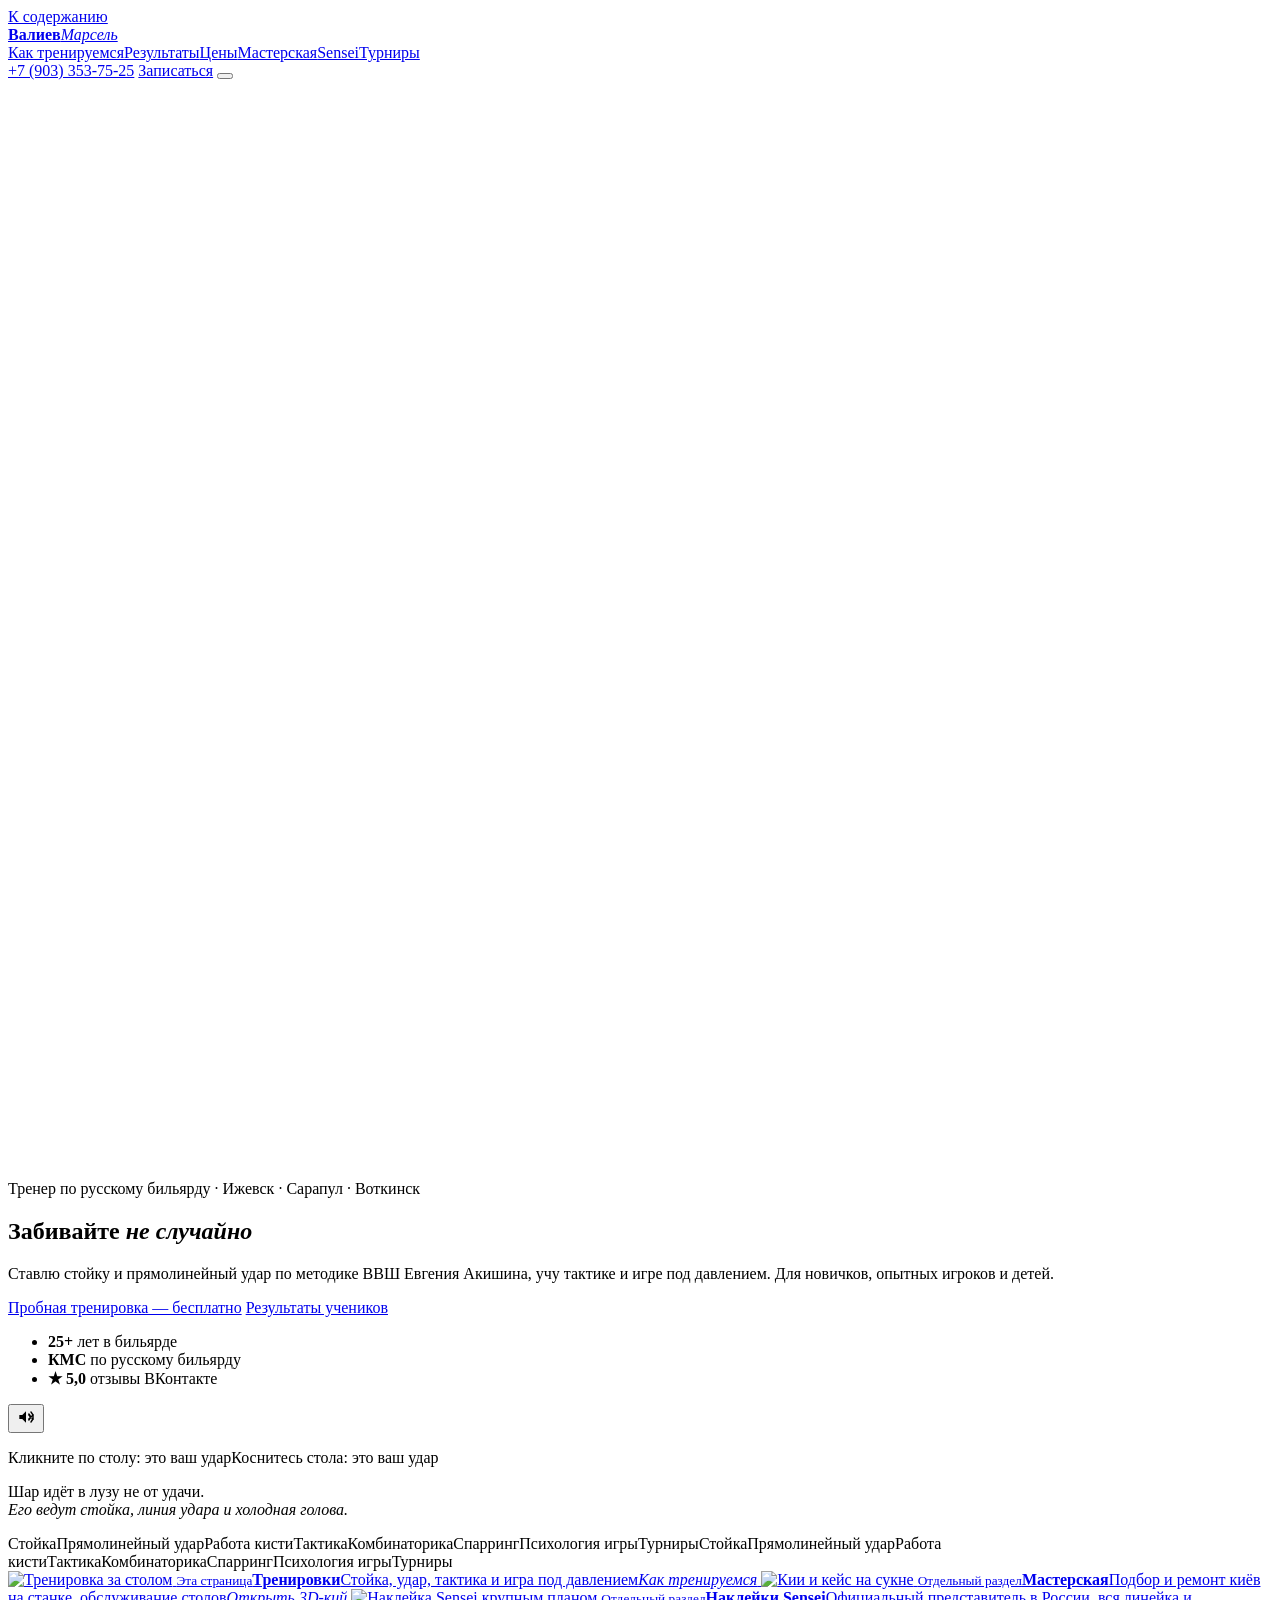
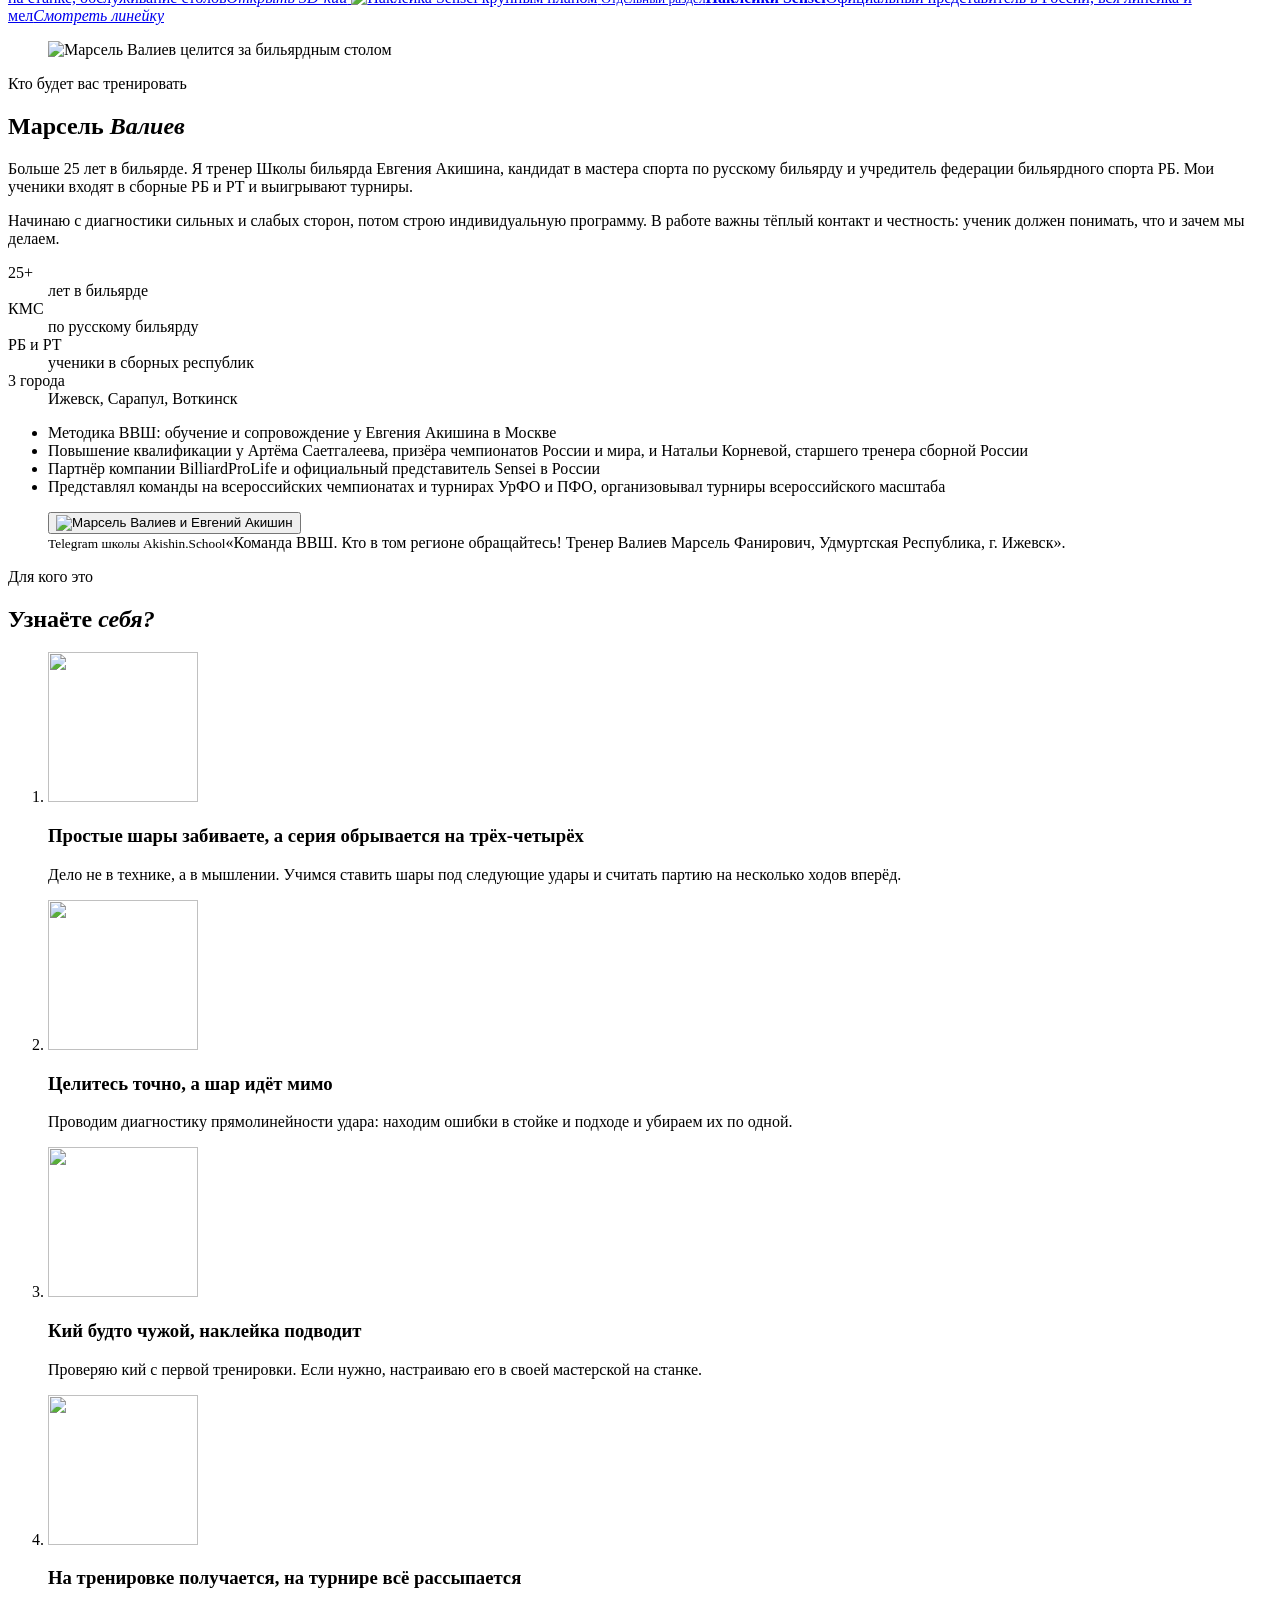
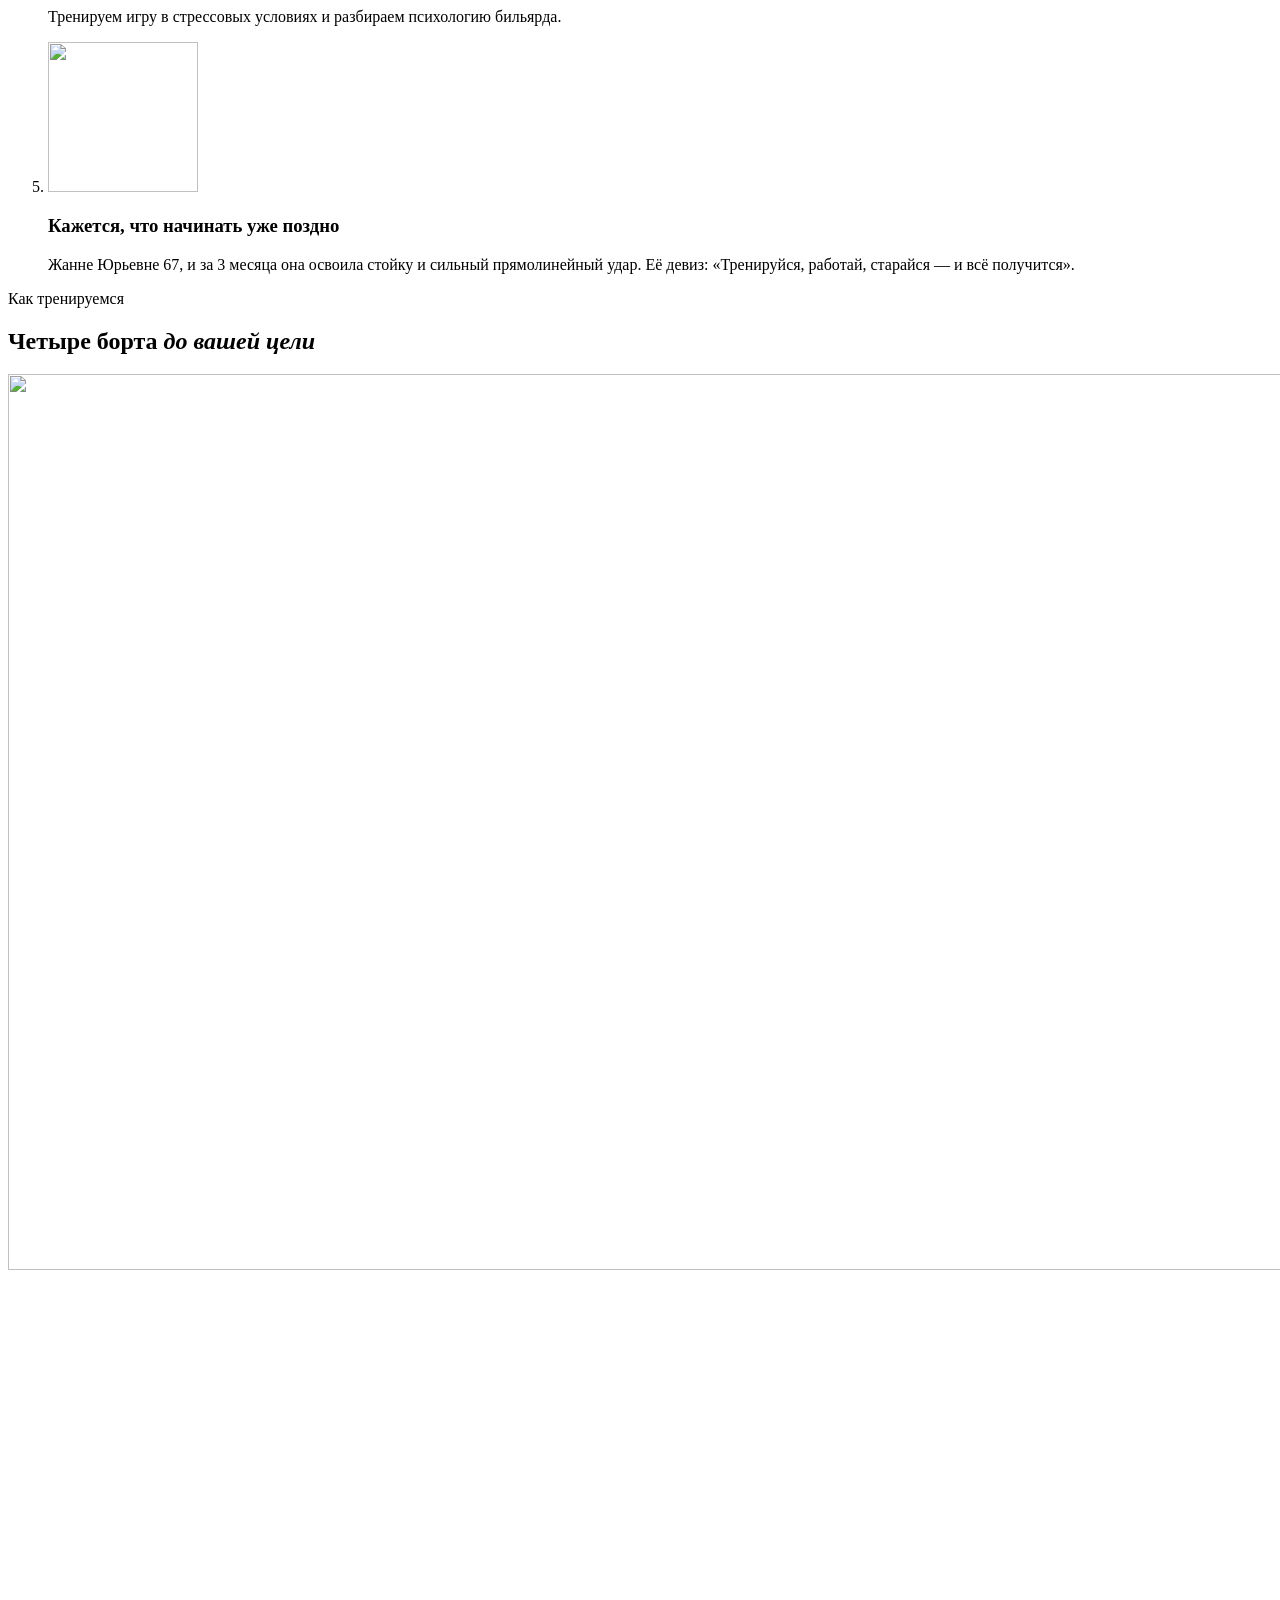
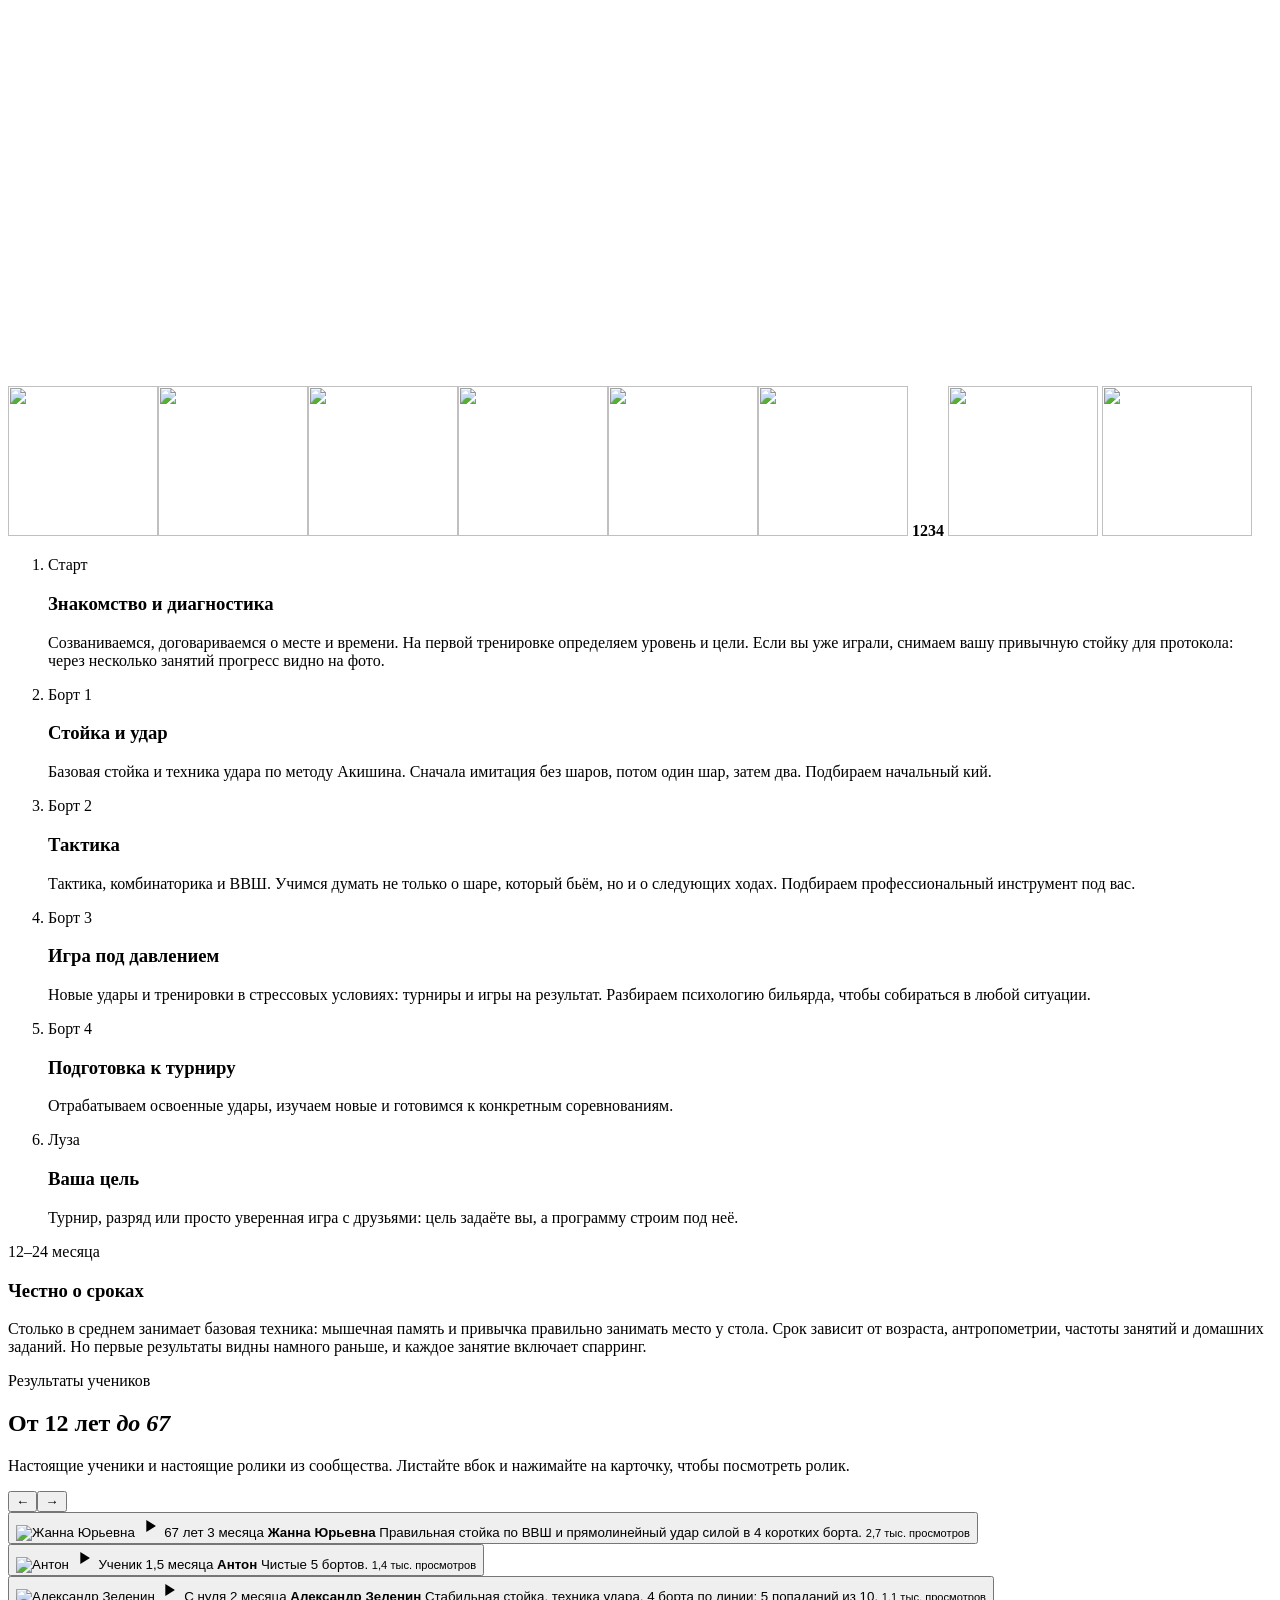
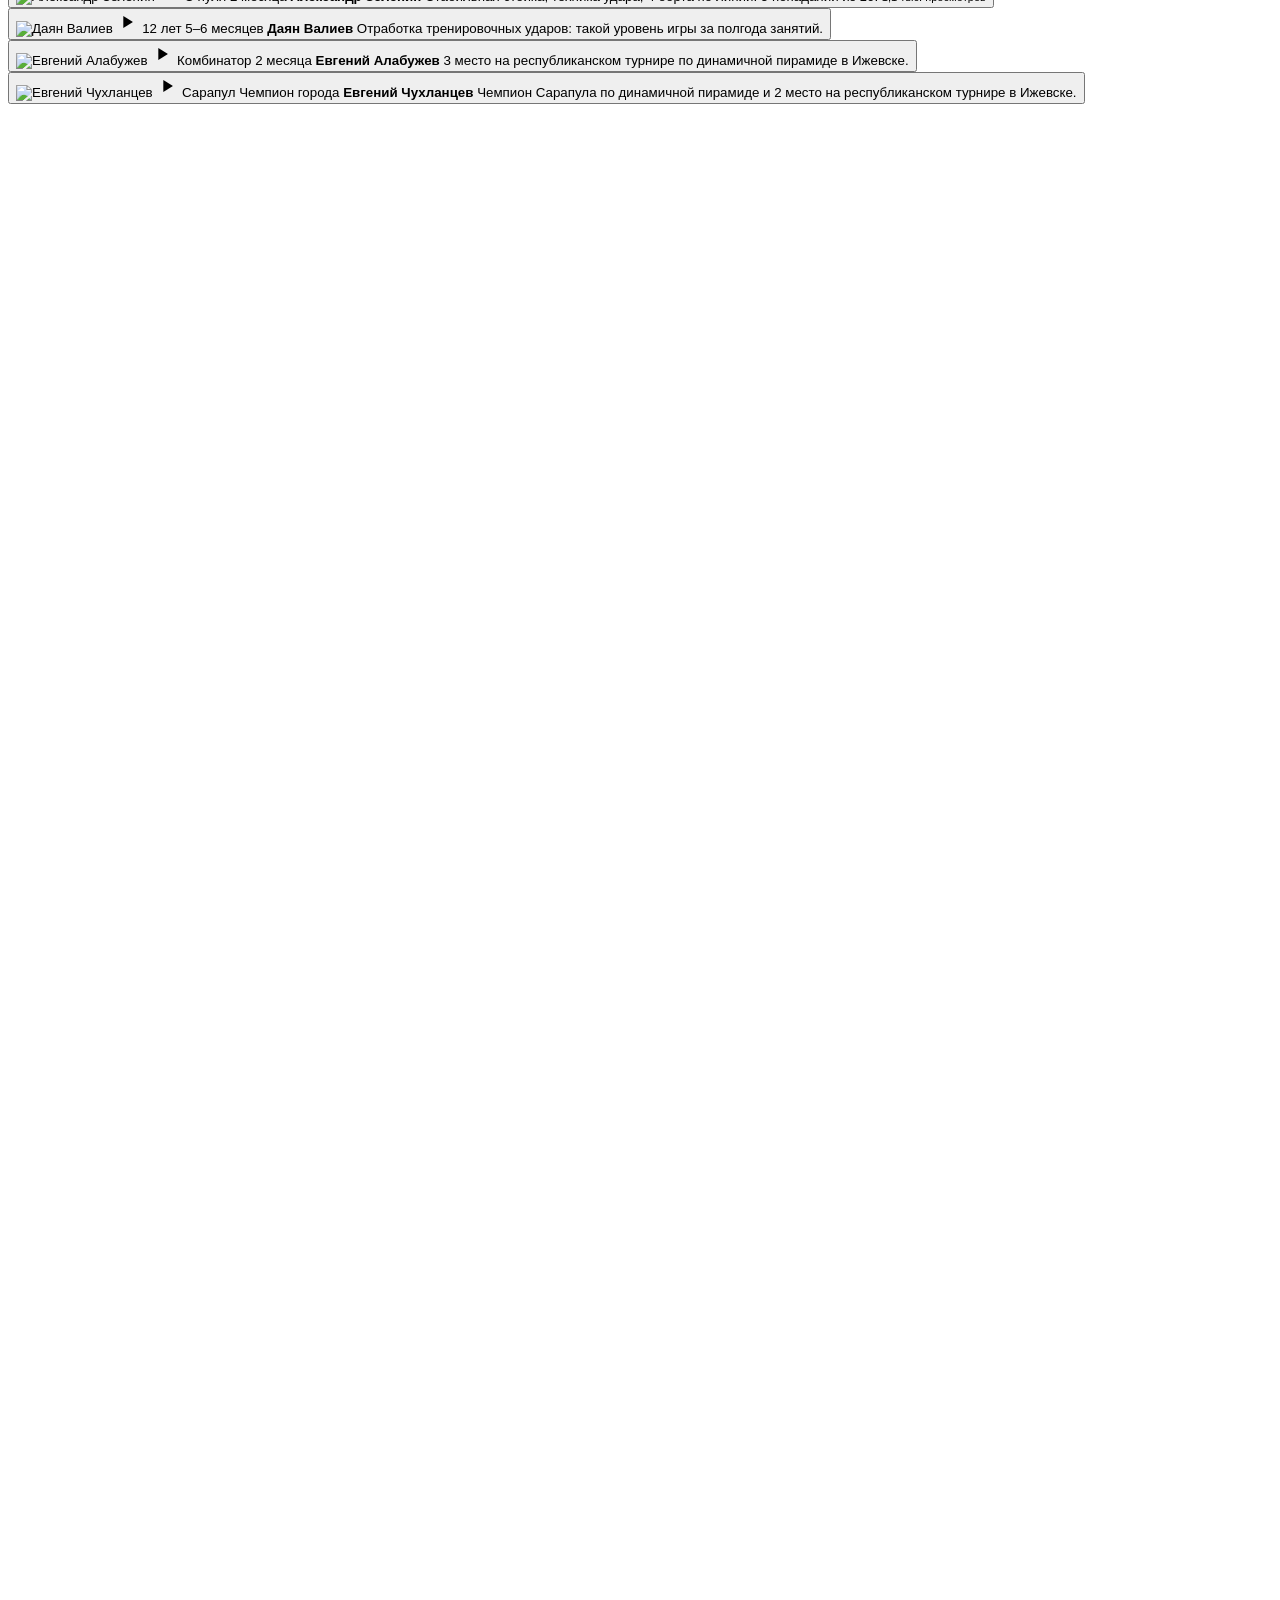
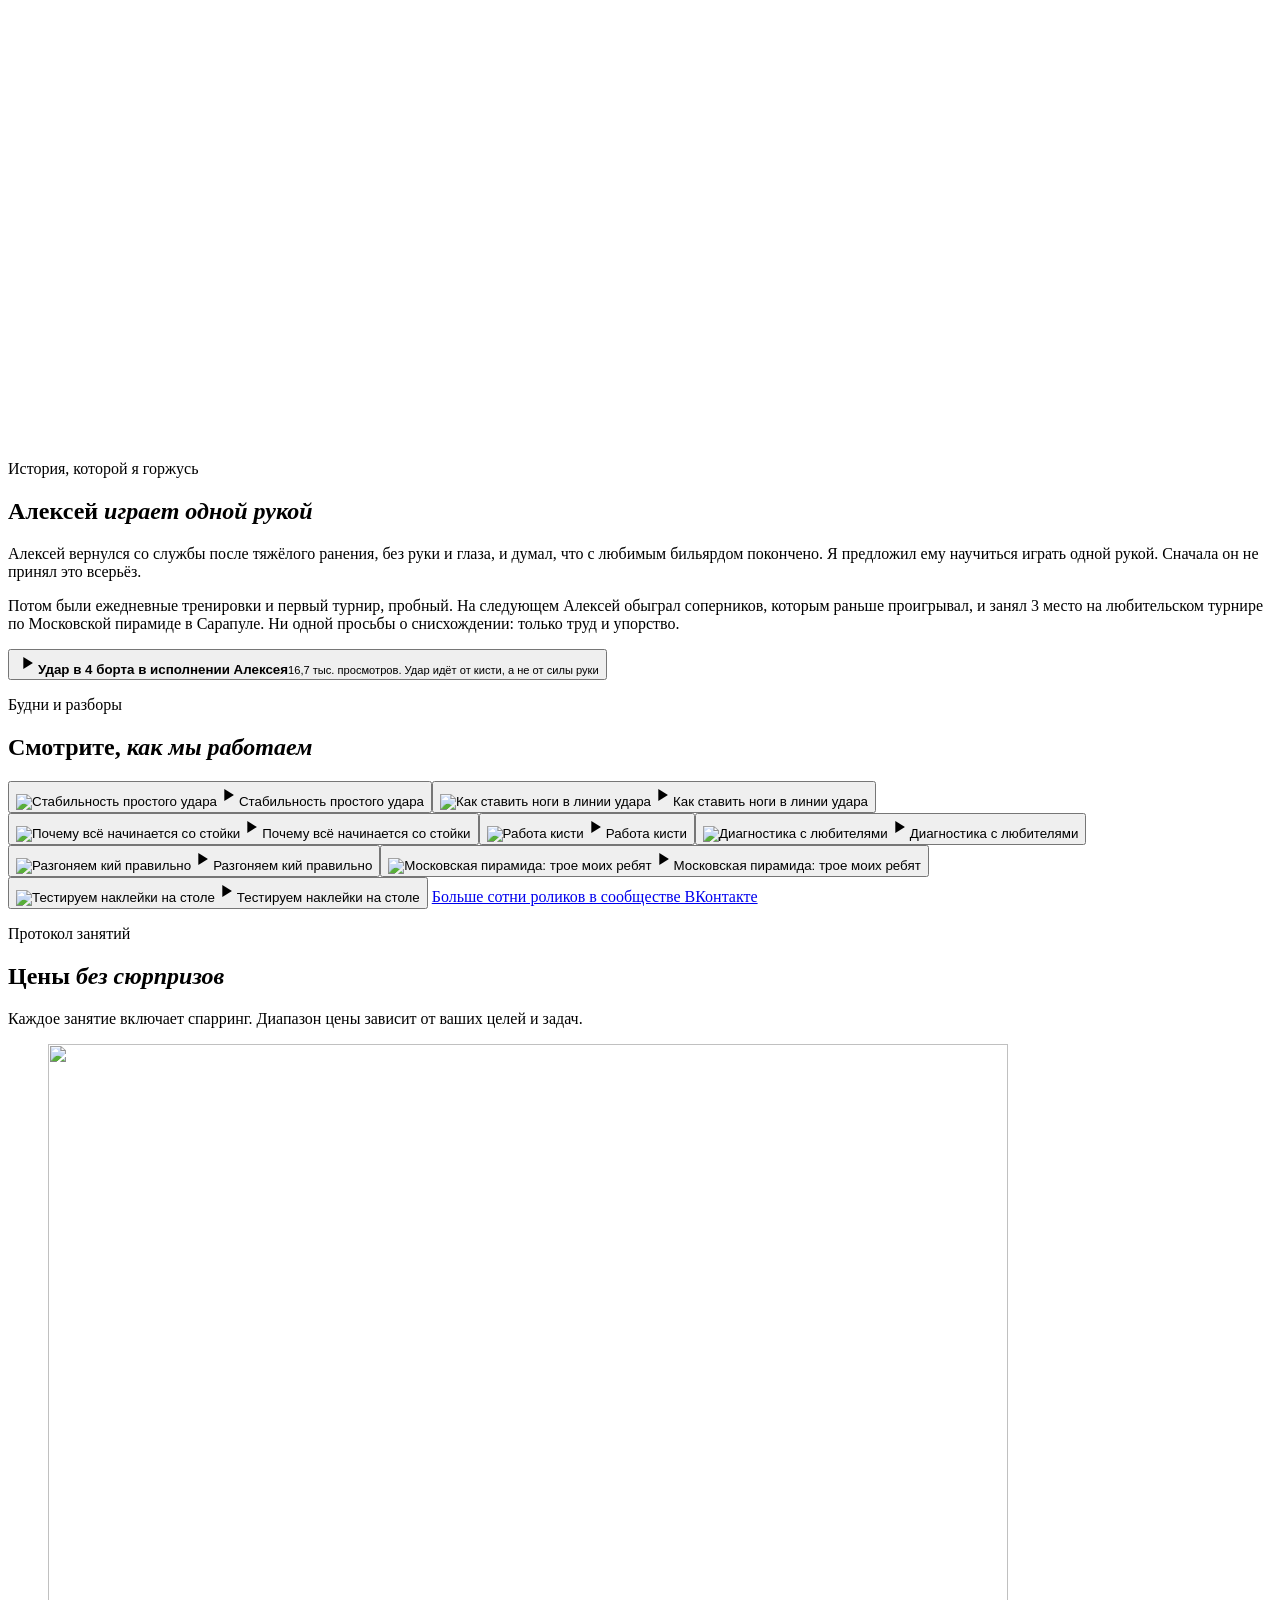
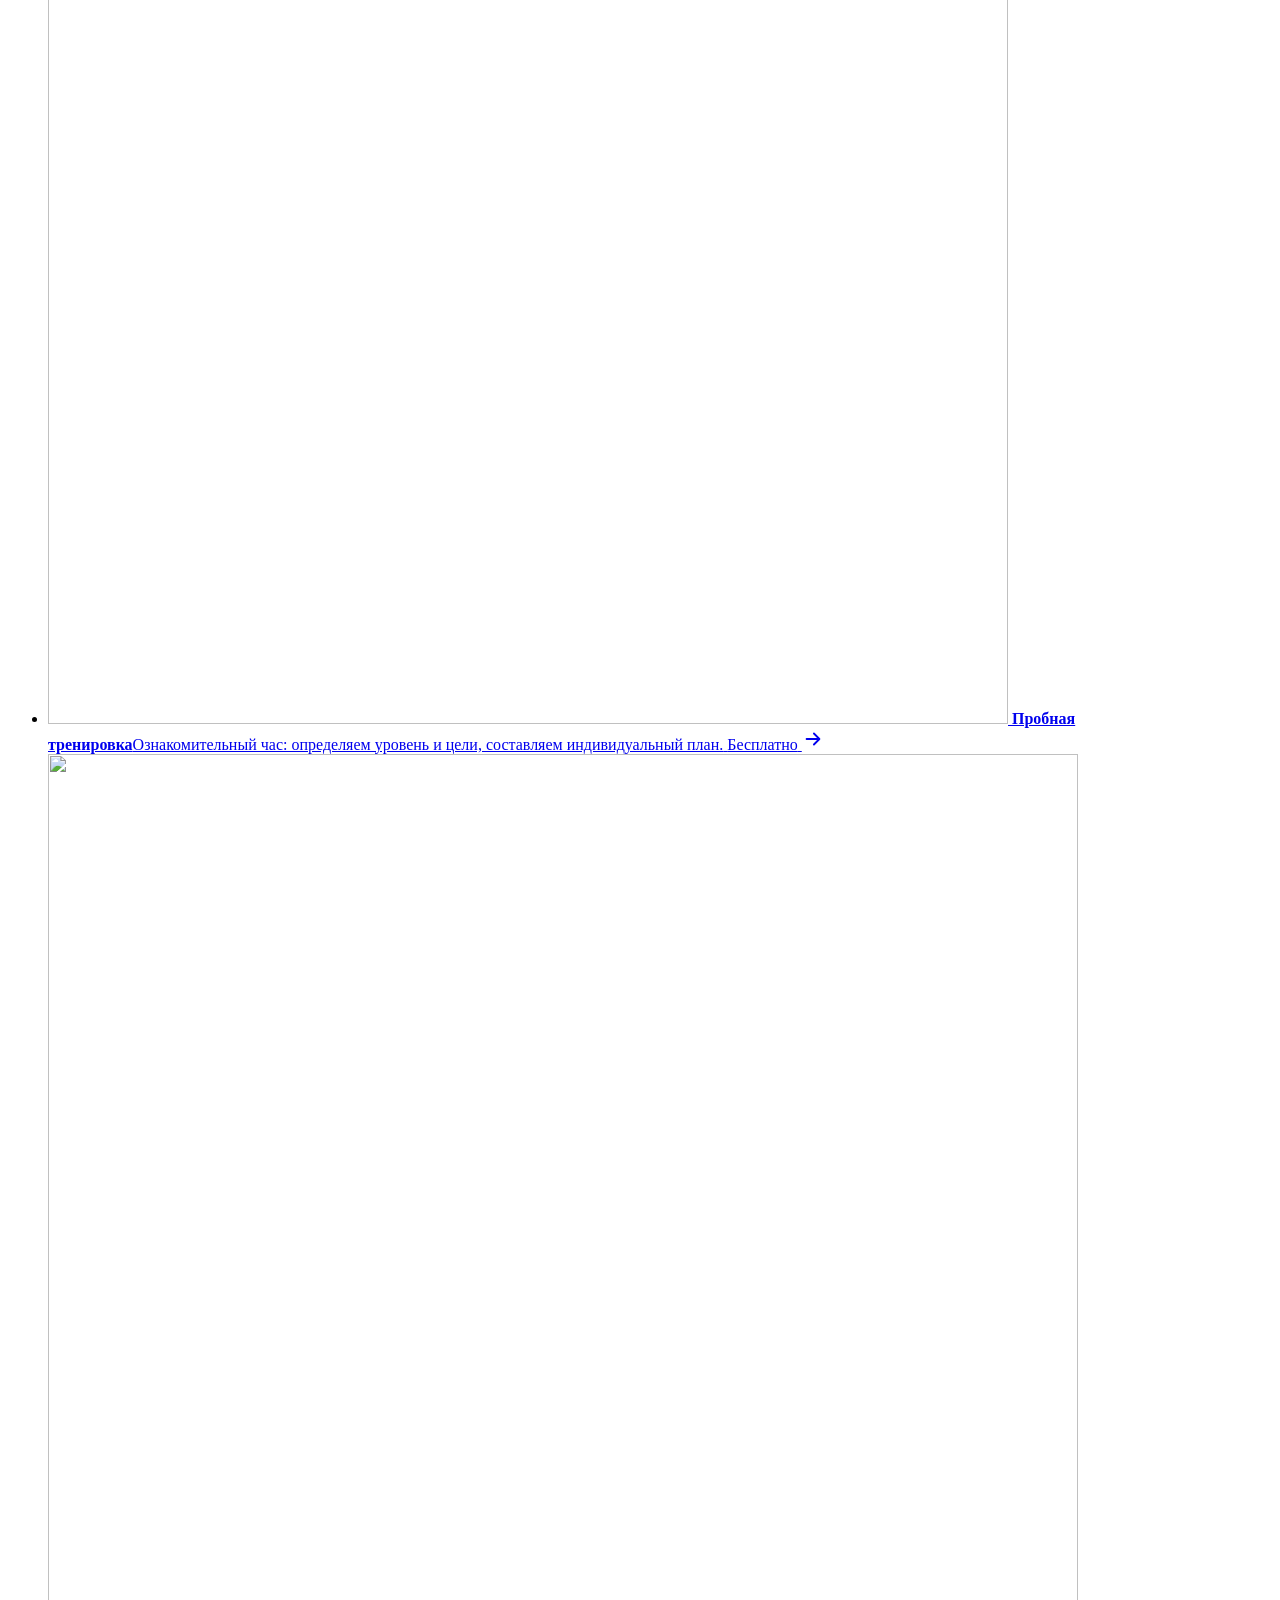
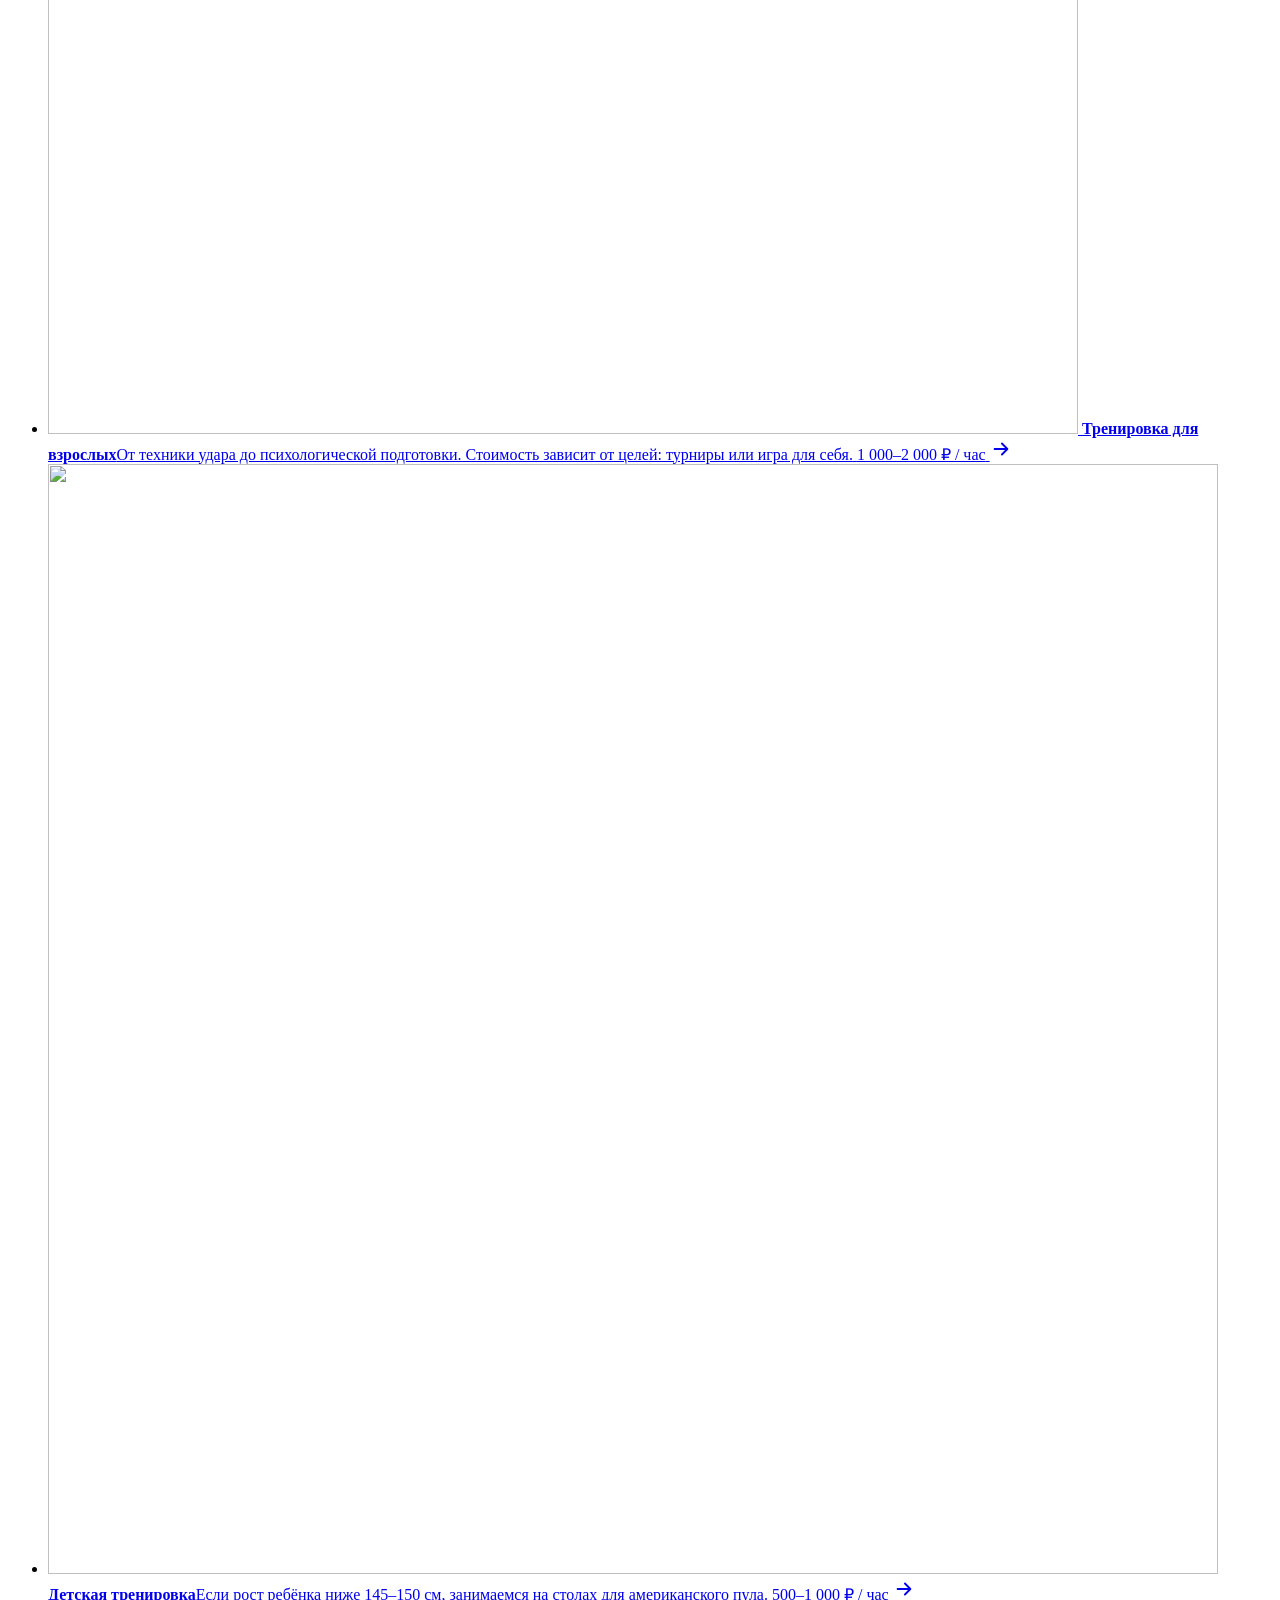
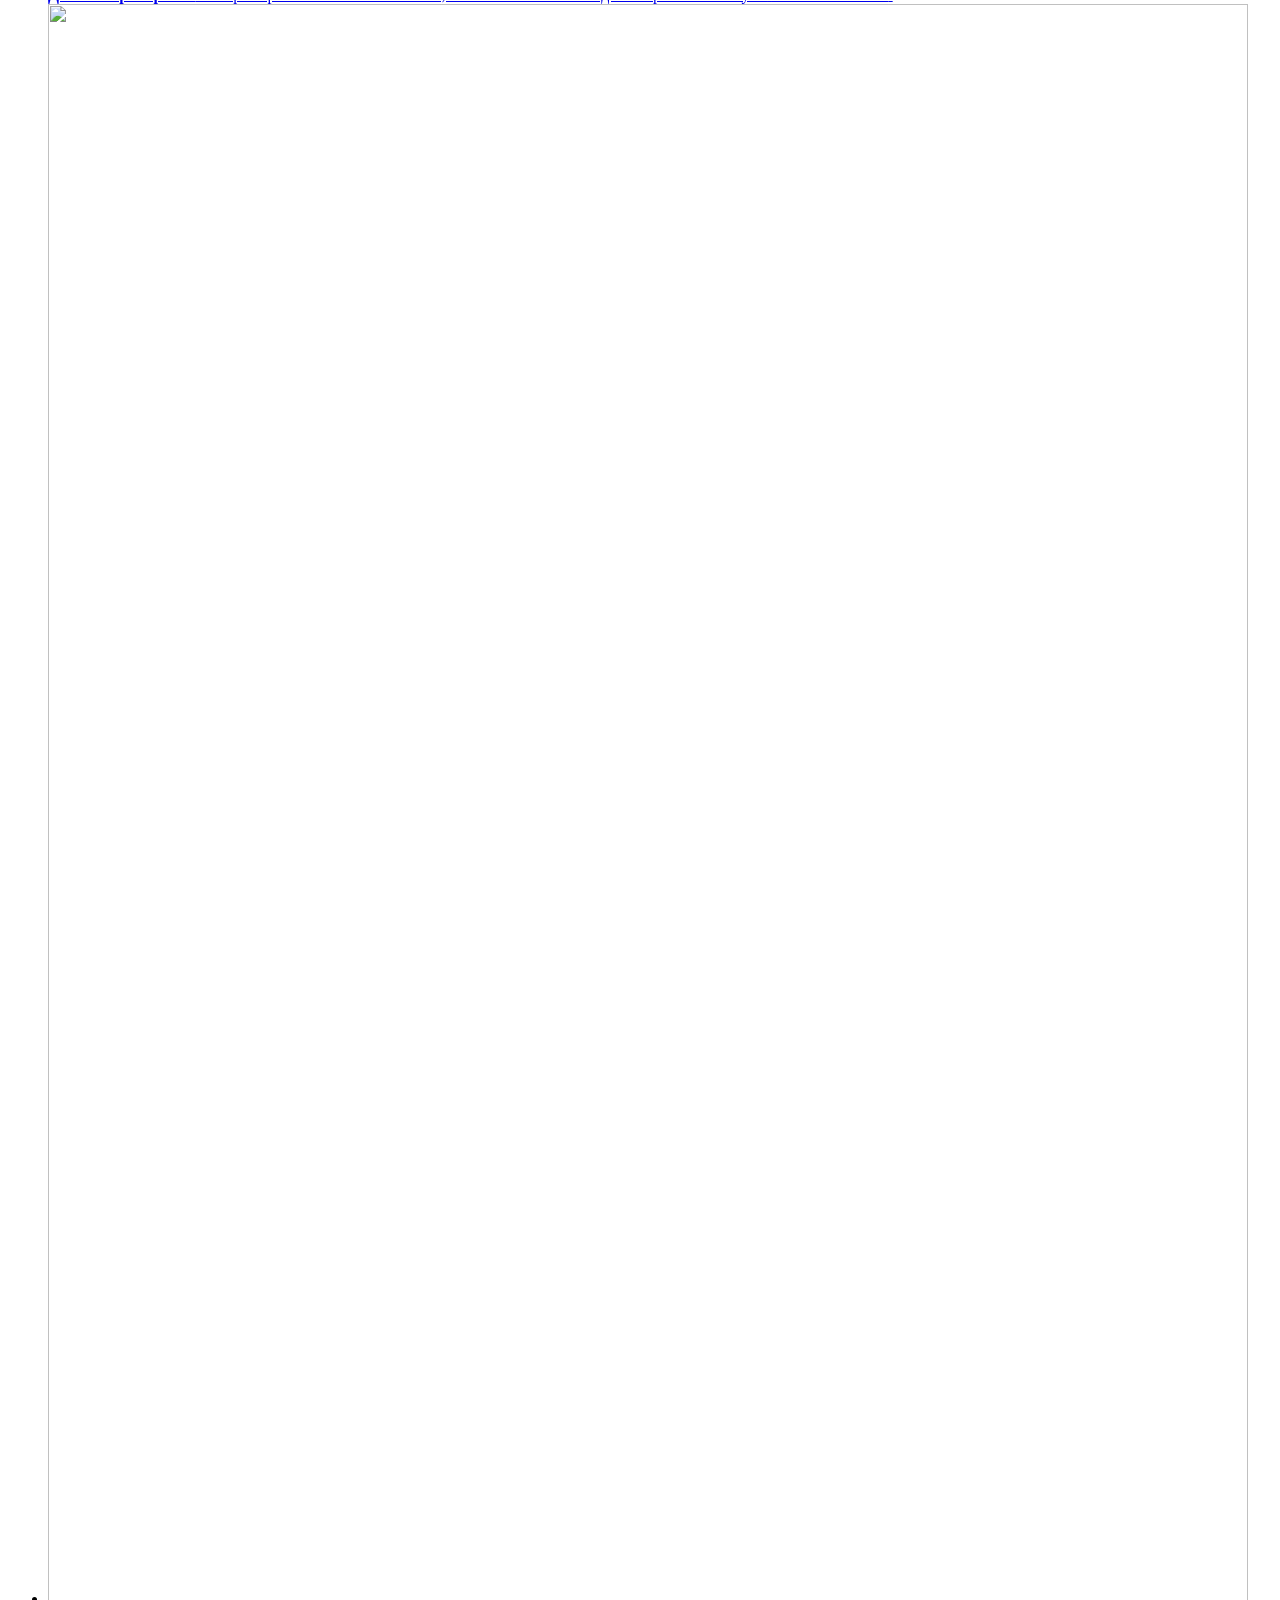
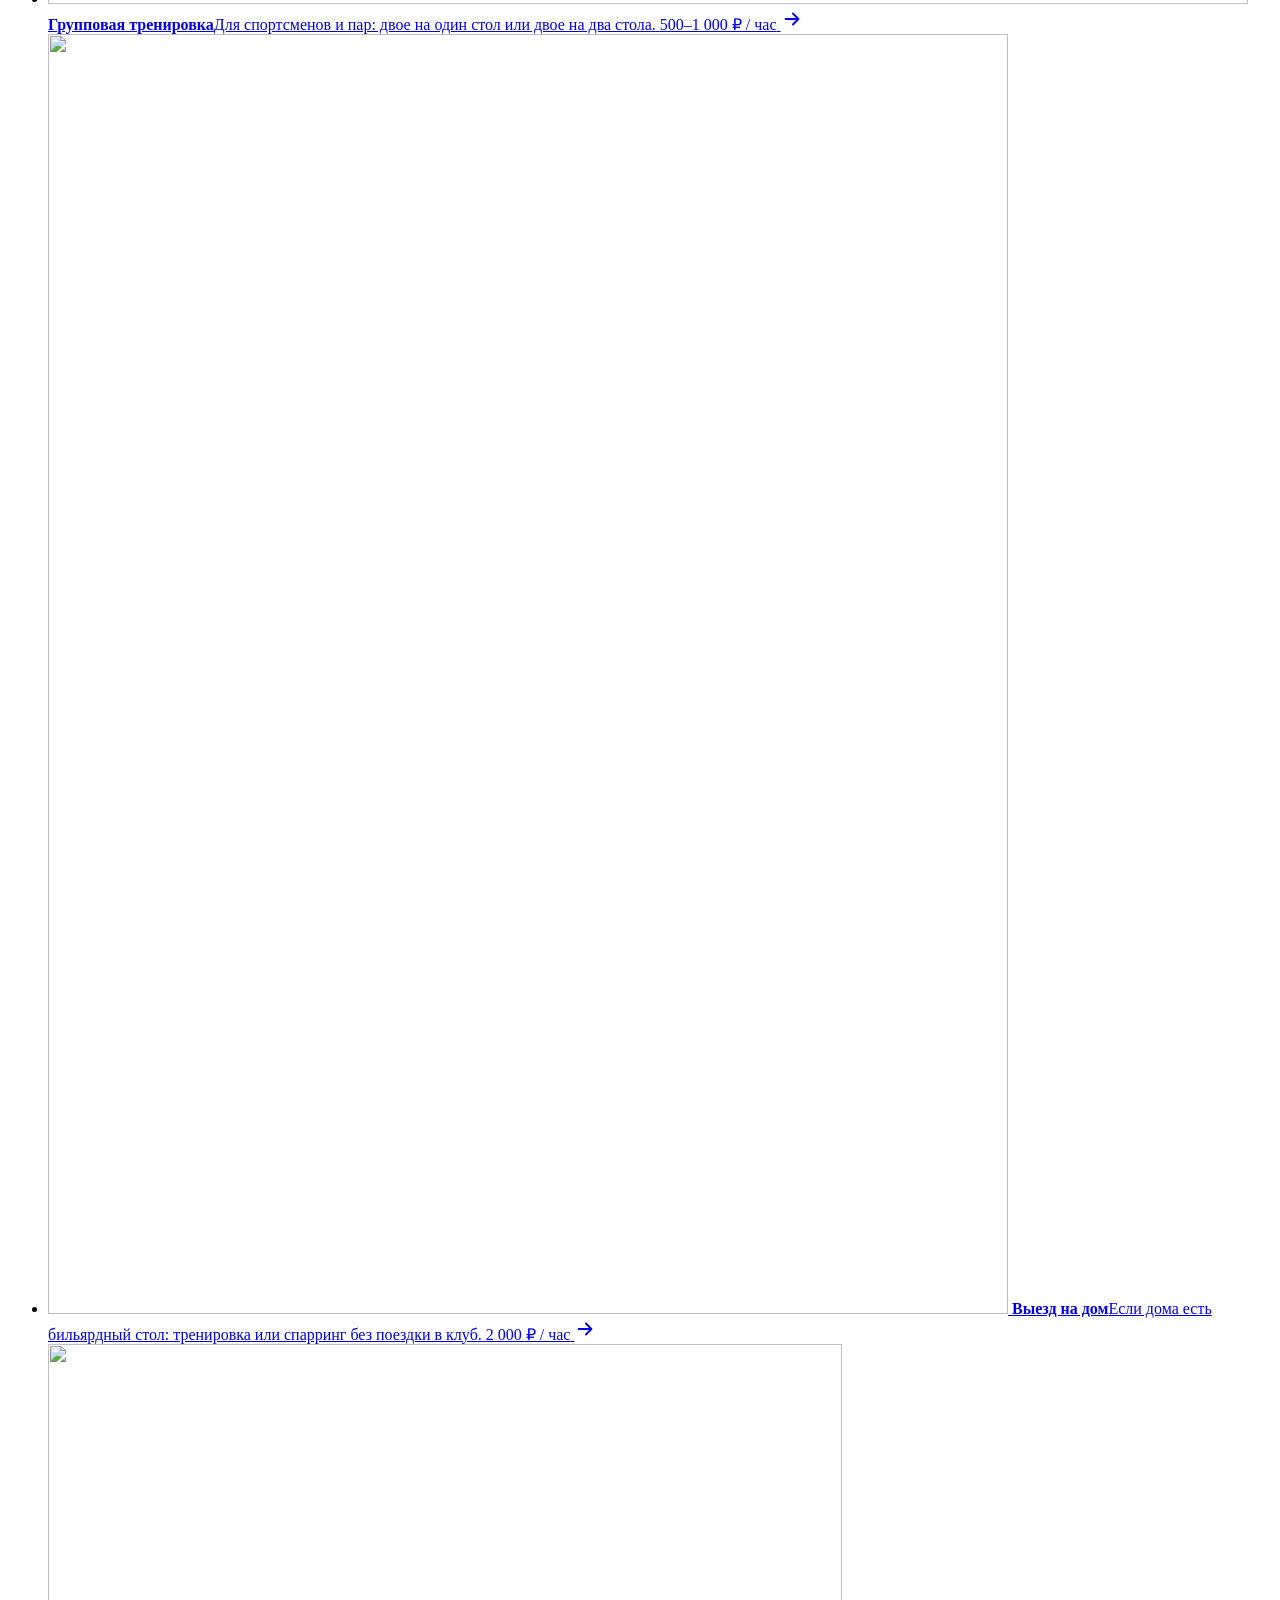
==== index.html @ 4bb41b0b "Add website pages and icons" ====
<!doctype html>
<html lang="ru">
<head>
<meta charset="utf-8">
<meta name="viewport" content="width=device-width, initial-scale=1, viewport-fit=cover">
<title>Марсель Валиев — тренер по русскому бильярду. Ижевск, Сарапул, Воткинск</title>
<meta name="description" content="Тренировки по русскому бильярду для новичков, опытных игроков и детей. Стойка и удар по методике ВВШ Евгения Акишина. КМС, 25+ лет в бильярде. Пробная тренировка бесплатно.">
<meta name="theme-color" content="#0a0f0e">
<meta property="og:type" content="website">
<meta property="og:locale" content="ru_RU">
<meta property="og:title" content="Марсель Валиев — тренер по русскому бильярду. Ижевск, Сарапул, Воткинск">
<meta property="og:description" content="Тренировки по русскому бильярду для новичков, опытных игроков и детей. Стойка и удар по методике ВВШ Евгения Акишина. КМС, 25+ лет в бильярде. Пробная тренировка бесплатно.">


<link rel="icon" type="image/png" href="favicon.png">
<link rel="apple-touch-icon" href="apple-touch-icon.png">
<link rel="preload" href="assets/fonts/sofia-sans-extra-condensed-cyrillic-wght-normal-DJFDWBKN.woff2" as="font" type="font/woff2" crossorigin>
<link rel="preload" href="assets/fonts/onest-cyrillic-wght-normal-EAKRIKNS.woff2" as="font" type="font/woff2" crossorigin>
<link rel="preload" as="image" href="img/hero-poster-960.webp" imagesrcset="img/hero-poster-960.webp 960w, img/hero-poster-1920.webp 1920w" imagesizes="100vw" fetchpriority="high">
<link rel="stylesheet" href="assets/css/site.css">
<script>document.documentElement.className='js'</script>

<script type="application/ld+json">{"@context":"https://schema.org","@type":"SportsActivityLocation","name":"Марсель Валиев — тренер по русскому бильярду","telephone":"+79033537525","areaServed":["Ижевск","Сарапул","Воткинск"],"address":{"@type":"PostalAddress","addressLocality":"Ижевск","addressRegion":"Удмуртская Республика","addressCountry":"RU"},"sameAs":["https://vk.ru/valiev_school_18","https://vk.ru/valiev_school","https://t.me/valiev_school"],"makesOffer":[{"@type":"Offer","name":"Тренировка для взрослых","description":"1 000–2 000 ₽ / час"},{"@type":"Offer","name":"Детская тренировка","description":"500–1 000 ₽ / час"},{"@type":"Offer","name":"Групповая тренировка","description":"500–1 000 ₽ / час"},{"@type":"Offer","name":"Выезд на дом","description":"2 000 ₽ / час"}]}</script><script type="application/ld+json">{"@context":"https://schema.org","@type":"FAQPage","mainEntity":[{"@type":"Question","name":"Я никогда не играл. Это не слишком рано для тренера?","acceptedAnswer":{"@type":"Answer","text":"Наоборот: стойку проще поставить сразу, чем переучивать. Занятия подходят и начинающим, и опытным спортсменам. На первой тренировке определяем уровень и цели, а дальше идём по блокам."}},{"@type":"Question","name":"Нужен ли свой кий?","acceptedAnswer":{"@type":"Answer","text":"Если кий есть, приносите: проверю его с первой тренировки. Если нет, начальный кий подбираем в первом блоке, а профессиональный — во втором."}},{"@type":"Question","name":"Через сколько будет результат?","acceptedAnswer":{"@type":"Answer","text":"Первые сдвиги ученики видят за месяцы: Антону на чистые 5 бортов понадобилось 1,5 месяца, Александру на 4 борта по линии — 2 месяца. Базовая техника и мышечная память формируются в среднем за 12–24 месяца. Срок зависит от возраста, антропометрии, частоты занятий и домашних заданий."}},{"@type":"Question","name":"С детьми занимаетесь?","acceptedAnswer":{"@type":"Answer","text":"Да. Изучаем базовые удары, моделируем игровые ситуации и воспитываем дисциплину и спортивное поведение. Если рост ребёнка ниже 145–150 см, тренируемся на столах для американского пула."}},{"@type":"Question","name":"Где проходят тренировки?","acceptedAnswer":{"@type":"Answer","text":"В Ижевске, Сарапуле и Воткинске. Место, дату и время согласуем при записи. Если дома есть бильярдный стол, возможен выезд."}},{"@type":"Question","name":"Что входит в занятие?","acceptedAnswer":{"@type":"Answer","text":"Каждое занятие включает спарринг, чтобы сразу применять навыки в игре. Основа — правильная стойка по методике ВВШ Евгения Акишина и постановка удара, дальше подключаем тактику."}},{"@type":"Question","name":"Как записаться?","acceptedAnswer":{"@type":"Answer","text":"Напишите или позвоните удобным способом: телефон, Telegram или ВКонтакте. Договоримся о месте, дате и времени первой тренировки."}}]}</script>
<script defer src="assets/js/main.js"></script>
</head>
<body data-hero3d-page>
<a class="skip" href="#content">К содержанию</a>
<header class="nav" data-nav>
  <a class="nav__logo" href="index.html" aria-label="Марсель Валиев, на главную">
    <span class="logo-mark" aria-hidden="true"></span>
    <span class="nav__name"><b>Валиев</b><i>Марсель</i></span>
  </a>
  <nav class="nav__links" aria-label="Разделы сайта"><a href="index.html#put">Как тренируемся</a><a href="index.html#rezultaty">Результаты</a><a href="index.html#ceny">Цены</a><a href="masterskaya.html" class="nav__door"><i></i>Мастерская</a><a href="sensei.html" class="nav__door"><i></i>Sensei</a><a href="index.html#turniry">Турниры</a></nav>
  <div class="nav__right">
    <a class="nav__phone" href="tel:+79033537525" data-goal="tel">+7 (903) 353-75-25</a>
    <a class="btn btn--small" href="#zapis" data-scroll><span class="btn__ball"></span>Записаться</a>
    <button class="nav__burger" type="button" aria-label="Открыть меню" aria-expanded="false" data-burger><span></span><span></span></button>
  </div>
</header>
<div class="menu" data-menu hidden>
  <nav aria-label="Меню"><a href="index.html#put">Как тренируемся</a><a href="index.html#rezultaty">Результаты</a><a href="index.html#ceny">Цены</a><a href="masterskaya.html" class="menu__door">Мастерская</a><a href="sensei.html" class="menu__door">Sensei</a><a href="index.html#turniry">Турниры</a></nav>
  <div class="menu__contacts">
    <a href="tel:+79033537525" data-goal="tel">+7 (903) 353-75-25</a>
    <a href="https://t.me/valiev_school" target="_blank" rel="noopener" data-goal="tg">Telegram</a>
    <a href="https://vk.ru/valiev_school_18" target="_blank" rel="noopener">ВКонтакте</a>
  </div>
</div>
<aside class="rail" data-rail-nav aria-hidden="true"><div class="rail__track" data-rail-track><span class="rail__ball" data-rail-ball></span></div></aside>
<main id="content">

<section class="hero" id="start" data-rail="Старт" data-hero>
  <div class="hero__sticky" data-hero-stage>
    <img src="img/hero-poster-960.webp" srcset="img/hero-poster-960.webp 960w, img/hero-poster-1920.webp 1920w" sizes="100vw" width="1920" height="1080" alt="" class="hero__poster" fetchpriority="high" decoding="async">
    <div class="hero__canvas" data-hero3d aria-hidden="true"></div>
    <div class="hero__scrim" aria-hidden="true"></div>
    <div class="container hero__content" data-hero-first>
      <p class="eyebrow">Тренер по русскому бильярду · Ижевск · Сарапул · Воткинск</p>
      <h1 class="hero__title"><span>Забивайте</span> <em>не случайно</em></h1>
      <p class="hero__sub">Ставлю стойку и прямолинейный удар по методике ВВШ Евгения Акишина, учу тактике и игре под давлением. Для новичков, опытных игроков и детей.</p>
      <div class="hero__cta">
        <a class="btn btn--large" href="#zapis" data-scroll data-goal-pick="Научиться с нуля"><span class="btn__ball"></span>Пробная тренировка — бесплатно</a>
        <a class="btn btn--ghost btn--large" href="#rezultaty" data-scroll>Результаты учеников</a>
      </div>
      <ul class="hero__trust">
        <li><b>25+</b> лет в бильярде</li>
        <li><b>КМС</b> по русскому бильярду</li>
        <li><b>★ 5,0</b> отзывы ВКонтакте</li>
      </ul>
    </div>
    <div class="hero__score" data-hero-score hidden><img src="img/ball-plain.webp" alt="" width="28" height="28"><span>Забито: <b data-hero-count>0</b></span></div>
    <div class="pocketpop" data-pocketpop role="status" hidden><b data-pocket-title></b><span data-pocket-text></span><a href="#zapis" data-scroll data-goal-pick="Научиться с нуля">Научиться так же →</a></div>
    <button class="hero__sound" type="button" data-hero-sound aria-label="Выключить звук" aria-pressed="true"><svg viewBox="0 0 24 24" width="20" height="20" aria-hidden="true"><path d="M4 9.5v5h3.5L12 19V5L7.5 9.5H4z" fill="currentColor"/><path class="snd-on" d="M15.5 8.5a5 5 0 010 7M18 6a8.5 8.5 0 010 12" fill="none" stroke="currentColor" stroke-width="1.8" stroke-linecap="round"/><path class="snd-off" d="M15.5 9.5l5 5m0-5l-5 5" fill="none" stroke="currentColor" stroke-width="1.8" stroke-linecap="round"/></svg></button>
    <p class="hero__hint" data-hero-hint><span class="hint-desk">Кликните по столу: это ваш удар</span><span class="hint-touch">Коснитесь стола: это ваш удар</span></p>
    <div class="container hero__second" data-hero-second aria-hidden="true">
      <p>Шар идёт в лузу не от удачи.<br><em>Его ведут стойка, линия удара и холодная голова.</em></p>
    </div>
  </div>
</section>

<div class="ticker" aria-hidden="true"><div class="ticker__row"><span>Стойка</span><i></i><span>Прямолинейный удар</span><i></i><span>Работа кисти</span><i></i><span>Тактика</span><i></i><span>Комбинаторика</span><i></i><span>Спарринг</span><i></i><span>Психология игры</span><i></i><span>Турниры</span><i></i><span>Стойка</span><i></i><span>Прямолинейный удар</span><i></i><span>Работа кисти</span><i></i><span>Тактика</span><i></i><span>Комбинаторика</span><i></i><span>Спарринг</span><i></i><span>Психология игры</span><i></i><span>Турниры</span><i></i></div></div>

<section class="trio" aria-label="Что здесь есть">
  <div class="container trio__grid">
    <a class="door-card" href="#put" data-tilt>
      <img src="img/sv-adult-960.webp" srcset="img/sv-adult-480.webp 480w, img/sv-adult-960.webp 960w, img/sv-adult-1030.webp 1030w" sizes="(min-width: 960px) 32vw, 92vw" width="1030" height="1280" alt="Тренировка за столом" loading="lazy" decoding="async">
      <span class="door-card__body"><small>Эта страница</small><b>Тренировки</b><span>Стойка, удар, тактика и игра под давлением</span><i>Как тренируемся</i></span>
    </a>
    <a class="door-card door-card--hot" href="masterskaya.html" data-tilt>
      <img src="img/sv-cue-960.webp" srcset="img/sv-cue-480.webp 480w, img/sv-cue-960.webp 960w, img/sv-cue-1024.webp 1024w" sizes="(min-width: 960px) 32vw, 92vw" width="1024" height="652" alt="Кии и кейс на сукне" loading="lazy" decoding="async">
      <span class="door-card__body"><small>Отдельный раздел</small><b>Мастерская</b><span>Подбор и ремонт киёв на станке, обслуживание столов</span><i>Открыть 3D-кий</i></span>
    </a>
    <a class="door-card door-card--hot" href="sensei.html" data-tilt>
      <img src="img/tip-sup4-960.webp" srcset="img/tip-sup4-480.webp 480w, img/tip-sup4-960.webp 960w, img/tip-sup4-1440.webp 1440w" sizes="(min-width: 960px) 32vw, 92vw" width="1440" height="1399" alt="Наклейка Sensei крупным планом" loading="lazy" decoding="async">
      <span class="door-card__body"><small>Отдельный раздел</small><b>Наклейки Sensei</b><span>Официальный представитель в России, вся линейка и мел</span><i>Смотреть линейку</i></span>
    </a>
  </div>
</section>

<section class="about" id="trener" data-rail="Тренер">
  <div class="container about__grid">
    <figure class="about__photo" data-clip data-zoomable>
      <img src="img/coach-wide-924.webp" srcset="img/coach-wide-640.webp 640w, img/coach-wide-924.webp 924w" sizes="(min-width: 1000px) 46vw, 100vw" width="924" height="1227" alt="Марсель Валиев целится за бильярдным столом" loading="lazy" decoding="async">
    </figure>
    <div class="about__text">
      <p class="eyebrow">Кто будет вас тренировать</p>
      <h2 class="h2" data-words>Марсель <em>Валиев</em></h2>
      <p class="lede" data-reveal>Больше 25 лет в бильярде. Я тренер Школы бильярда Евгения Акишина, кандидат в мастера спорта по русскому бильярду и учредитель федерации бильярдного спорта РБ. Мои ученики входят в сборные РБ и РТ и выигрывают турниры.</p>
      <p data-reveal>Начинаю с диагностики сильных и слабых сторон, потом строю индивидуальную программу. В работе важны тёплый контакт и честность: ученик должен понимать, что и зачем мы делаем.</p>
      <dl class="facts" data-reveal>
        <div><dt data-count="25">25+</dt><dd>лет в бильярде</dd></div><div><dt>КМС</dt><dd>по русскому бильярду</dd></div><div><dt>РБ и РТ</dt><dd>ученики в сборных республик</dd></div><div><dt>3 города</dt><dd>Ижевск, Сарапул, Воткинск</dd></div>
      </dl>
      <ul class="creds" data-reveal>
        <li>Методика ВВШ: обучение и сопровождение у Евгения Акишина в Москве</li>
        <li>Повышение квалификации у Артёма Саетгалеева, призёра чемпионатов России и мира, и Натальи Корневой, старшего тренера сборной России</li>
        <li>Партнёр компании BilliardProLife и официальный представитель Sensei в России</li>
        <li>Представлял команды на всероссийских чемпионатах и турнирах УрФО и ПФО, организовывал турниры всероссийского масштаба</li>
      </ul>
      <figure class="proofcard" data-reveal>
        <button type="button" class="proofcard__pic" data-zoom-src="img/ph-team-887.webp" data-zoom-cap="Пост школы Евгения Акишина в Telegram" aria-label="Увеличить пост школы"><img src="img/ph-p41-960.webp" srcset="img/ph-p41-480.webp 480w, img/ph-p41-960.webp 960w" sizes="160px" width="960" height="1280" alt="Марсель Валиев и Евгений Акишин" loading="lazy" decoding="async"><span class="zoom-ico" aria-hidden="true"></span></button>
        <figcaption><small>Telegram школы Akishin.School</small>«Команда ВВШ. Кто в том регионе обращайтесь! Тренер Валиев Марсель Фанирович, Удмуртская Республика, г. Ижевск».</figcaption>
      </figure>
    </div>
  </div>
</section>

<section class="pains" id="dlya-kogo">
  <div class="container">
    <p class="eyebrow">Для кого это</p>
    <h2 class="h2" data-words>Узнаёте <em>себя?</em></h2>
    <ol class="pains__list">
      <li class="pain" data-reveal><span class="pain__ball" aria-hidden="true"><img class="ball-img" src="img/ball-1.webp" width="150" height="150" alt="" loading="lazy" decoding="async"></span><h3>Простые шары забиваете, а серия обрывается на трёх-четырёх</h3><p>Дело не в технике, а в мышлении. Учимся ставить шары под следующие удары и считать партию на несколько ходов вперёд.</p></li><li class="pain" data-reveal><span class="pain__ball" aria-hidden="true"><img class="ball-img" src="img/ball-2.webp" width="150" height="150" alt="" loading="lazy" decoding="async"></span><h3>Целитесь точно, а шар идёт мимо</h3><p>Проводим диагностику прямолинейности удара: находим ошибки в стойке и подходе и убираем их по одной.</p></li><li class="pain" data-reveal><span class="pain__ball" aria-hidden="true"><img class="ball-img" src="img/ball-3.webp" width="150" height="150" alt="" loading="lazy" decoding="async"></span><h3>Кий будто чужой, наклейка подводит</h3><p>Проверяю кий с первой тренировки. Если нужно, настраиваю его в своей мастерской на станке.</p></li><li class="pain" data-reveal><span class="pain__ball" aria-hidden="true"><img class="ball-img" src="img/ball-4.webp" width="150" height="150" alt="" loading="lazy" decoding="async"></span><h3>На тренировке получается, на турнире всё рассыпается</h3><p>Тренируем игру в стрессовых условиях и разбираем психологию бильярда.</p></li><li class="pain" data-reveal><span class="pain__ball" aria-hidden="true"><img class="ball-img" src="img/ball-5.webp" width="150" height="150" alt="" loading="lazy" decoding="async"></span><h3>Кажется, что начинать уже поздно</h3><p>Жанне Юрьевне 67, и за 3 месяца она освоила стойку и сильный прямолинейный удар. Её девиз: «Тренируйся, работай, старайся — и всё получится».</p></li>
    </ol>
  </div>
</section>

<section class="rails" id="put" data-rail="Путь" data-rails>
  <div class="rails__sticky">
    <div class="container rails__head">
      <p class="eyebrow">Как тренируемся</p>
      <h2 class="h2" data-words>Четыре борта <em>до вашей цели</em></h2>
    </div>
    <div class="container rails__body">
      <div class="rails__table"><div class="rt" data-rt role="img" aria-label="Кий бьёт по красному шару, он проходит четыре борта, выбивает белый шар, и тот падает в лузу">
  <img class="rt__table" src="img/table-top.webp" width="1600" height="896" alt="" decoding="async">
  <span class="rt__vignette"></span>
  <svg class="rt__ghost" viewBox="0 0 1000 560" aria-hidden="true"><path d="M170 340 L379 72 L703.6 488 L928 200.4 L827.8 72 L572 399.6" fill="none" stroke="#fff" stroke-opacity=".14" stroke-width="1.6" stroke-dasharray="3 9"/></svg>
  <span class="rt__sb" style="left:23.5%;top:75%"><img src="img/ball-plain.webp" alt="" width="150" height="150" loading="lazy"></span><span class="rt__sb" style="left:25.9%;top:72.5%"><img src="img/ball-plain.webp" alt="" width="150" height="150" loading="lazy"></span><span class="rt__sb" style="left:25.9%;top:77.5%"><img src="img/ball-plain.webp" alt="" width="150" height="150" loading="lazy"></span><span class="rt__sb" style="left:28.3%;top:70%"><img src="img/ball-plain.webp" alt="" width="150" height="150" loading="lazy"></span><span class="rt__sb" style="left:28.3%;top:75%"><img src="img/ball-plain.webp" alt="" width="150" height="150" loading="lazy"></span><span class="rt__sb" style="left:28.3%;top:80%"><img src="img/ball-plain.webp" alt="" width="150" height="150" loading="lazy"></span>
  <i class="rt__seg" data-seg="0"></i><i class="rt__seg" data-seg="1"></i><i class="rt__seg" data-seg="2"></i><i class="rt__seg" data-seg="3"></i><i class="rt__seg" data-seg="4"></i>
  <span class="rt__hit" data-hit style="left:37.9%;top:11.785714285714286%"><u></u><b>1</b></span><span class="rt__hit" data-hit style="left:70.36%;top:88.21428571428572%"><u></u><b>2</b></span><span class="rt__hit" data-hit style="left:93.4%;top:35.78571428571429%"><u></u><b>3</b></span><span class="rt__hit" data-hit style="left:82.78%;top:11.785714285714286%"><u></u><b>4</b></span>
  <span class="rt__ball" data-rt-target><img src="img/ball-7.webp" alt="" width="150" height="150"></span>
  <span class="rt__ball" data-rt-ball><img src="img/ball-red.webp" alt="" width="150" height="150"></span>
  <span class="rt__cue" data-rt-cue></span>
</div></div>
      <ol class="rails__stages">
        <li class="stage is-active" data-stage><span class="stage__k">Старт</span><h3>Знакомство и диагностика</h3><p>Созваниваемся, договариваемся о месте и времени. На первой тренировке определяем уровень и цели. Если вы уже играли, снимаем вашу привычную стойку для протокола: через несколько занятий прогресс видно на фото.</p></li><li class="stage" data-stage><span class="stage__k">Борт 1</span><h3>Стойка и удар</h3><p>Базовая стойка и техника удара по методу Акишина. Сначала имитация без шаров, потом один шар, затем два. Подбираем начальный кий.</p></li><li class="stage" data-stage><span class="stage__k">Борт 2</span><h3>Тактика</h3><p>Тактика, комбинаторика и ВВШ. Учимся думать не только о шаре, который бьём, но и о следующих ходах. Подбираем профессиональный инструмент под вас.</p></li><li class="stage" data-stage><span class="stage__k">Борт 3</span><h3>Игра под давлением</h3><p>Новые удары и тренировки в стрессовых условиях: турниры и игры на результат. Разбираем психологию бильярда, чтобы собираться в любой ситуации.</p></li><li class="stage" data-stage><span class="stage__k">Борт 4</span><h3>Подготовка к турниру</h3><p>Отрабатываем освоенные удары, изучаем новые и готовимся к конкретным соревнованиям.</p></li><li class="stage" data-stage><span class="stage__k">Луза</span><h3>Ваша цель</h3><p>Турнир, разряд или просто уверенная игра с друзьями: цель задаёте вы, а программу строим под неё.</p></li>
      </ol>
    </div>
    <div class="rails__progress" aria-hidden="true"><span data-rails-bar></span></div>
  </div>
</section>

<section class="honest">
  <div class="container honest__grid" data-reveal>
    <p class="honest__big">12–24 <span>месяца</span></p>
    <div>
      <h3>Честно о сроках</h3>
      <p>Столько в среднем занимает базовая техника: мышечная память и привычка правильно занимать место у стола. Срок зависит от возраста, антропометрии, частоты занятий и домашних заданий. Но первые результаты видны намного раньше, и каждое занятие включает спарринг.</p>
    </div>
  </div>
</section>

<section class="reel" id="rezultaty" data-rail="Результаты" data-reel>
  <div class="reel__sticky">
    <div class="container reel__head">
      <p class="eyebrow">Результаты учеников</p>
      <h2 class="h2" data-words>От 12 лет <em>до 67</em></h2>
      <p class="reel__lead">Настоящие ученики и настоящие ролики из сообщества. Листайте вбок и нажимайте на карточку, чтобы посмотреть ролик.</p>
    </div>
    <div class="reel__nav"><button type="button" data-reel-prev aria-label="Назад">←</button><button type="button" data-reel-next aria-label="Вперёд">→</button></div>
    <div class="reel__track" data-reel-track data-drag tabindex="0" aria-label="Карточки учеников, листайте вбок">
      <button class="rcard" type="button" data-video="456239088" data-owner="-233784814" data-ratio="9/16" data-link="https://vk.ru/clip-233784814_456239088" aria-label="Смотреть ролик: Жанна Юрьевна">
        <img src="img/v-64-720.webp" srcset="img/v-64-420.webp 420w, img/v-64-720.webp 720w" sizes="(min-width: 1000px) 340px, 78vw" width="720" height="1280" alt="Жанна Юрьевна" loading="lazy" decoding="async">
        <span class="play" aria-hidden="true"><svg viewBox="0 0 24 24" width="22" height="22"><path d="M8 5.5v13l10.5-6.5z" fill="currentColor"/></svg></span>
        <span class="rcard__body">
          <span class="rcard__tag">67 лет</span>
          <span class="rcard__time">3 месяца</span>
          <b>Жанна Юрьевна</b>
          <span class="rcard__text">Правильная стойка по ВВШ и прямолинейный удар силой в 4 коротких борта.</span>
          <small>2,7 тыс. просмотров</small>
        </span>
      </button><button class="rcard" type="button" data-video="456239306" data-owner="-233784814" data-ratio="9/16" data-link="https://vk.ru/clip-233784814_456239306" aria-label="Смотреть ролик: Антон">
        <img src="img/v-113-720.webp" srcset="img/v-113-420.webp 420w, img/v-113-720.webp 720w" sizes="(min-width: 1000px) 340px, 78vw" width="720" height="1280" alt="Антон" loading="lazy" decoding="async">
        <span class="play" aria-hidden="true"><svg viewBox="0 0 24 24" width="22" height="22"><path d="M8 5.5v13l10.5-6.5z" fill="currentColor"/></svg></span>
        <span class="rcard__body">
          <span class="rcard__tag">Ученик</span>
          <span class="rcard__time">1,5 месяца</span>
          <b>Антон</b>
          <span class="rcard__text">Чистые 5 бортов.</span>
          <small>1,4 тыс. просмотров</small>
        </span>
      </button><button class="rcard" type="button" data-video="456239083" data-owner="-233784814" data-ratio="9/16" data-link="https://vk.ru/clip-233784814_456239083" aria-label="Смотреть ролик: Александр Зеленин">
        <img src="img/v-61-720.webp" srcset="img/v-61-420.webp 420w, img/v-61-720.webp 720w" sizes="(min-width: 1000px) 340px, 78vw" width="720" height="1280" alt="Александр Зеленин" loading="lazy" decoding="async">
        <span class="play" aria-hidden="true"><svg viewBox="0 0 24 24" width="22" height="22"><path d="M8 5.5v13l10.5-6.5z" fill="currentColor"/></svg></span>
        <span class="rcard__body">
          <span class="rcard__tag">С нуля</span>
          <span class="rcard__time">2 месяца</span>
          <b>Александр Зеленин</b>
          <span class="rcard__text">Стабильная стойка, техника удара, 4 борта по линии: 5 попаданий из 10.</span>
          <small>1,1 тыс. просмотров</small>
        </span>
      </button><button class="rcard" type="button" data-video="456239019" data-owner="-233784814" data-ratio="16/9" data-link="https://vk.ru/video-233784814_456239019" aria-label="Смотреть ролик: Даян Валиев">
        <img src="img/v-4-720.webp" srcset="img/v-4-420.webp 420w, img/v-4-720.webp 720w" sizes="(min-width: 1000px) 340px, 78vw" width="1280" height="700" alt="Даян Валиев" loading="lazy" decoding="async">
        <span class="play" aria-hidden="true"><svg viewBox="0 0 24 24" width="22" height="22"><path d="M8 5.5v13l10.5-6.5z" fill="currentColor"/></svg></span>
        <span class="rcard__body">
          <span class="rcard__tag">12 лет</span>
          <span class="rcard__time">5–6 месяцев</span>
          <b>Даян Валиев</b>
          <span class="rcard__text">Отработка тренировочных ударов: такой уровень игры за полгода занятий.</span>
          
        </span>
      </button><button class="rcard" type="button" data-video="456239069" data-owner="-233784814" data-ratio="3/4" data-link="https://vk.ru/video-233784814_456239069" aria-label="Смотреть ролик: Евгений Алабужев">
        <img src="img/ph-alabuzhev-960.webp" srcset="img/ph-alabuzhev-480.webp 480w, img/ph-alabuzhev-960.webp 960w, img/ph-alabuzhev-1440.webp 1440w" sizes="(min-width: 1000px) 340px, 78vw" width="1440" height="1920" alt="Евгений Алабужев" loading="lazy" decoding="async">
        <span class="play" aria-hidden="true"><svg viewBox="0 0 24 24" width="22" height="22"><path d="M8 5.5v13l10.5-6.5z" fill="currentColor"/></svg></span>
        <span class="rcard__body">
          <span class="rcard__tag">Комбинатор</span>
          <span class="rcard__time">2 месяца</span>
          <b>Евгений Алабужев</b>
          <span class="rcard__text">3 место на республиканском турнире по динамичной пирамиде в Ижевске.</span>
          
        </span>
      </button><button class="rcard" type="button" data-video="456239071" data-owner="-233784814" data-ratio="3/4" data-link="https://vk.ru/video-233784814_456239071" aria-label="Смотреть ролик: Евгений Чухланцев">
        <img src="img/ph-chukh2-960.webp" srcset="img/ph-chukh2-480.webp 480w, img/ph-chukh2-960.webp 960w, img/ph-chukh2-1440.webp 1440w" sizes="(min-width: 1000px) 340px, 78vw" width="1440" height="1920" alt="Евгений Чухланцев" loading="lazy" decoding="async">
        <span class="play" aria-hidden="true"><svg viewBox="0 0 24 24" width="22" height="22"><path d="M8 5.5v13l10.5-6.5z" fill="currentColor"/></svg></span>
        <span class="rcard__body">
          <span class="rcard__tag">Сарапул</span>
          <span class="rcard__time">Чемпион города</span>
          <b>Евгений Чухланцев</b>
          <span class="rcard__text">Чемпион Сарапула по динамичной пирамиде и 2 место на республиканском турнире в Ижевске.</span>
          
        </span>
      </button>
    </div>
  </div>
</section>

<section class="story" id="alexey">
  <div class="container story__grid">
    <figure class="story__photo" data-clip data-zoomable><img src="img/ph-alexey-960.webp" srcset="img/ph-alexey-480.webp 480w, img/ph-alexey-960.webp 960w, img/ph-alexey-1440.webp 1440w" sizes="(min-width: 1000px) 40vw, 100vw" width="1440" height="1920" alt="Алексей Балашков с наградой" loading="lazy" decoding="async"></figure>
    <div class="story__text">
      <p class="eyebrow">История, которой я горжусь</p>
      <h2 class="h2" data-words>Алексей <em>играет одной рукой</em></h2>
      <p class="lede" data-reveal>Алексей вернулся со службы после тяжёлого ранения, без руки и глаза, и думал, что с любимым бильярдом покончено. Я предложил ему научиться играть одной рукой. Сначала он не принял это всерьёз.</p>
      <p data-reveal>Потом были ежедневные тренировки и первый турнир, пробный. На следующем Алексей обыграл соперников, которым раньше проигрывал, и занял 3 место на любительском турнире по Московской пирамиде в Сарапуле. Ни одной просьбы о снисхождении: только труд и упорство.</p>
      <button class="vlink" type="button" data-video="456239078" data-owner="-233784814" data-ratio="9/16" data-link="https://vk.ru/clip-233784814_456239078" data-reveal><span class="play" aria-hidden="true"><svg viewBox="0 0 24 24" width="22" height="22"><path d="M8 5.5v13l10.5-6.5z" fill="currentColor"/></svg></span><span><b>Удар в 4 борта в исполнении Алексея</b><small>16,7 тыс. просмотров. Удар идёт от кисти, а не от силы руки</small></span></button>
    </div>
  </div>
</section>

<section class="daily">
  <div class="container"><p class="eyebrow">Будни и разборы</p><h2 class="h2" data-words>Смотрите, <em>как мы работаем</em></h2></div>
  <div class="daily__row" data-drag tabindex="0" aria-label="Ролики с тренировок">
    <button class="dcard" type="button" data-video="456239048" data-owner="-233784814" data-ratio="9/16" data-link="https://vk.ru/clip-233784814_456239048" aria-label="Смотреть ролик: Стабильность простого удара"><img src="img/v-13-720.webp" srcset="img/v-13-420.webp 420w, img/v-13-720.webp 720w" sizes="260px" width="1080" height="1920" alt="Стабильность простого удара" loading="lazy" decoding="async"><span class="play" aria-hidden="true"><svg viewBox="0 0 24 24" width="22" height="22"><path d="M8 5.5v13l10.5-6.5z" fill="currentColor"/></svg></span><span>Стабильность простого удара</span></button><button class="dcard" type="button" data-video="456239358" data-owner="-233784814" data-ratio="9/16" data-link="https://vk.ru/clip-233784814_456239358" aria-label="Смотреть ролик: Как ставить ноги в линии удара"><img src="img/v-134-720.webp" srcset="img/v-134-420.webp 420w, img/v-134-720.webp 720w" sizes="260px" width="1440" height="2560" alt="Как ставить ноги в линии удара" loading="lazy" decoding="async"><span class="play" aria-hidden="true"><svg viewBox="0 0 24 24" width="22" height="22"><path d="M8 5.5v13l10.5-6.5z" fill="currentColor"/></svg></span><span>Как ставить ноги в линии удара</span></button><button class="dcard" type="button" data-video="456239028" data-owner="-233784814" data-ratio="9/16" data-link="https://vk.ru/clip-233784814_456239028" aria-label="Смотреть ролик: Почему всё начинается со стойки"><img src="img/v-7-720.webp" srcset="img/v-7-420.webp 420w, img/v-7-720.webp 720w" sizes="260px" width="1080" height="1920" alt="Почему всё начинается со стойки" loading="lazy" decoding="async"><span class="play" aria-hidden="true"><svg viewBox="0 0 24 24" width="22" height="22"><path d="M8 5.5v13l10.5-6.5z" fill="currentColor"/></svg></span><span>Почему всё начинается со стойки</span></button><button class="dcard" type="button" data-video="456239373" data-owner="-233784814" data-ratio="9/16" data-link="https://vk.ru/clip-233784814_456239373" aria-label="Смотреть ролик: Работа кисти"><img src="img/v-139-720.webp" srcset="img/v-139-420.webp 420w, img/v-139-720.webp 720w" sizes="260px" width="1440" height="2560" alt="Работа кисти" loading="lazy" decoding="async"><span class="play" aria-hidden="true"><svg viewBox="0 0 24 24" width="22" height="22"><path d="M8 5.5v13l10.5-6.5z" fill="currentColor"/></svg></span><span>Работа кисти</span></button><button class="dcard" type="button" data-video="456239031" data-owner="-233784814" data-ratio="9/16" data-link="https://vk.ru/clip-233784814_456239031" aria-label="Смотреть ролик: Диагностика с любителями"><img src="img/v-8-720.webp" srcset="img/v-8-420.webp 420w, img/v-8-720.webp 720w" sizes="260px" width="1080" height="1920" alt="Диагностика с любителями" loading="lazy" decoding="async"><span class="play" aria-hidden="true"><svg viewBox="0 0 24 24" width="22" height="22"><path d="M8 5.5v13l10.5-6.5z" fill="currentColor"/></svg></span><span>Диагностика с любителями</span></button><button class="dcard" type="button" data-video="456239382" data-owner="-233784814" data-ratio="9/16" data-link="https://vk.ru/clip-233784814_456239382" aria-label="Смотреть ролик: Разгоняем кий правильно"><img src="img/v-141-720.webp" srcset="img/v-141-420.webp 420w, img/v-141-720.webp 720w" sizes="260px" width="1440" height="2560" alt="Разгоняем кий правильно" loading="lazy" decoding="async"><span class="play" aria-hidden="true"><svg viewBox="0 0 24 24" width="22" height="22"><path d="M8 5.5v13l10.5-6.5z" fill="currentColor"/></svg></span><span>Разгоняем кий правильно</span></button><button class="dcard" type="button" data-video="456239170" data-owner="-233784814" data-ratio="9/16" data-link="https://vk.ru/clip-233784814_456239170" aria-label="Смотреть ролик: Московская пирамида: трое моих ребят"><img src="img/v-71-720.webp" srcset="img/v-71-420.webp 420w, img/v-71-720.webp 720w" sizes="260px" width="1440" height="2560" alt="Московская пирамида: трое моих ребят" loading="lazy" decoding="async"><span class="play" aria-hidden="true"><svg viewBox="0 0 24 24" width="22" height="22"><path d="M8 5.5v13l10.5-6.5z" fill="currentColor"/></svg></span><span>Московская пирамида: трое моих ребят</span></button><button class="dcard" type="button" data-video="456239085" data-owner="-233784814" data-ratio="9/16" data-link="https://vk.ru/clip-233784814_456239085" aria-label="Смотреть ролик: Тестируем наклейки на столе"><img src="img/v-62-720.webp" srcset="img/v-62-420.webp 420w, img/v-62-720.webp 720w" sizes="260px" width="1080" height="1920" alt="Тестируем наклейки на столе" loading="lazy" decoding="async"><span class="play" aria-hidden="true"><svg viewBox="0 0 24 24" width="22" height="22"><path d="M8 5.5v13l10.5-6.5z" fill="currentColor"/></svg></span><span>Тестируем наклейки на столе</span></button>
    <a class="dcard dcard--more" href="https://vk.ru/valiev_school_18" target="_blank" rel="noopener"><span>Больше сотни роликов в сообществе ВКонтакте</span></a>
  </div>
</section>

<section class="sheet" id="ceny" data-rail="Цены">
  <div class="container">
    <div class="sheet__head">
      <div>
        <p class="eyebrow eyebrow--ink">Протокол занятий</p>
        <h2 class="h2" data-words>Цены <em>без сюрпризов</em></h2>
      </div>
      <p class="sheet__lead">Каждое занятие включает спарринг. Диапазон цены зависит от ваших целей и задач.</p>
    </div>
    <ul class="prices" data-prices>
      <li class="price" data-price-pic="sv-trial">
        <a href="#zapis" data-scroll data-goal-pick="Научиться с нуля">
          <span class="price__pic"><img src="img/sv-trial-960.webp" srcset="img/sv-trial-480.webp 480w, img/sv-trial-960.webp 960w" sizes="(min-width: 1000px) 320px, 40vw" width="960" height="1280" alt="" loading="lazy" decoding="async"></span>
          <span class="price__main"><b>Пробная тренировка</b><span>Ознакомительный час: определяем уровень и цели, составляем индивидуальный план.</span></span>
          <span class="price__val">Бесплатно</span>
          <span class="price__go" aria-hidden="true"><svg viewBox="0 0 24 24" width="22" height="22"><path d="M5 12h13M13 6l6 6-6 6" fill="none" stroke="currentColor" stroke-width="2" stroke-linecap="round" stroke-linejoin="round"/></svg></span>
        </a>
      </li><li class="price" data-price-pic="sv-adult">
        <a href="#zapis" data-scroll data-goal-pick="Поднять уровень игры">
          <span class="price__pic"><img src="img/sv-adult-960.webp" srcset="img/sv-adult-480.webp 480w, img/sv-adult-960.webp 960w, img/sv-adult-1030.webp 1030w" sizes="(min-width: 1000px) 320px, 40vw" width="1030" height="1280" alt="" loading="lazy" decoding="async"></span>
          <span class="price__main"><b>Тренировка для взрослых</b><span>От техники удара до психологической подготовки. Стоимость зависит от целей: турниры или игра для себя.</span></span>
          <span class="price__val">1 000–2 000 ₽ / час</span>
          <span class="price__go" aria-hidden="true"><svg viewBox="0 0 24 24" width="22" height="22"><path d="M5 12h13M13 6l6 6-6 6" fill="none" stroke="currentColor" stroke-width="2" stroke-linecap="round" stroke-linejoin="round"/></svg></span>
        </a>
      </li><li class="price" data-price-pic="sv-kids">
        <a href="#zapis" data-scroll data-goal-pick="Тренировка для ребёнка">
          <span class="price__pic"><img src="img/sv-kids-960.webp" srcset="img/sv-kids-480.webp 480w, img/sv-kids-960.webp 960w, img/sv-kids-1170.webp 1170w" sizes="(min-width: 1000px) 320px, 40vw" width="1170" height="1110" alt="" loading="lazy" decoding="async"></span>
          <span class="price__main"><b>Детская тренировка</b><span>Если рост ребёнка ниже 145–150 см, занимаемся на столах для американского пула.</span></span>
          <span class="price__val">500–1 000 ₽ / час</span>
          <span class="price__go" aria-hidden="true"><svg viewBox="0 0 24 24" width="22" height="22"><path d="M5 12h13M13 6l6 6-6 6" fill="none" stroke="currentColor" stroke-width="2" stroke-linecap="round" stroke-linejoin="round"/></svg></span>
        </a>
      </li><li class="price" data-price-pic="sv-group">
        <a href="#zapis" data-scroll data-goal-pick="Поднять уровень игры">
          <span class="price__pic"><img src="img/sv-group-960.webp" srcset="img/sv-group-480.webp 480w, img/sv-group-960.webp 960w, img/sv-group-1200.webp 1200w" sizes="(min-width: 1000px) 320px, 40vw" width="1200" height="1600" alt="" loading="lazy" decoding="async"></span>
          <span class="price__main"><b>Групповая тренировка</b><span>Для спортсменов и пар: двое на один стол или двое на два стола.</span></span>
          <span class="price__val">500–1 000 ₽ / час</span>
          <span class="price__go" aria-hidden="true"><svg viewBox="0 0 24 24" width="22" height="22"><path d="M5 12h13M13 6l6 6-6 6" fill="none" stroke="currentColor" stroke-width="2" stroke-linecap="round" stroke-linejoin="round"/></svg></span>
        </a>
      </li><li class="price" data-price-pic="sv-home">
        <a href="#zapis" data-scroll data-goal-pick="Поднять уровень игры">
          <span class="price__pic"><img src="img/sv-home-960.webp" srcset="img/sv-home-480.webp 480w, img/sv-home-960.webp 960w" sizes="(min-width: 1000px) 320px, 40vw" width="960" height="1280" alt="" loading="lazy" decoding="async"></span>
          <span class="price__main"><b>Выезд на дом</b><span>Если дома есть бильярдный стол: тренировка или спарринг без поездки в клуб.</span></span>
          <span class="price__val">2 000 ₽ / час</span>
          <span class="price__go" aria-hidden="true"><svg viewBox="0 0 24 24" width="22" height="22"><path d="M5 12h13M13 6l6 6-6 6" fill="none" stroke="currentColor" stroke-width="2" stroke-linecap="round" stroke-linejoin="round"/></svg></span>
        </a>
      </li><li class="price" data-price-pic="sv-master">
        <a href="#zapis" data-scroll data-goal-pick="Турнир или мастер-класс">
          <span class="price__pic"><img src="img/sv-master-794.webp" srcset="img/sv-master-480.webp 480w, img/sv-master-794.webp 794w" sizes="(min-width: 1000px) 320px, 40vw" width="794" height="1280" alt="" loading="lazy" decoding="async"></span>
          <span class="price__main"><b>Мастер-класс с известными спортсменами</b><span>Коронные удары и советы от спортсменов и тренеров России и Беларуси.</span></span>
          <span class="price__val">по договорённости</span>
          <span class="price__go" aria-hidden="true"><svg viewBox="0 0 24 24" width="22" height="22"><path d="M5 12h13M13 6l6 6-6 6" fill="none" stroke="currentColor" stroke-width="2" stroke-linecap="round" stroke-linejoin="round"/></svg></span>
        </a>
      </li>
    </ul>
  </div>
</section>

<section class="reviews" id="otzyvy" data-rail="Отзывы">
  <div class="container">
    <div class="reviews__head">
      <div><p class="eyebrow">Что говорят ученики</p><h2 class="h2" data-words>★ 5,0 <em>по отзывам ВК</em></h2></div>
      <a class="tlink" href="https://vk.ru/valiev_school_18" target="_blank" rel="noopener">Все отзывы в сообществе</a>
    </div>
    <div class="reviews__grid">
      <blockquote class="review" data-reveal><span class="review__tag">Тренировки</span><p>Уже спустя 2 месяца тренировок моя игра вышла на новый уровень, появилась замечательная прямолинейность удара. С первой тренировки проверил мой кий, рассказал все нюансы и сразу же забрал его на корректировку. Кий мне пришёл как новый.</p><footer>Иван Сухих</footer></blockquote><blockquote class="review" data-reveal><span class="review__tag">Кий</span><p>Протестировал, выявил недочёты, заменил наклейку. Появилась стабильность. Если кто ещё ставит эксперименты с наклейкой, мелом или обслуживанием кия, смело отдавайте его Марселю: он проведёт качественную диагностику, подскажет слабые места и поможет их исправить.</p><footer>Евгений Чухланцев</footer></blockquote><blockquote class="review" data-reveal><span class="review__tag">Кий</span><p>Выслушал все мои хотелки и довёл кий до оптимальных игровых качеств. Кий реально заиграл новыми красками, стал плотнее. Марсель — мастер своего дела.</p><footer>Марат Нагимов</footer></blockquote><blockquote class="review" data-reveal><span class="review__tag">Sensei</span><p>Всё прошло хорошо, быстрые ответы и, самое главное, всё оригинальное. В сумме взял 21 наклейку и 1 мел на пробу.</p><footer>Артём Истомин</footer></blockquote>
    </div>
  </div>
</section>

<section class="door door--workshop" id="masterskaya" data-rail="Мастерская">
  <div class="door__media" data-parallax><img src="img/sv-cue-960.webp" srcset="img/sv-cue-480.webp 480w, img/sv-cue-960.webp 960w, img/sv-cue-1024.webp 1024w" sizes="100vw" width="1024" height="652" alt="Кии и кейс на бильярдном сукне" loading="lazy" decoding="async"></div>
  <div class="container door__inner">
    <p class="eyebrow">Мастерская</p>
    <h2 class="h2" data-words>Кий, который <em>слушается</em></h2>
    <p class="lede" data-reveal>Подбираем, настраиваем и ремонтируем кии на станке, обслуживаем столы. Один из клиентов пришёл с балансом 42, а ушёл с 44,5 и турняком легче на 30 граммов.</p>
    <a class="btn btn--large btn--door btn--door-cue" href="masterskaya.html" data-magnet><span class="door-fx" aria-hidden="true"></span><span class="btn__ball"></span>В мастерскую<span class="btn__arrow" aria-hidden="true">→</span></a>
  </div>
</section>

<section class="door door--sensei" id="sensei" data-rail="Sensei">
  <div class="door__tip" data-reveal><img src="img/tip-sup1-960.webp" srcset="img/tip-sup1-480.webp 480w, img/tip-sup1-960.webp 960w, img/tip-sup1-1440.webp 1440w" sizes="(min-width: 1000px) 40vw, 90vw" width="1440" height="2560" alt="Наклейка Sensei Super под лучом света" loading="lazy" decoding="async"></div>
  <div class="container door__inner">
    <p class="eyebrow">Официальный представитель в России</p>
    <h2 class="h2" data-words>Наклейки <em>Sensei</em></h2>
    <p class="lede" data-reveal>Вся линейка наклеек и мел Super Diamond. Не превращаются в гармошку, не скалываются и стабильно держат сферу. На этих наклейках играют чемпион мира Эмиль Мударисов и призёр чемпионата мира Азиз Мадаминов.</p>
    <a class="btn btn--large btn--door btn--door-tip" href="sensei.html" data-magnet><span class="door-fx" aria-hidden="true"></span><span class="btn__ball"></span>Смотреть линейку<span class="btn__arrow" aria-hidden="true">→</span></a>
  </div>
</section>

<section class="events" id="turniry" data-rail="Турниры">
  <div class="container">
    <p class="eyebrow">Турниры и мастер-классы</p>
    <h2 class="h2" data-words>Золотая лига, <em>Ижевск 2026</em></h2>
    <div class="events__grid">
      <div class="events__text">
        <p class="lede" data-reveal>В октябре 2026 года в Ижевске прошли финалы Золотой лиги. Я был среди организаторов, судьёй и комментатором, а вместе с компанией Sensei подарил призёрам наклейки.</p>
        <dl class="events__stats" data-reveal>
          <div><dt data-count="105">105</dt><dd>участников</dd></div>
          <div><dt>2</dt><dd>бильярдных клуба</dd></div>
          <div><dt>1945</dt><dd>год рождения старшего участника</dd></div>
          <div><dt>4</dt><dd>дамы в сетке</dd></div>
        </dl>
        <p data-reveal>Организуем турниры любого масштаба для города, клуба или компании, в том числе как необычный корпоратив. Приглашаем известных спортсменов и профессиональных судей, проводим мастер-классы со спортсменами и тренерами России и Беларуси.</p>
        <a class="btn" href="#zapis" data-scroll data-goal-pick="Турнир или мастер-класс" data-reveal><span class="btn__ball"></span>Обсудить турнир</a>
      </div>
      <div class="events__media">
        <button class="ecard ecard--a" type="button" data-video="456239594" data-owner="-233784814" data-ratio="9/16" data-link="https://vk.ru/clip-233784814_456239594" aria-label="Смотреть ролик о финалах Золотой лиги" data-clip><img src="img/v-199-720.webp" srcset="img/v-199-420.webp 420w, img/v-199-720.webp 720w" sizes="(min-width: 1000px) 24vw, 46vw" width="1440" height="2560" alt="Финалы Золотой лиги в Ижевске" loading="lazy" decoding="async"><span class="play" aria-hidden="true"><svg viewBox="0 0 24 24" width="22" height="22"><path d="M8 5.5v13l10.5-6.5z" fill="currentColor"/></svg></span></button>
        <button class="ecard ecard--b" type="button" data-video="456239558" data-owner="-233784814" data-ratio="9/16" data-link="https://vk.ru/clip-233784814_456239558" aria-label="Смотреть ролик: 105 участников" data-clip><img src="img/v-185-720.webp" srcset="img/v-185-420.webp 420w, img/v-185-720.webp 720w" sizes="(min-width: 1000px) 24vw, 46vw" width="1440" height="2560" alt="Марсель Валиев на турнире Золотой лиги" loading="lazy" decoding="async"><span class="play" aria-hidden="true"><svg viewBox="0 0 24 24" width="22" height="22"><path d="M8 5.5v13l10.5-6.5z" fill="currentColor"/></svg></span></button>
        <figure class="ecard ecard--c" data-clip data-zoomable><img src="img/sv-master-794.webp" srcset="img/sv-master-480.webp 480w, img/sv-master-794.webp 794w" sizes="(min-width: 1000px) 24vw, 60vw" width="794" height="1280" alt="Мастер-класс с известными спортсменами" loading="lazy" decoding="async"><figcaption>Мастер-класс с известными спортсменами</figcaption></figure>
      </div>
    </div>
  </div>
</section>

<section class="geo" id="gde" data-rail="Где">
  <div class="container">
    <p class="eyebrow">Где тренируемся</p>
    <h2 class="h2" data-words>Три города, <em>один стол</em></h2>
    <ul class="geo__list">
      <li data-reveal><img class="geo__ball" src="img/ball-plain.webp" width="150" height="150" alt="" loading="lazy" decoding="async"><h3>Ижевск</h3><p>Основной город тренировок. Новый клуб «3412»: современные столы, новые шары и большая парковка.</p></li>
      <li data-reveal><img class="geo__ball" src="img/ball-red.webp" width="150" height="150" alt="" loading="lazy" decoding="async"><h3>Сарапул</h3><p>Клуб «Бон Суаре»: уютная атмосфера и ухоженные столы. Для клуба подбирали спортивные шары.</p></li>
      <li data-reveal><img class="geo__ball" src="img/ball-plain.webp" width="150" height="150" alt="" loading="lazy" decoding="async"><h3>Воткинск</h3><p>Проводим тренировки и здесь: клуб и время согласуем при записи.</p></li>
      <li data-reveal><img class="geo__ball" src="img/ball-7.webp" width="150" height="150" alt="" loading="lazy" decoding="async"><h3>У вас дома</h3><p>Если есть свой бильярдный стол, приеду на тренировку или спарринг.</p></li>
    </ul>
    <p class="geo__note" data-reveal>Точное место, дату и время согласуем при записи.</p>
  </div>
</section>

<section class="faq" id="faq">
  <div class="container faq__grid">
    <div><p class="eyebrow">Частые вопросы</p><h2 class="h2" data-words>Коротко <em>о главном</em></h2></div>
    <div class="faq__list">
      <details class="qa"><summary>Я никогда не играл. Это не слишком рано для тренера?<span aria-hidden="true"></span></summary><p>Наоборот: стойку проще поставить сразу, чем переучивать. Занятия подходят и начинающим, и опытным спортсменам. На первой тренировке определяем уровень и цели, а дальше идём по блокам.</p></details><details class="qa"><summary>Нужен ли свой кий?<span aria-hidden="true"></span></summary><p>Если кий есть, приносите: проверю его с первой тренировки. Если нет, начальный кий подбираем в первом блоке, а профессиональный — во втором.</p></details><details class="qa"><summary>Через сколько будет результат?<span aria-hidden="true"></span></summary><p>Первые сдвиги ученики видят за месяцы: Антону на чистые 5 бортов понадобилось 1,5 месяца, Александру на 4 борта по линии — 2 месяца. Базовая техника и мышечная память формируются в среднем за 12–24 месяца. Срок зависит от возраста, антропометрии, частоты занятий и домашних заданий.</p></details><details class="qa"><summary>С детьми занимаетесь?<span aria-hidden="true"></span></summary><p>Да. Изучаем базовые удары, моделируем игровые ситуации и воспитываем дисциплину и спортивное поведение. Если рост ребёнка ниже 145–150 см, тренируемся на столах для американского пула.</p></details><details class="qa"><summary>Где проходят тренировки?<span aria-hidden="true"></span></summary><p>В Ижевске, Сарапуле и Воткинске. Место, дату и время согласуем при записи. Если дома есть бильярдный стол, возможен выезд.</p></details><details class="qa"><summary>Что входит в занятие?<span aria-hidden="true"></span></summary><p>Каждое занятие включает спарринг, чтобы сразу применять навыки в игре. Основа — правильная стойка по методике ВВШ Евгения Акишина и постановка удара, дальше подключаем тактику.</p></details><details class="qa"><summary>Как записаться?<span aria-hidden="true"></span></summary><p>Напишите или позвоните удобным способом: телефон, Telegram или ВКонтакте. Договоримся о месте, дате и времени первой тренировки.</p></details>
    </div>
  </div>
</section>

<section class="lead" id="zapis" data-rail="Запись">
  <div class="container lead__grid">
    <div class="lead__intro" data-reveal>
      <p class="eyebrow">Запись</p>
      <h2 class="h2" data-words>Первый удар <em>за вами</em></h2>
      <p class="lead__sub">Выберите, что вас интересует, и текст заявки соберётся сам. Останется отправить его удобным способом.</p>
      <ul class="lead__contacts">
        <li><a href="tel:+79033537525" data-goal="tel"><small>Телефон</small>+7 (903) 353-75-25</a></li>
        <li><a href="https://t.me/valiev_school" target="_blank" rel="noopener" data-goal="tg"><small>Telegram</small>@valiev_school</a></li>
        <li><a href="https://vk.ru/valiev_school_18" target="_blank" rel="noopener"><small>Сообщество ВК</small>valiev_school_18</a></li>
        <li><a href="https://vk.ru/valiev_school" target="_blank" rel="noopener"><small>Личная страница ВК</small>valiev_school</a></li>
      </ul>
      <div class="lead__mark" aria-hidden="true"></div>
    </div>
    <form class="leadform" data-lead data-reveal onsubmit="return false" aria-label="Заявка">
      <fieldset><legend>С чем обращаетесь</legend><div class="chips"><label class="chip"><input type="radio" name="goal" value="Научиться с нуля" checked><span>Научиться с нуля</span></label><label class="chip"><input type="radio" name="goal" value="Поднять уровень игры"><span>Поднять уровень игры</span></label><label class="chip"><input type="radio" name="goal" value="Тренировка для ребёнка"><span>Тренировка для ребёнка</span></label><label class="chip"><input type="radio" name="goal" value="Кий или наклейка"><span>Кий или наклейка</span></label><label class="chip"><input type="radio" name="goal" value="Стол или оборудование"><span>Стол или оборудование</span></label><label class="chip"><input type="radio" name="goal" value="Турнир или мастер-класс"><span>Турнир или мастер-класс</span></label><label class="chip"><input type="radio" name="goal" value="Свой вариант"><span>Свой вариант</span></label></div><label class="field leadform__custom" data-lead-custom hidden><span>Опишите свою задачу</span><input type="text" name="custom" placeholder="Что вас интересует"></label></fieldset>
      <fieldset><legend>Город</legend><div class="chips"><label class="chip"><input type="radio" name="city" value="Ижевск" checked><span>Ижевск</span></label><label class="chip"><input type="radio" name="city" value="Сарапул"><span>Сарапул</span></label><label class="chip"><input type="radio" name="city" value="Воткинск"><span>Воткинск</span></label><label class="chip"><input type="radio" name="city" value="Другой"><span>Другой</span></label></div></fieldset>
      <label class="field"><span>Как к вам обращаться</span><input type="text" name="name" autocomplete="given-name" placeholder="Имя"></label>
      <label class="field"><span>Что важно уточнить <i>(необязательно)</i></span><textarea name="note" rows="2" placeholder="Например: есть свой кий, удобно по вечерам"></textarea></label>
      <div class="leadform__preview" aria-live="polite"><small>Текст заявки</small><p data-lead-preview></p></div>
      <div class="leadform__actions">
        <a class="btn" data-lead-tg href="https://t.me/valiev_school" target="_blank" rel="noopener"><span class="btn__ball"></span>Открыть в Telegram</a>
        <a class="btn btn--ghost" data-lead-vk href="https://vk.me/valiev_school_18" target="_blank" rel="noopener">Скопировать и открыть ВК</a>
      </div>
      <p class="leadform__note">Откроется чат с Марселем: в Telegram текст уже подставлен, останется нажать «Отправить». ВКонтакте подставлять текст не умеет: он скопируется сам, останется вставить его в диалог и отправить. Сайт ничего не сохраняет.</p>
    </form>
  </div>
</section>

</main>
<footer class="footer">
  <div class="container footer__grid">
    <div>
      <div class="footer__logo"><span class="logo-mark" aria-hidden="true"></span><span><b>Марсель Валиев</b><br>тренер по русскому бильярду</span></div>
      <p class="footer__note">Ижевск, Сарапул, Воткинск.<br>Цены указаны ориентировочно, точную стоимость подтверждает тренер. Сайт не хранит ваши данные: заявка отправляется из вашего мессенджера.</p>
    </div>
    <nav class="footer__col" aria-label="Страницы">
      <b>Разделы</b>
      <a href="index.html">Тренировки</a>
      <a href="masterskaya.html">Мастерская кия и столов</a>
      <a href="sensei.html">Наклейки и мел Sensei</a>
      <a href="index.html#turniry">Турниры и мастер-классы</a>
    </nav>
    <div class="footer__col">
      <b>Связаться</b>
      <a href="tel:+79033537525" data-goal="tel">+7 (903) 353-75-25</a>
      <a href="https://t.me/valiev_school" target="_blank" rel="noopener" data-goal="tg">Telegram: @valiev_school</a>
      <a href="https://vk.ru/valiev_school_18" target="_blank" rel="noopener">Сообщество ВКонтакте</a>
      <a href="https://vk.ru/valiev_school" target="_blank" rel="noopener">Личная страница ВКонтакте</a>
    </div>
  </div>
  <div class="container footer__bottom"><span>© 2026 Марсель Валиев</span><span>Всем бильярда.</span></div>
</footer>
<div class="stickybar" data-stickybar>
  <a href="tel:+79033537525" data-goal="tel">Позвонить</a>
  <a class="stickybar__main" href="#zapis" data-scroll>Записаться</a>
</div>
<dialog class="vmodal" data-vmodal aria-label="Видео">
  <button class="vmodal__close" type="button" data-vclose aria-label="Закрыть видео">
    <svg viewBox="0 0 24 24" width="22" height="22" aria-hidden="true"><path d="M5 5l14 14M19 5L5 19" stroke="currentColor" stroke-width="2" stroke-linecap="round"/></svg>
  </button>
  <div class="vmodal__frame" data-vframe></div>
  <a class="vmodal__link" data-vlink href="#" target="_blank" rel="noopener">Открыть во ВКонтакте</a>
</dialog>
<dialog class="zoom" data-zoom-dialog aria-label="Фото крупно"><button class="vmodal__close" type="button" data-zoom-close aria-label="Закрыть фото"><svg viewBox="0 0 24 24" width="22" height="22" aria-hidden="true"><path d="M5 5l14 14M19 5L5 19" stroke="currentColor" stroke-width="2" stroke-linecap="round"/></svg></button><img data-zoom-img alt=""><p data-zoom-cap></p></dialog>
<div class="pagefade" data-pagefade aria-hidden="true"></div>
<div class="lampglow" data-lampglow aria-hidden="true"></div>
<div class="toast" data-toast role="status" aria-live="polite"></div>
</body>
</html>
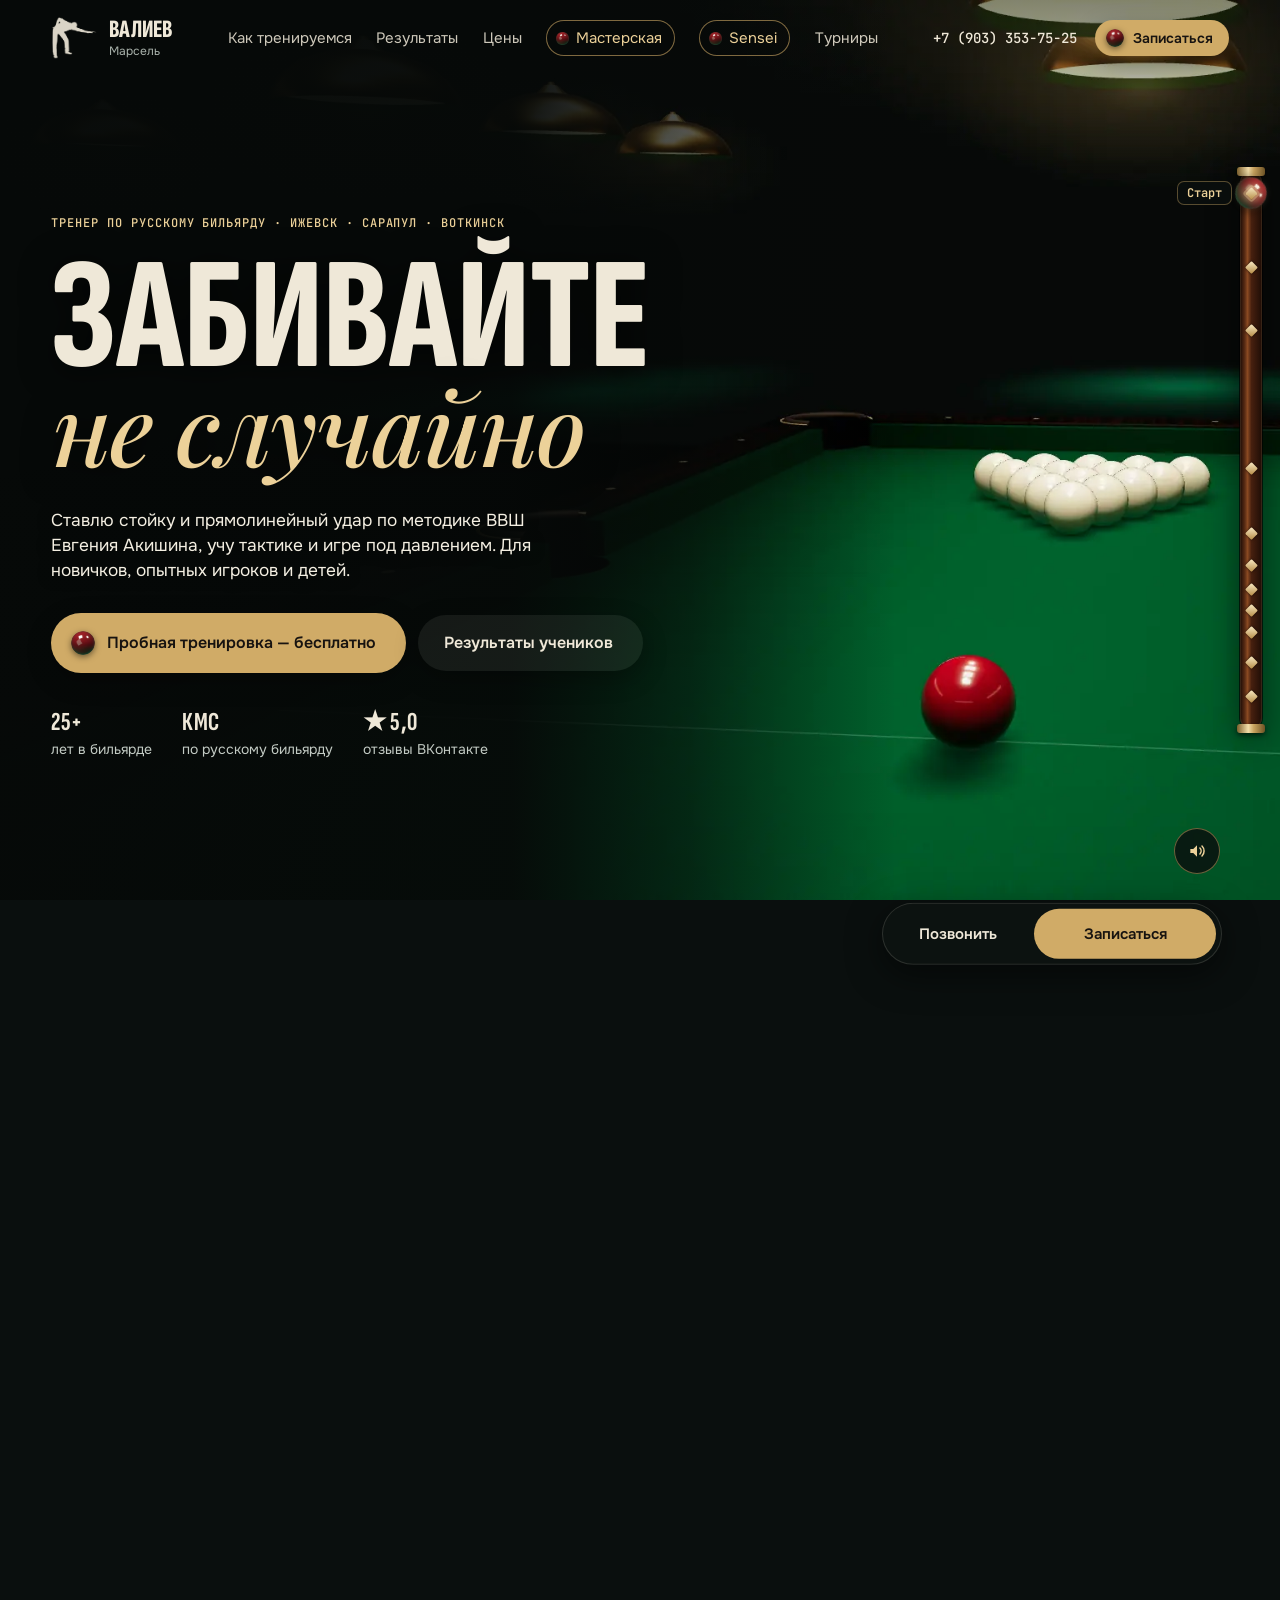
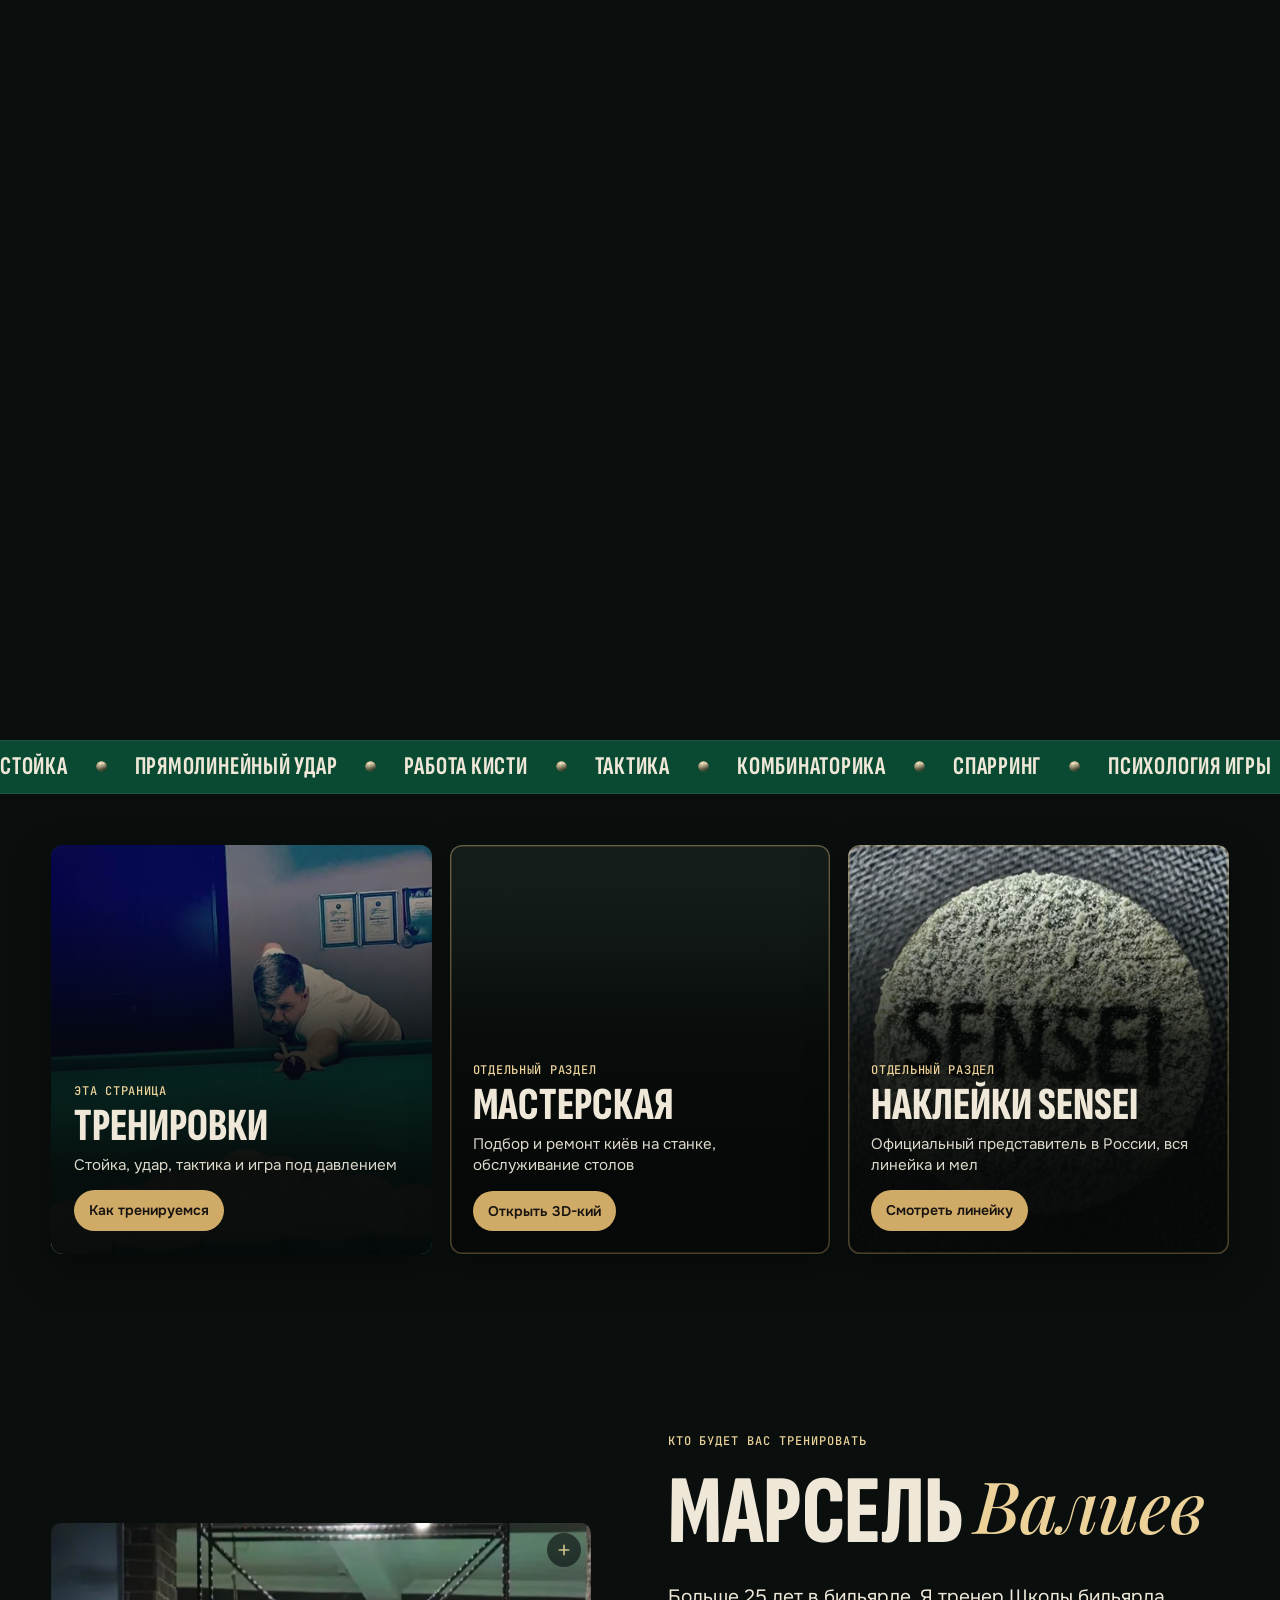
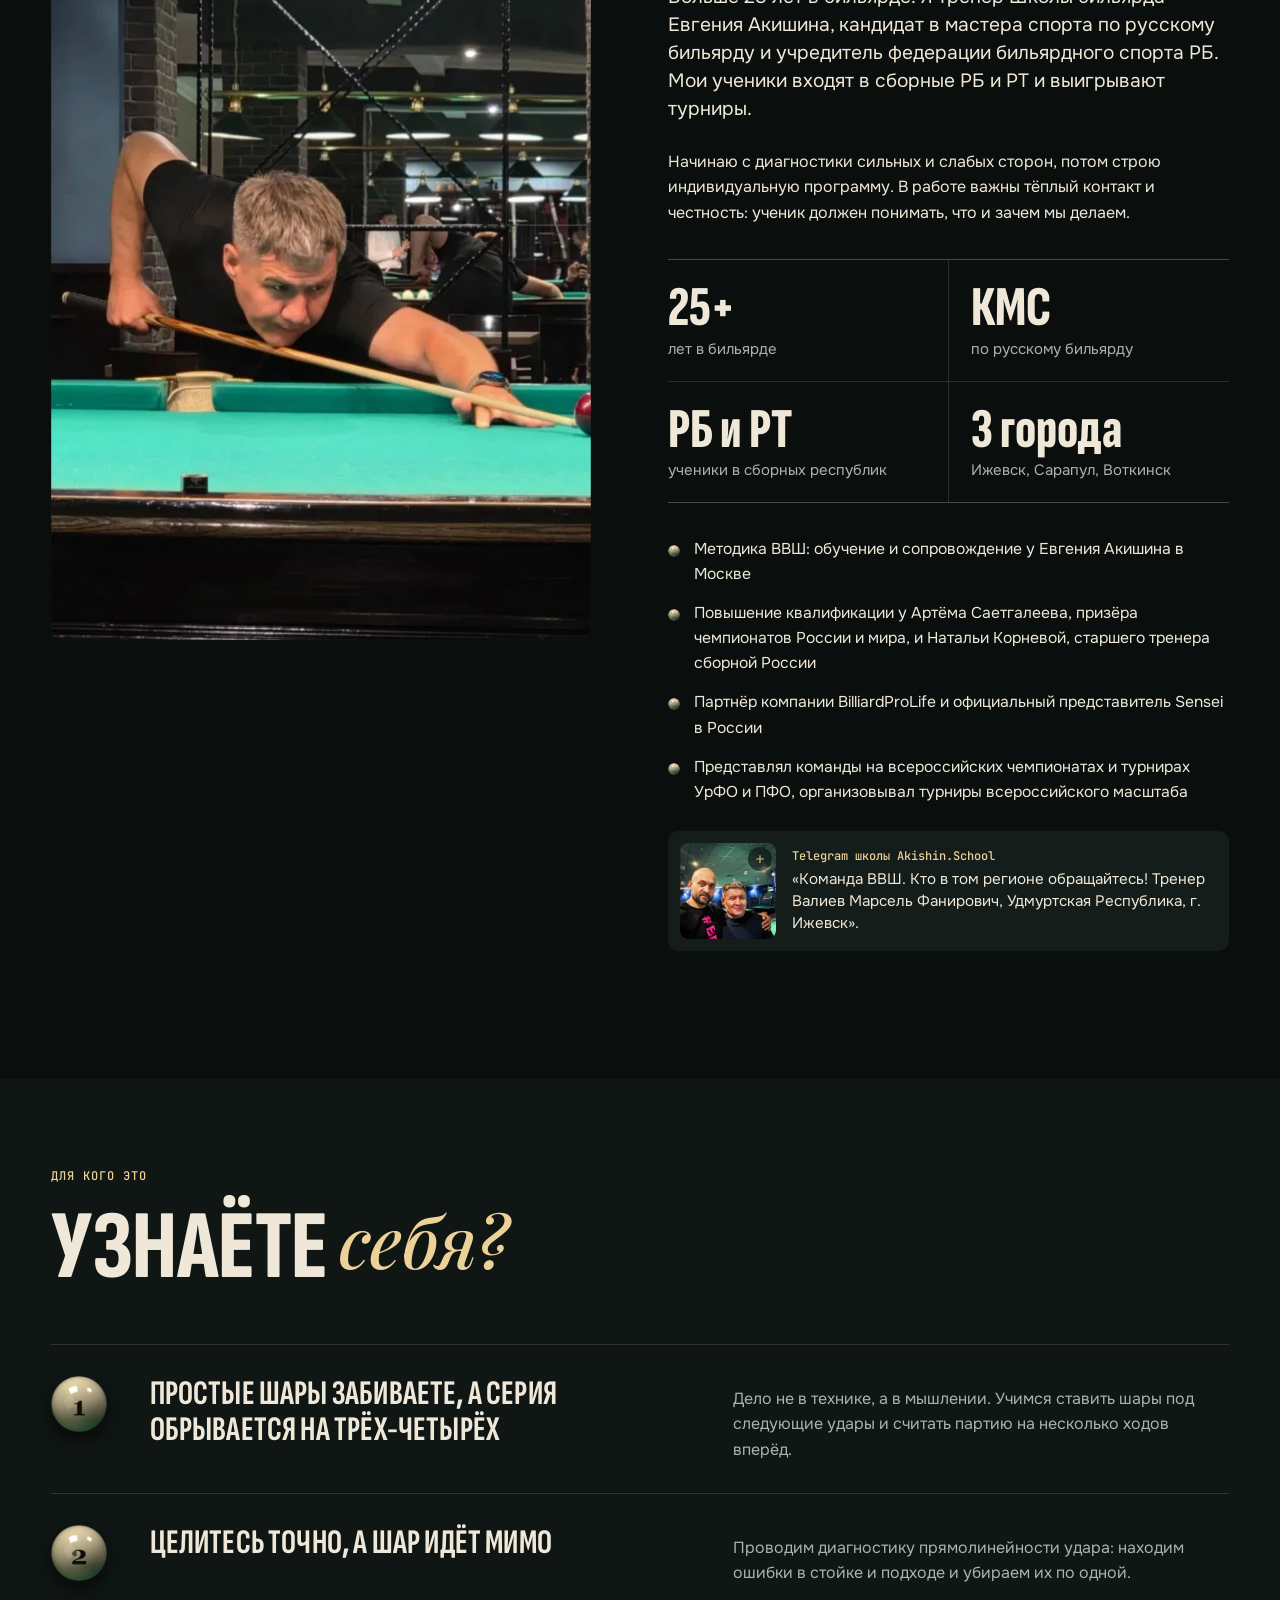
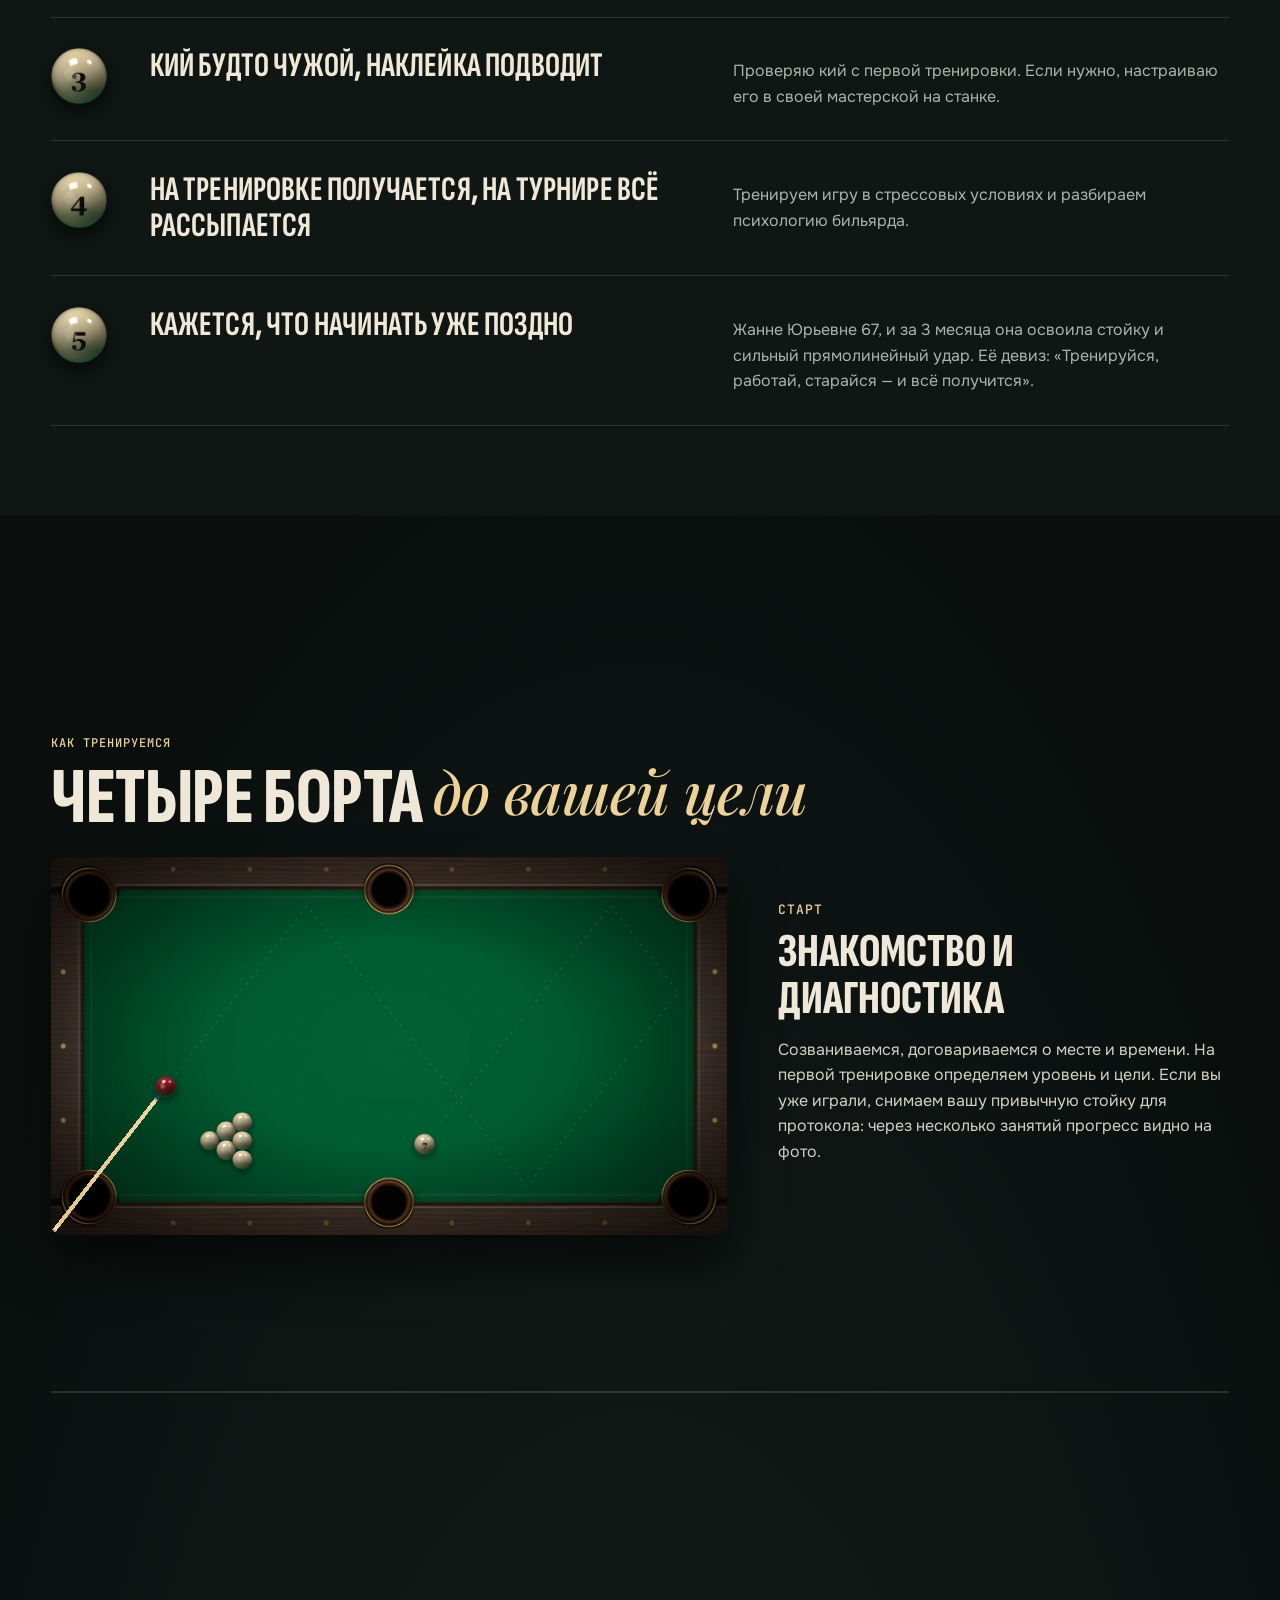
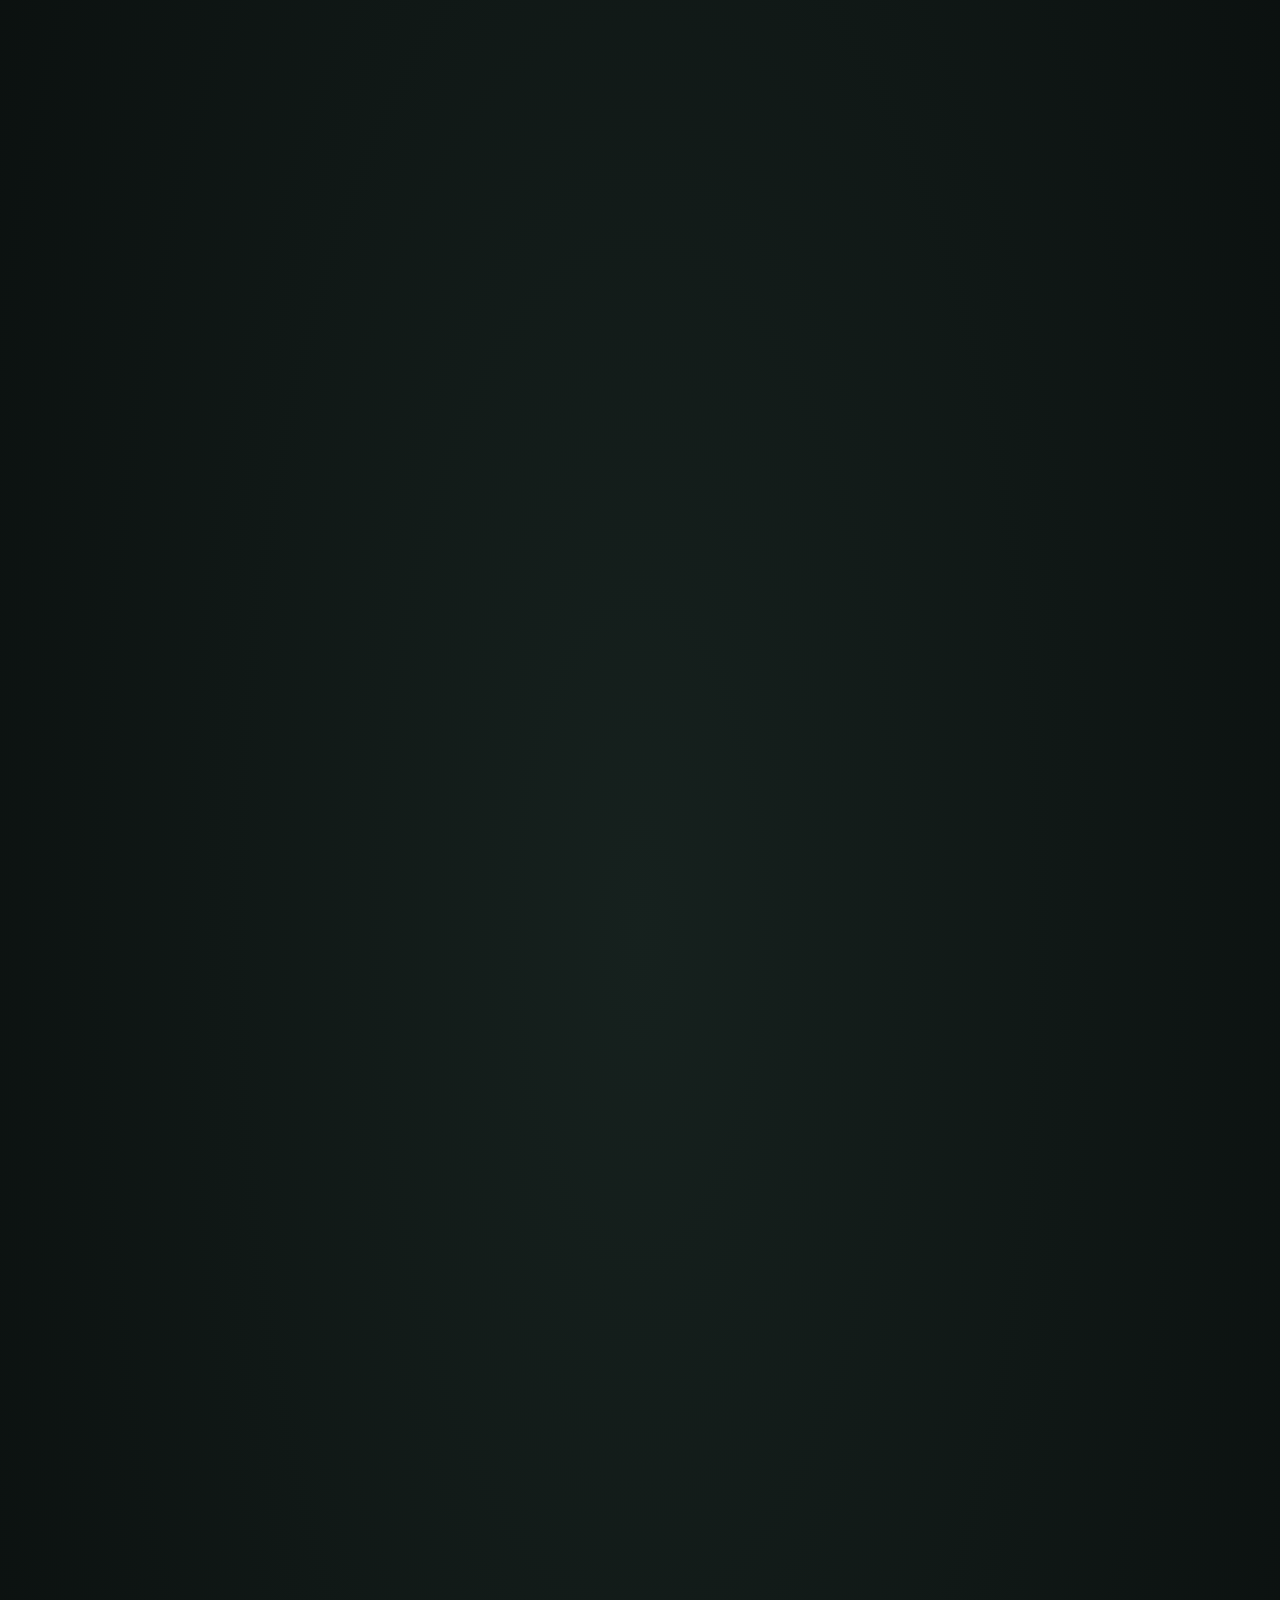
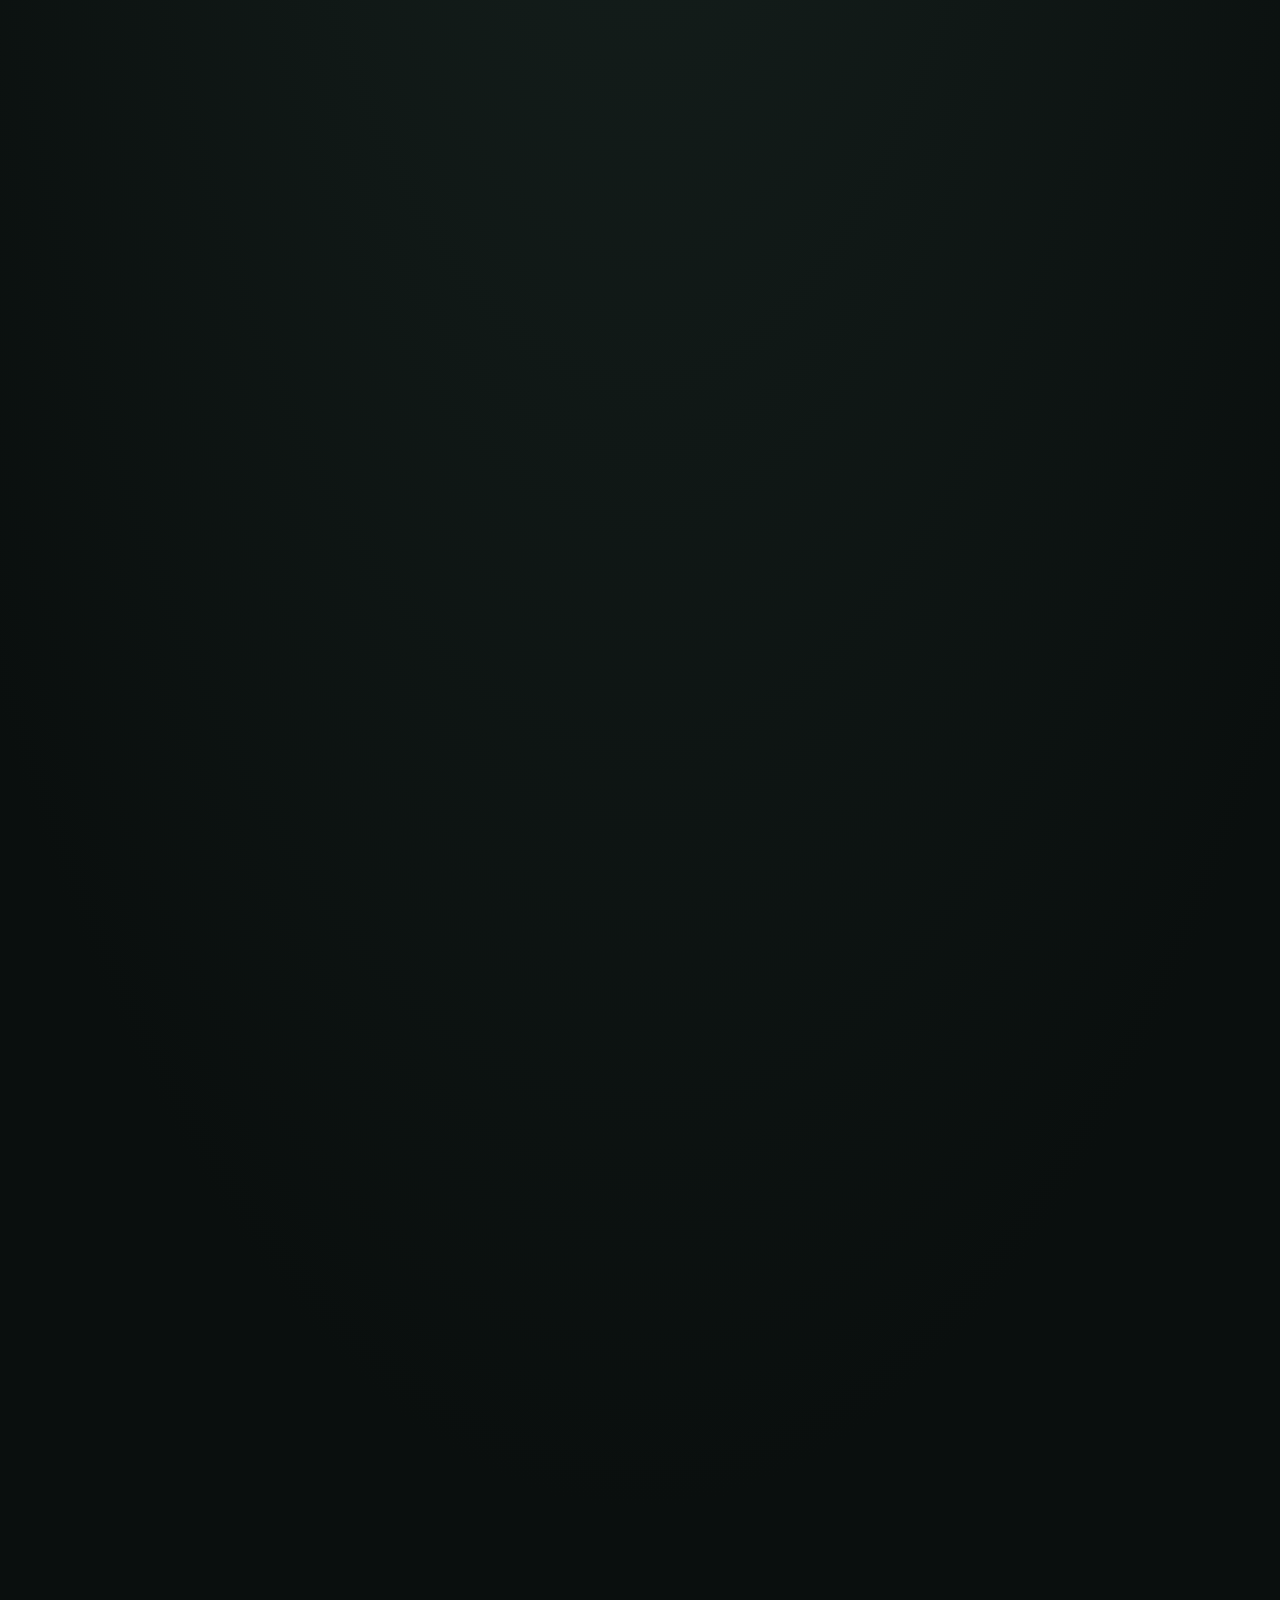
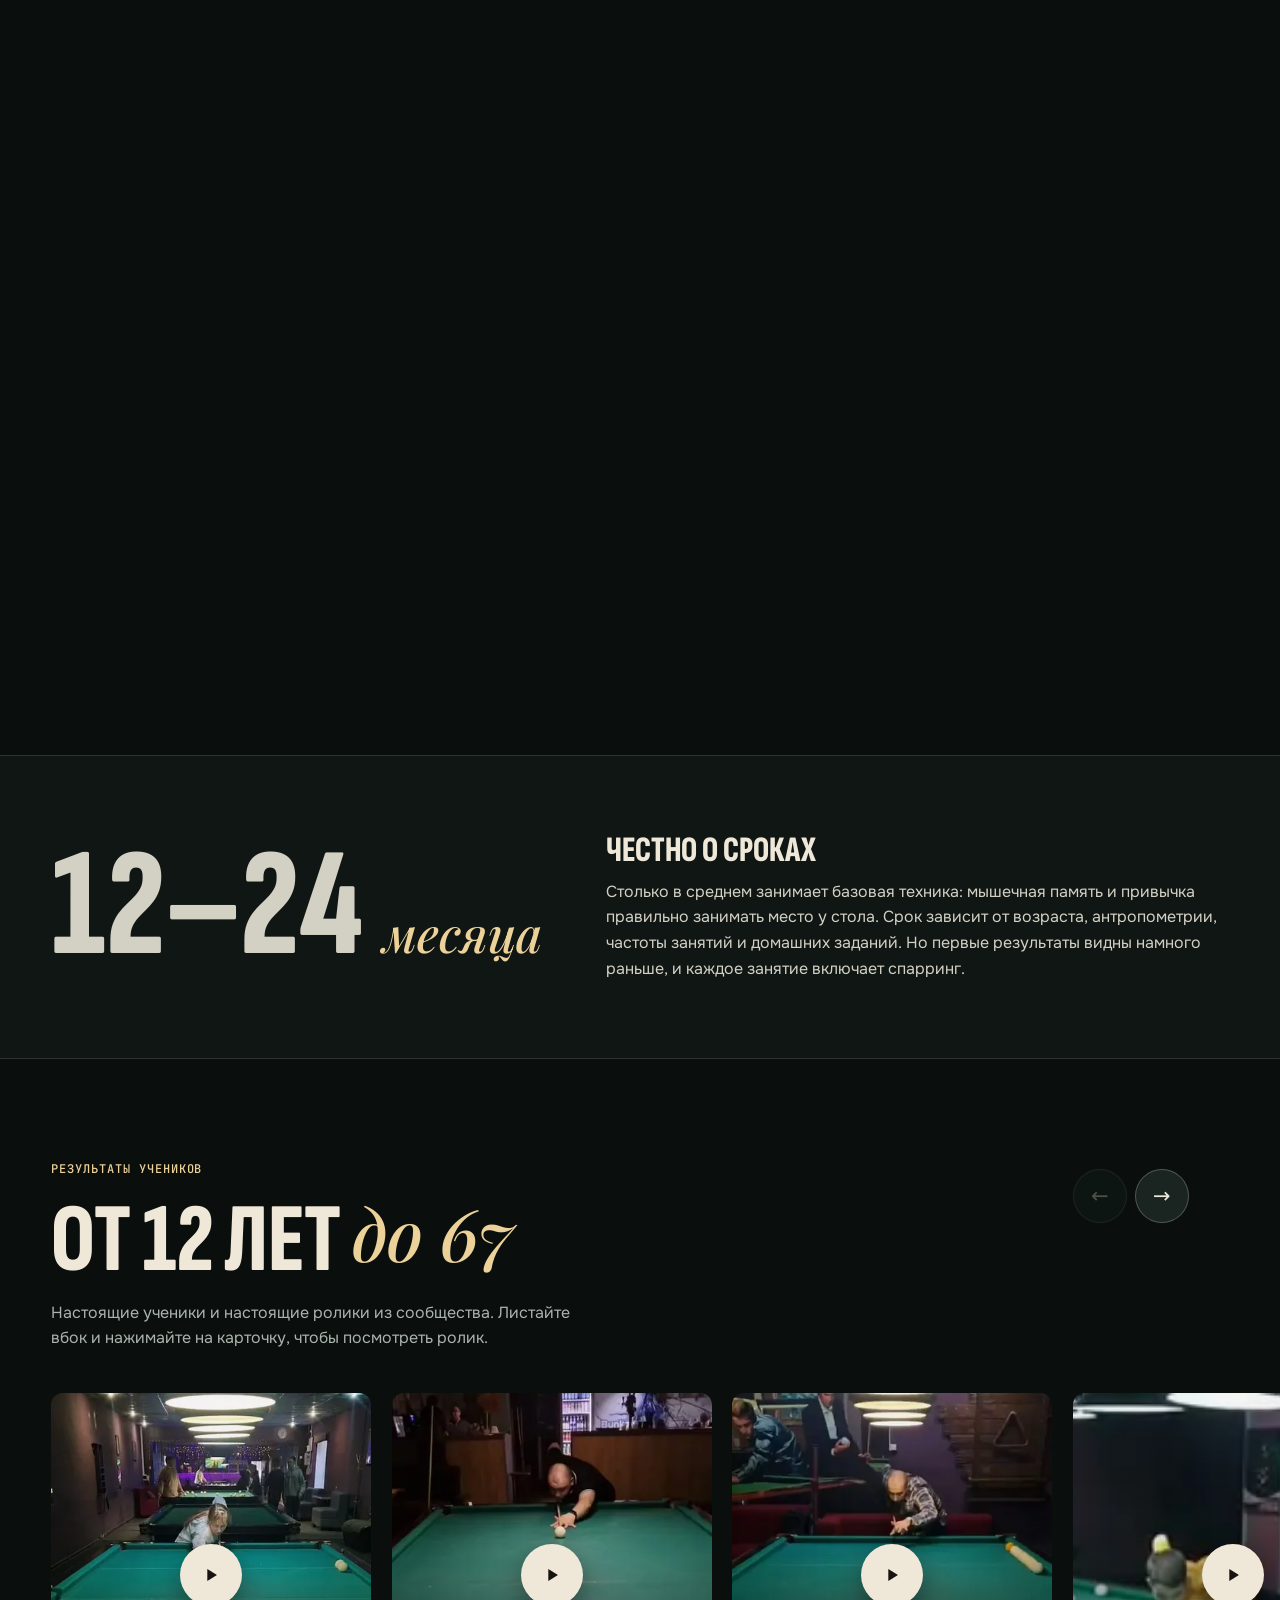
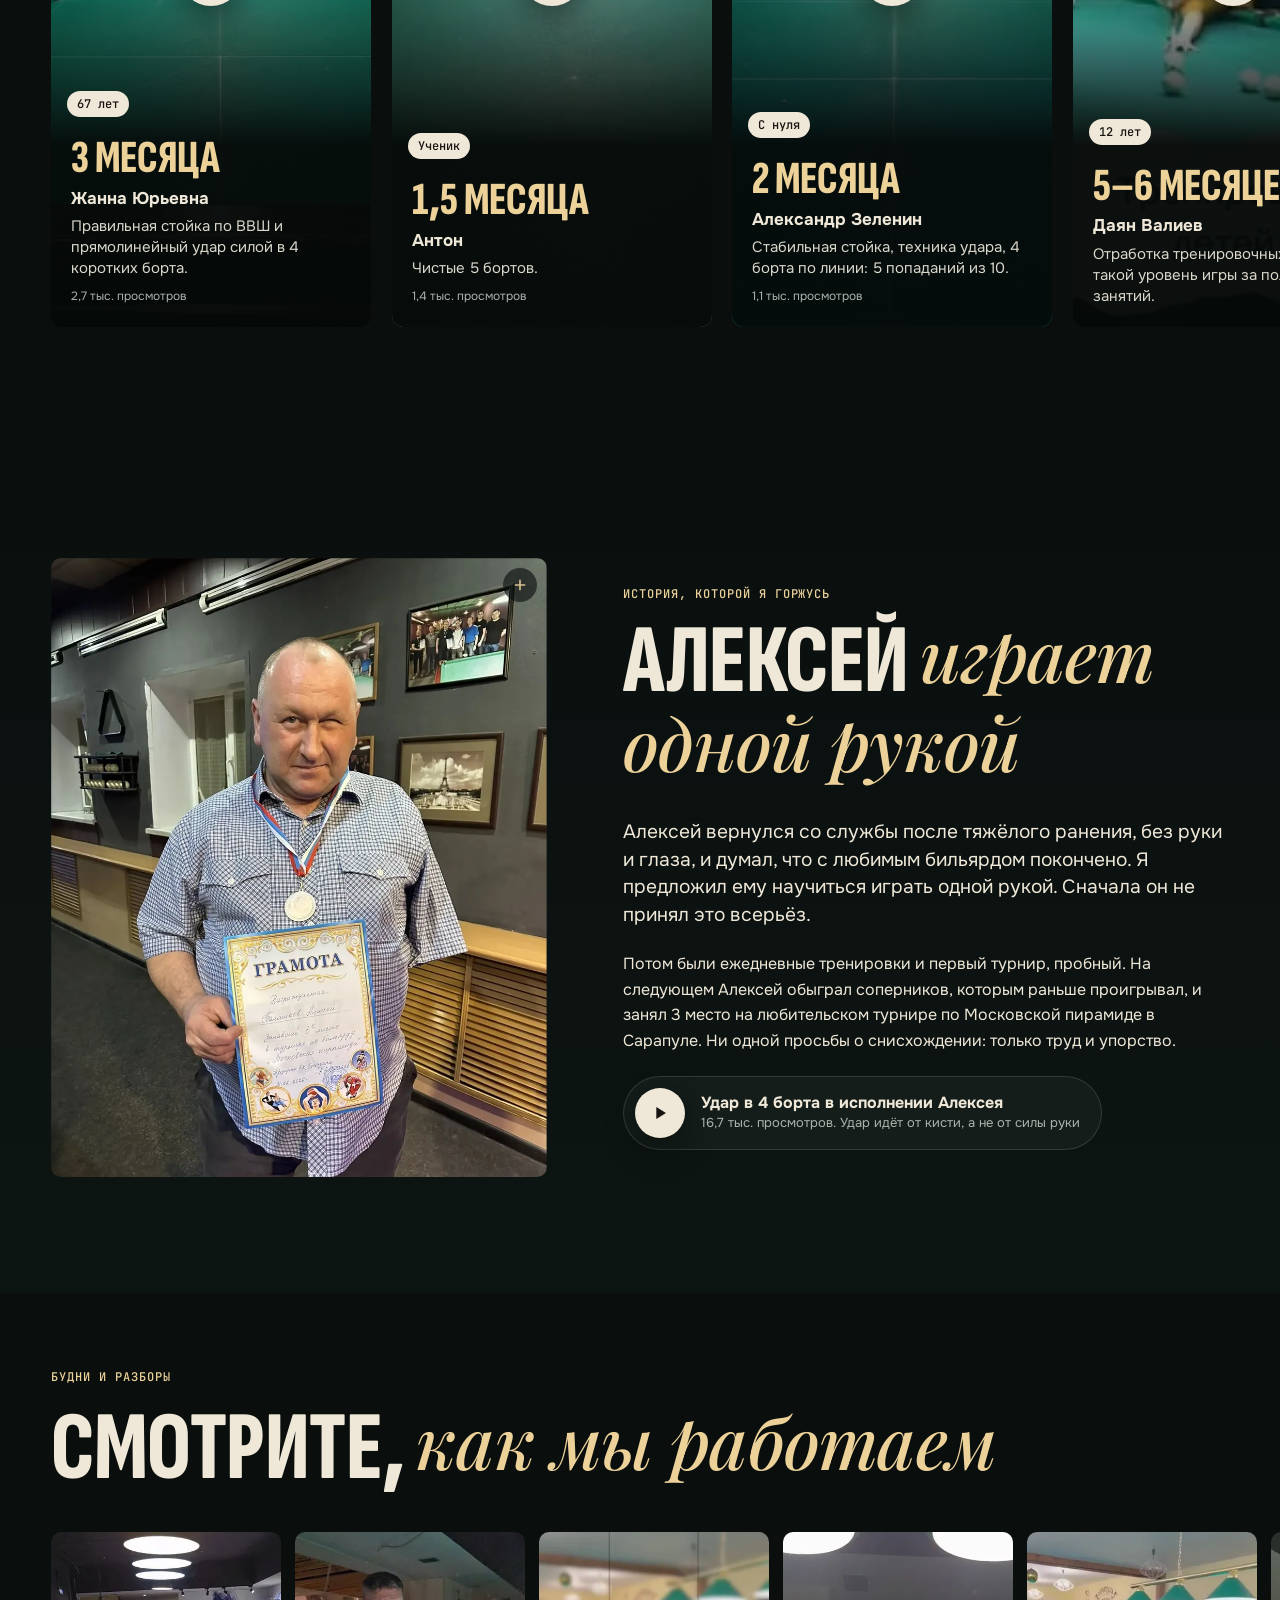
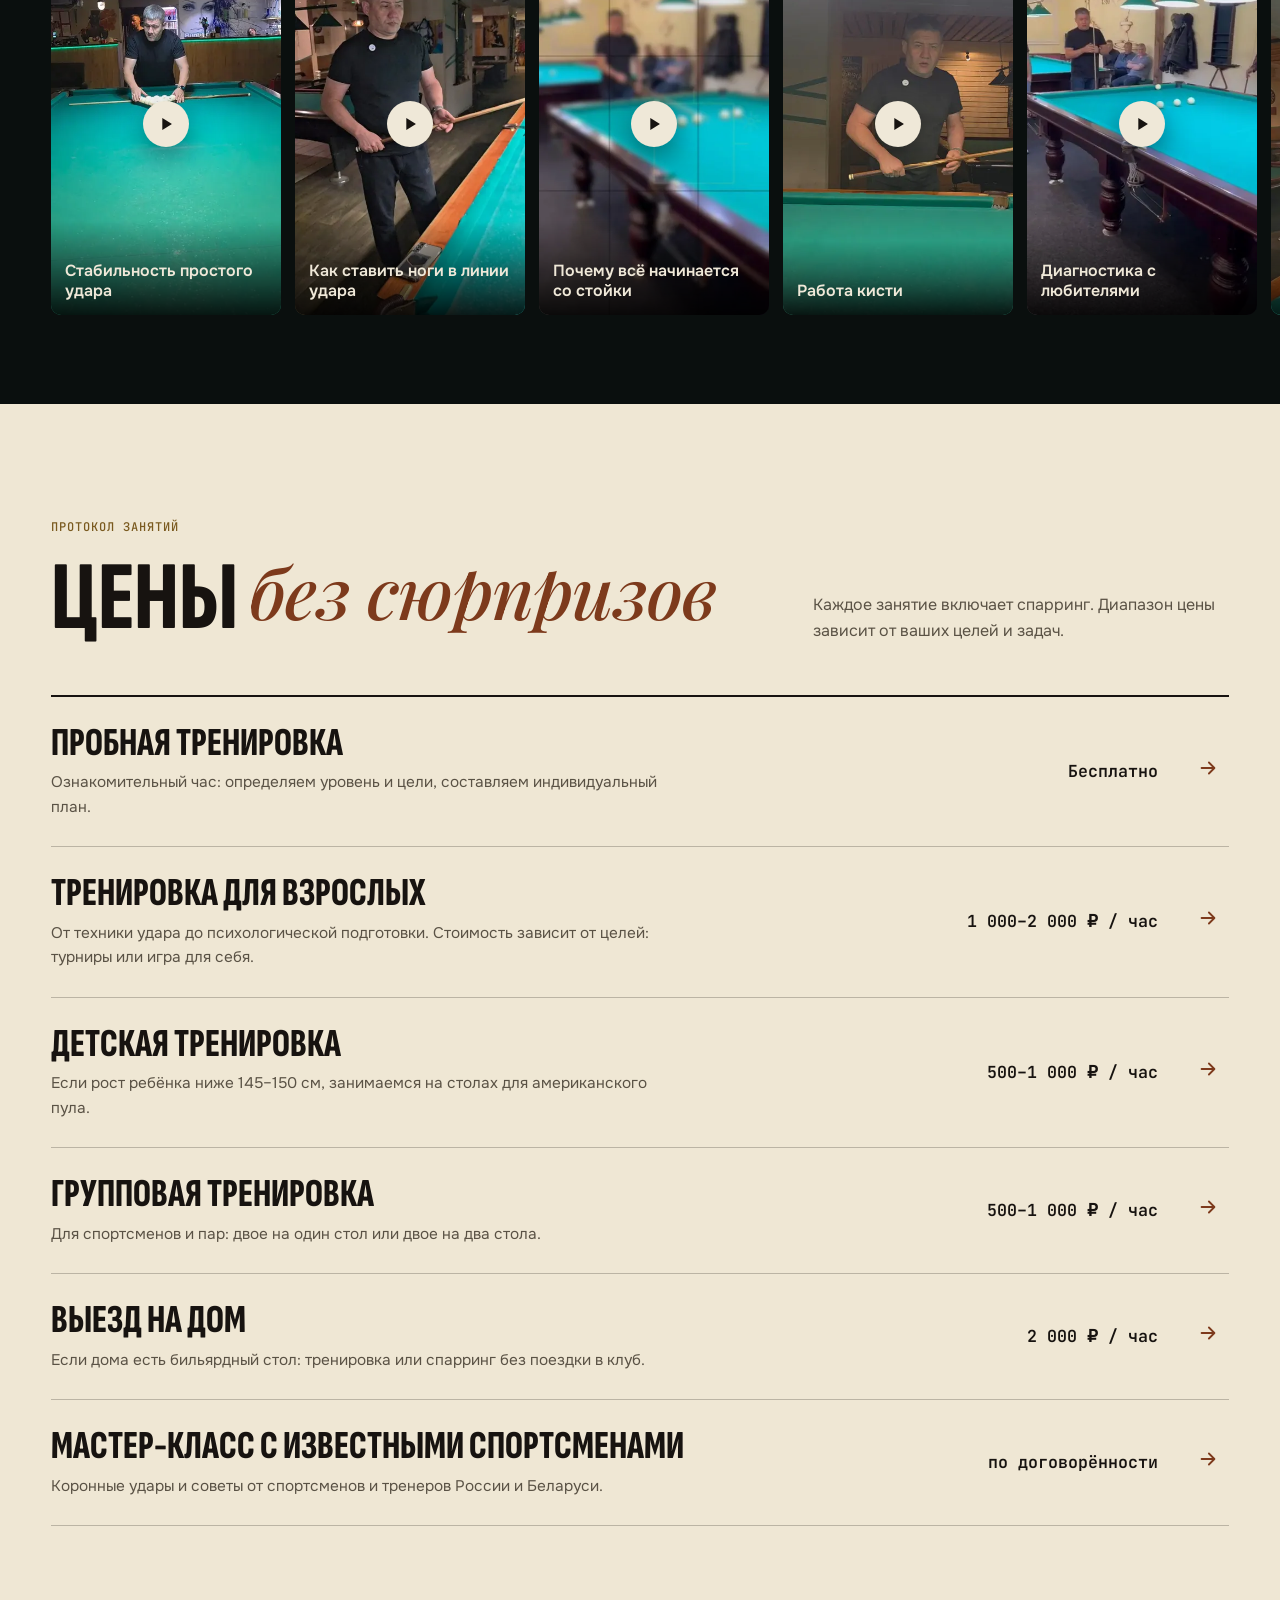
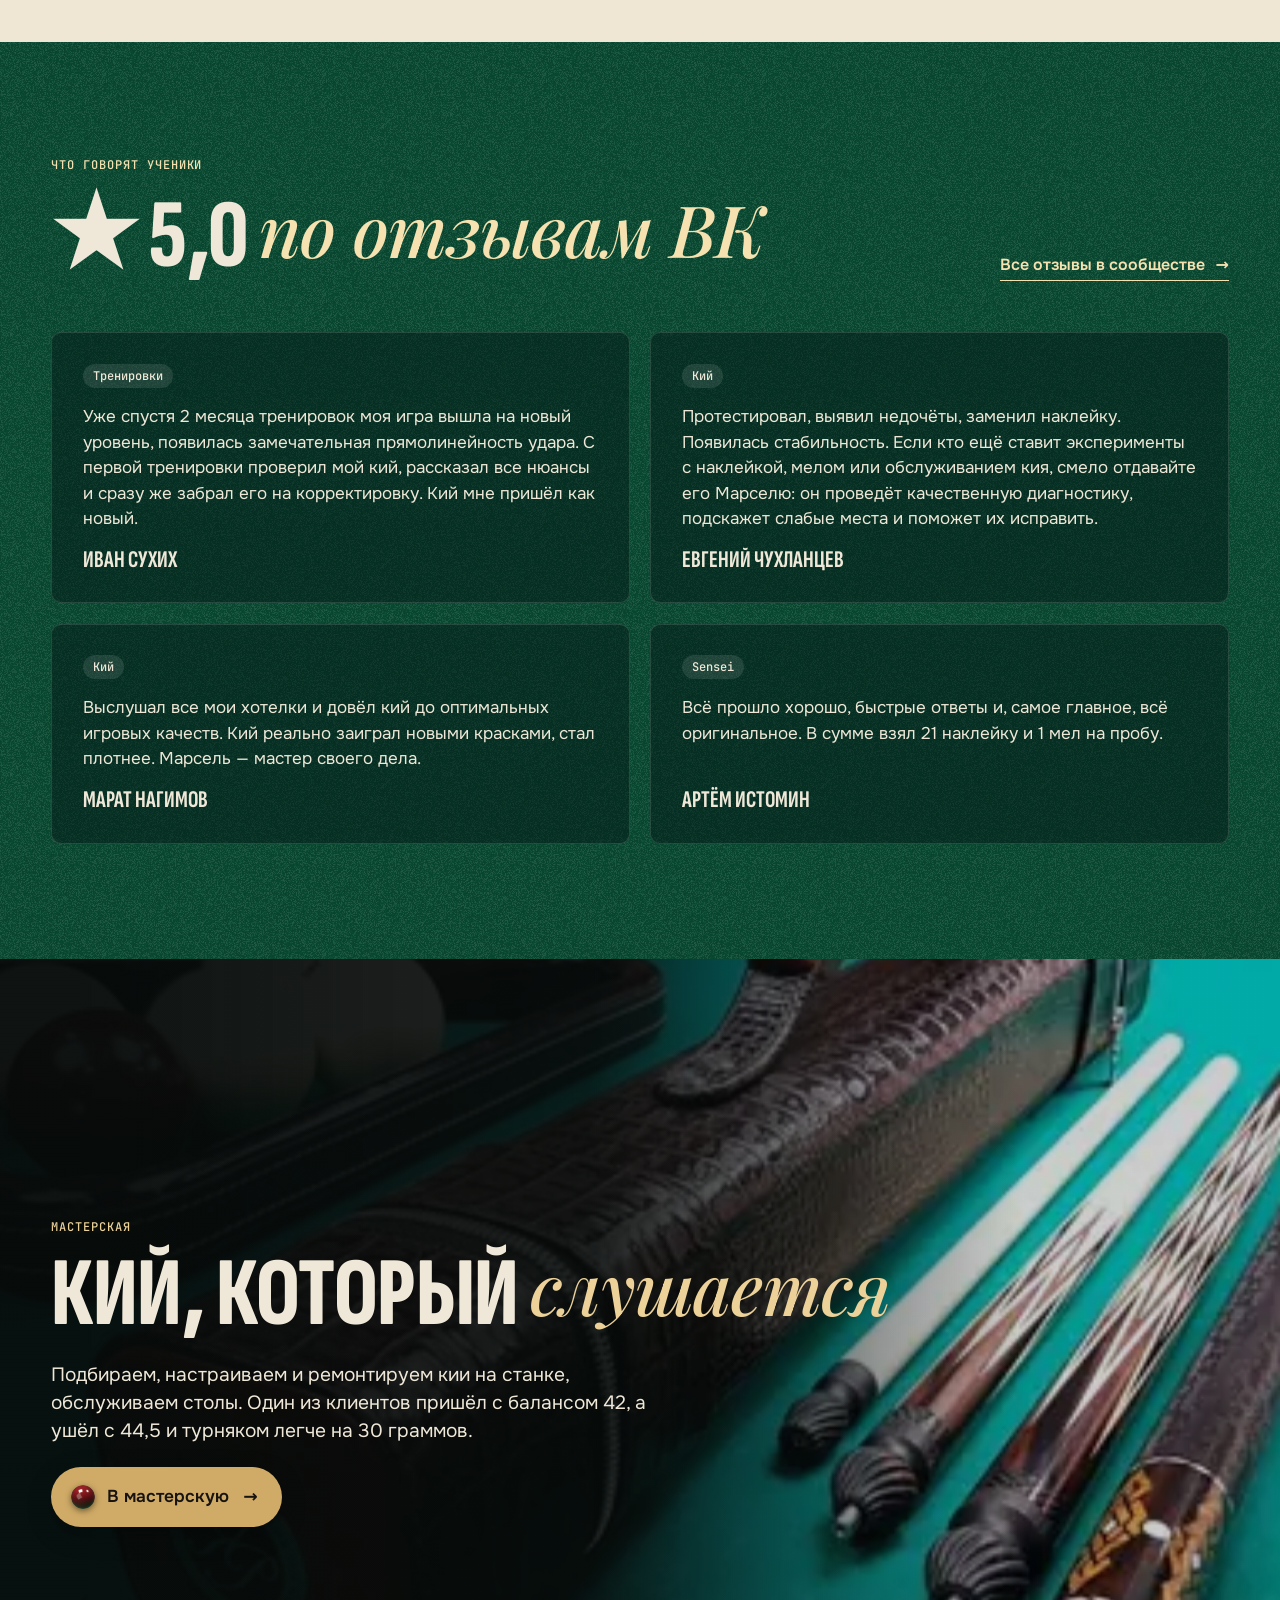
==== commit 7f9cea77: "Remove personal and free-text fields from applications" ====
--- a/index.html
+++ b/index.html
@@ -21,7 +21,7 @@
 <script>document.documentElement.className='js'</script>
 
 <script type="application/ld+json">{"@context":"https://schema.org","@type":"SportsActivityLocation","name":"Марсель Валиев — тренер по русскому бильярду","telephone":"+79033537525","areaServed":["Ижевск","Сарапул","Воткинск"],"address":{"@type":"PostalAddress","addressLocality":"Ижевск","addressRegion":"Удмуртская Республика","addressCountry":"RU"},"sameAs":["https://vk.ru/valiev_school_18","https://vk.ru/valiev_school","https://t.me/valiev_school"],"makesOffer":[{"@type":"Offer","name":"Тренировка для взрослых","description":"1 000–2 000 ₽ / час"},{"@type":"Offer","name":"Детская тренировка","description":"500–1 000 ₽ / час"},{"@type":"Offer","name":"Групповая тренировка","description":"500–1 000 ₽ / час"},{"@type":"Offer","name":"Выезд на дом","description":"2 000 ₽ / час"}]}</script><script type="application/ld+json">{"@context":"https://schema.org","@type":"FAQPage","mainEntity":[{"@type":"Question","name":"Я никогда не играл. Это не слишком рано для тренера?","acceptedAnswer":{"@type":"Answer","text":"Наоборот: стойку проще поставить сразу, чем переучивать. Занятия подходят и начинающим, и опытным спортсменам. На первой тренировке определяем уровень и цели, а дальше идём по блокам."}},{"@type":"Question","name":"Нужен ли свой кий?","acceptedAnswer":{"@type":"Answer","text":"Если кий есть, приносите: проверю его с первой тренировки. Если нет, начальный кий подбираем в первом блоке, а профессиональный — во втором."}},{"@type":"Question","name":"Через сколько будет результат?","acceptedAnswer":{"@type":"Answer","text":"Первые сдвиги ученики видят за месяцы: Антону на чистые 5 бортов понадобилось 1,5 месяца, Александру на 4 борта по линии — 2 месяца. Базовая техника и мышечная память формируются в среднем за 12–24 месяца. Срок зависит от возраста, антропометрии, частоты занятий и домашних заданий."}},{"@type":"Question","name":"С детьми занимаетесь?","acceptedAnswer":{"@type":"Answer","text":"Да. Изучаем базовые удары, моделируем игровые ситуации и воспитываем дисциплину и спортивное поведение. Если рост ребёнка ниже 145–150 см, тренируемся на столах для американского пула."}},{"@type":"Question","name":"Где проходят тренировки?","acceptedAnswer":{"@type":"Answer","text":"В Ижевске, Сарапуле и Воткинске. Место, дату и время согласуем при записи. Если дома есть бильярдный стол, возможен выезд."}},{"@type":"Question","name":"Что входит в занятие?","acceptedAnswer":{"@type":"Answer","text":"Каждое занятие включает спарринг, чтобы сразу применять навыки в игре. Основа — правильная стойка по методике ВВШ Евгения Акишина и постановка удара, дальше подключаем тактику."}},{"@type":"Question","name":"Как записаться?","acceptedAnswer":{"@type":"Answer","text":"Напишите или позвоните удобным способом: телефон, Telegram или ВКонтакте. Договоримся о месте, дате и времени первой тренировки."}}]}</script>
-<script defer src="assets/js/main.js"></script>
+<script defer src="assets/js/main.js?v=20261107"></script>
 </head>
 <body data-hero3d-page>
 <a class="skip" href="#content">К содержанию</a>
@@ -416,16 +416,14 @@
       <div class="lead__mark" aria-hidden="true"></div>
     </div>
     <form class="leadform" data-lead data-reveal onsubmit="return false" aria-label="Заявка">
-      <fieldset><legend>С чем обращаетесь</legend><div class="chips"><label class="chip"><input type="radio" name="goal" value="Научиться с нуля" checked><span>Научиться с нуля</span></label><label class="chip"><input type="radio" name="goal" value="Поднять уровень игры"><span>Поднять уровень игры</span></label><label class="chip"><input type="radio" name="goal" value="Тренировка для ребёнка"><span>Тренировка для ребёнка</span></label><label class="chip"><input type="radio" name="goal" value="Кий или наклейка"><span>Кий или наклейка</span></label><label class="chip"><input type="radio" name="goal" value="Стол или оборудование"><span>Стол или оборудование</span></label><label class="chip"><input type="radio" name="goal" value="Турнир или мастер-класс"><span>Турнир или мастер-класс</span></label><label class="chip"><input type="radio" name="goal" value="Свой вариант"><span>Свой вариант</span></label></div><label class="field leadform__custom" data-lead-custom hidden><span>Опишите свою задачу</span><input type="text" name="custom" placeholder="Что вас интересует"></label></fieldset>
+      <fieldset><legend>С чем обращаетесь</legend><div class="chips"><label class="chip"><input type="radio" name="goal" value="Научиться с нуля" checked><span>Научиться с нуля</span></label><label class="chip"><input type="radio" name="goal" value="Поднять уровень игры"><span>Поднять уровень игры</span></label><label class="chip"><input type="radio" name="goal" value="Тренировка для ребёнка"><span>Тренировка для ребёнка</span></label><label class="chip"><input type="radio" name="goal" value="Кий или наклейка"><span>Кий или наклейка</span></label><label class="chip"><input type="radio" name="goal" value="Стол или оборудование"><span>Стол или оборудование</span></label><label class="chip"><input type="radio" name="goal" value="Турнир или мастер-класс"><span>Турнир или мастер-класс</span></label><label class="chip"><input type="radio" name="goal" value="Свой вариант"><span>Свой вариант</span></label></div></fieldset>
       <fieldset><legend>Город</legend><div class="chips"><label class="chip"><input type="radio" name="city" value="Ижевск" checked><span>Ижевск</span></label><label class="chip"><input type="radio" name="city" value="Сарапул"><span>Сарапул</span></label><label class="chip"><input type="radio" name="city" value="Воткинск"><span>Воткинск</span></label><label class="chip"><input type="radio" name="city" value="Другой"><span>Другой</span></label></div></fieldset>
-      <label class="field"><span>Как к вам обращаться</span><input type="text" name="name" autocomplete="given-name" placeholder="Имя"></label>
-      <label class="field"><span>Что важно уточнить <i>(необязательно)</i></span><textarea name="note" rows="2" placeholder="Например: есть свой кий, удобно по вечерам"></textarea></label>
       <div class="leadform__preview" aria-live="polite"><small>Текст заявки</small><p data-lead-preview></p></div>
       <div class="leadform__actions">
         <a class="btn" data-lead-tg href="https://t.me/valiev_school" target="_blank" rel="noopener"><span class="btn__ball"></span>Открыть в Telegram</a>
         <a class="btn btn--ghost" data-lead-vk href="https://vk.me/valiev_school_18" target="_blank" rel="noopener">Скопировать и открыть ВК</a>
       </div>
-      <p class="leadform__note">Откроется чат с Марселем: в Telegram текст уже подставлен, останется нажать «Отправить». ВКонтакте подставлять текст не умеет: он скопируется сам, останется вставить его в диалог и отправить. Сайт ничего не сохраняет.</p>
+      <p class="leadform__note">В Telegram откроется чат с готовым текстом. Для ВКонтакте скопируйте текст кнопкой и вставьте в диалог. Подробности можно добавить в чате перед отправкой.</p>
     </form>
   </div>
 </section>
@@ -435,7 +433,7 @@
   <div class="container footer__grid">
     <div>
       <div class="footer__logo"><span class="logo-mark" aria-hidden="true"></span><span><b>Марсель Валиев</b><br>тренер по русскому бильярду</span></div>
-      <p class="footer__note">Ижевск, Сарапул, Воткинск.<br>Цены указаны ориентировочно, точную стоимость подтверждает тренер. Сайт не хранит ваши данные: заявка отправляется из вашего мессенджера.</p>
+      <p class="footer__note">Ижевск, Сарапул, Воткинск.<br>Цены указаны ориентировочно, точную стоимость подтверждает тренер. Записаться можно по телефону или в мессенджере.</p>
     </div>
     <nav class="footer__col" aria-label="Страницы">
       <b>Разделы</b>
--- a/assets/css/site.css
+++ b/assets/css/site.css
@@ -0,0 +1 @@
+@font-face{font-family:Sofia Sans Display;src:url("../fonts/sofia-sans-extra-condensed-cyrillic-wght-normal-DJFDWBKN.woff2") format("woff2");font-weight:1 1000;font-display:swap;unicode-range:U+0301,U+0400-045F,U+0490-0491,U+04B0-04B1,U+2116}@font-face{font-family:Sofia Sans Display;src:url("../fonts/sofia-sans-extra-condensed-latin-wght-normal-VENYGYE6.woff2") format("woff2");font-weight:1 1000;font-display:swap;unicode-range:U+0000-00FF,U+2000-206F,U+20AC,U+2122,U+2212}@font-face{font-family:Playfair Accent;src:url("../fonts/playfair-display-cyrillic-wght-italic-IEGRDDCD.woff2") format("woff2");font-style:italic;font-weight:400 900;font-display:swap;unicode-range:U+0301,U+0400-045F,U+0490-0491,U+04B0-04B1,U+2116}@font-face{font-family:Playfair Accent;src:url("../fonts/playfair-display-latin-wght-italic-74CBV5WX.woff2") format("woff2");font-style:italic;font-weight:400 900;font-display:swap;unicode-range:U+0000-00FF,U+2000-206F,U+20AC,U+2122}@font-face{font-family:Onest V;src:url("../fonts/onest-cyrillic-wght-normal-EAKRIKNS.woff2") format("woff2");font-weight:100 900;font-display:swap;unicode-range:U+0301,U+0400-045F,U+0490-0491,U+04B0-04B1,U+2116}@font-face{font-family:Onest V;src:url("../fonts/onest-latin-wght-normal-RHB5LEHK.woff2") format("woff2");font-weight:100 900;font-display:swap;unicode-range:U+0000-00FF,U+2000-206F,U+20AC,U+20BD,U+2122,U+2212}@font-face{font-family:JetBrains M;src:url("../fonts/jetbrains-mono-cyrillic-wght-normal-ENSFVLK4.woff2") format("woff2");font-weight:100 800;font-display:swap;unicode-range:U+0301,U+0400-045F,U+0490-0491,U+04B0-04B1,U+2116}@font-face{font-family:JetBrains M;src:url("../fonts/jetbrains-mono-latin-wght-normal-VBS632QH.woff2") format("woff2");font-weight:100 800;font-display:swap;unicode-range:U+0000-00FF,U+2000-206F,U+20AC,U+20BD,U+2122,U+2212}:root{--bg: #0a0f0e;--bg-2: #0f1614;--panel: #141d1a;--panel-2: #1a2522;--line: rgba(239, 232, 216, .14);--line-2: rgba(239, 232, 216, .26);--text: #efe8d8;--muted: #aab3ac;--baize: #0d7a6e;--baize-2: #15a998;--baize-3: #0a5b52;--brass: #d0ab67;--brass-2: #ecd199;--red: #a31c28;--red-2: #cf3440;--ink: #171310;--paper: #efe7d4;--paper-2: #e3d9c0;--ink-muted: #5a5245;--display: "Sofia Sans Display", "Arial Narrow", Impact, sans-serif;--accent: "Playfair Accent", Georgia, "Times New Roman", serif;--body: "Onest V", "Segoe UI", system-ui, sans-serif;--mono: "JetBrains M", Consolas, monospace;--pad: clamp(20px, 4vw, 64px);--ease: cubic-bezier(.2, .75, .2, 1);--nav-h: 76px}*,*:before,*:after{box-sizing:border-box}html{-webkit-text-size-adjust:100%;scroll-behavior:auto;background:var(--bg)}html.lenis,html.lenis body{height:auto}.lenis.lenis-stopped{overflow:hidden}body{margin:0;background:var(--bg);color:var(--text);font:400 clamp(16px,1.05vw,18px)/1.6 var(--body);-webkit-font-smoothing:antialiased;overflow-x:clip}img{display:block;max-width:100%;height:auto}a{color:inherit}button{font:inherit;color:inherit;background:none;border:0;padding:0;cursor:pointer}h1,h2,h3,p,ul,ol,dl,dd,figure,blockquote{margin:0;padding:0}ul,ol{list-style:none}:focus-visible{outline:2px solid var(--brass-2);outline-offset:3px;border-radius:4px}.skip{position:fixed;left:12px;top:-60px;z-index:100;background:var(--brass);color:var(--ink);padding:10px 16px;border-radius:8px}.skip:focus{top:12px}.container{width:100%;max-width:1480px;margin-inline:auto;padding-inline:var(--pad)}section{position:relative}section[id]{scroll-margin-top:70px}.eyebrow{font:500 clamp(12px,.85vw,14px)/1.4 var(--mono);letter-spacing:.08em;text-transform:uppercase;color:var(--brass-2);margin-bottom:18px}.eyebrow--ink{color:#7a5a1f}.h2{font:800 clamp(52px,7.6vw,128px)/.92 var(--display);text-transform:uppercase;letter-spacing:-.005em}.h2 em,.hero__title em,.phero__title em{font:italic 500 .74em/1 var(--accent);text-transform:none;letter-spacing:-.01em;color:var(--brass-2);padding-right:.04em}.lede{font-size:clamp(19px,1.5vw,24px);line-height:1.45}.word{display:inline-block;overflow:clip;overflow-clip-margin:.14em;vertical-align:top;padding-bottom:.1em;margin-bottom:-.1em}.word>i{display:inline-block;font-style:inherit;transform:translateY(105%);transition:transform .9s var(--ease);transition-delay:calc(var(--i) * 45ms);will-change:transform}.is-in .word>i{transform:none}[data-reveal]{opacity:0;transform:translateY(26px);transition:opacity .8s var(--ease),transform .8s var(--ease)}[data-reveal].is-in{opacity:1;transform:none}[data-clip]{background:var(--panel)}[data-clip]>img{clip-path:inset(100% 0 0 0);transform:scale(1.14);transition:clip-path 1.1s var(--ease),transform 1.4s var(--ease)}[data-clip].is-in>img{clip-path:inset(0);transform:none}html:not(.js) [data-reveal]{opacity:1;transform:none}html:not(.js) [data-clip]>img{clip-path:none;transform:none}html:not(.js) .word>i{transform:none}.btn{--bg-b: var(--brass);display:inline-flex;align-items:center;gap:12px;padding:14px 24px 14px 16px;border-radius:999px;background:var(--bg-b);color:var(--ink);font:600 16px/1.2 var(--body);text-decoration:none;position:relative;overflow:hidden;transition:background .3s,transform .3s var(--ease);white-space:nowrap}.btn:hover{background:var(--brass-2)}.btn:active{transform:scale(.98)}.btn--large{font-size:clamp(16px,1.25vw,19px);padding:18px 30px 18px 20px}.btn--small{font-size:14px;padding:9px 16px 9px 11px;gap:9px}.btn--ghost{background:#efe8d812;color:var(--text);box-shadow:inset 0 0 0 1px var(--line-2);padding-left:26px;backdrop-filter:blur(6px)}.btn--ghost:hover{background:#efe8d826}.btn__ball{width:20px;height:20px;flex:none;border-radius:50%;background:radial-gradient(circle at 34% 30%,#f28a84 0,#b0202c 46%,#4f0a11);box-shadow:0 2px 5px #00000073;transition:transform .55s var(--ease)}.btn:hover .btn__ball{transform:translate(4px) rotate(200deg)}.btn--small .btn__ball{width:14px;height:14px}.tlink{display:inline-flex;gap:10px;align-items:center;font-weight:600;text-decoration:none;padding-bottom:3px;border-bottom:1px solid var(--brass);color:var(--brass-2);transition:gap .3s var(--ease)}.tlink:after{content:"\2192"}.tlink:hover{gap:16px}.play{position:absolute;left:50%;top:50%;width:62px;height:62px;margin:-31px 0 0 -31px;border-radius:50%;display:grid;place-items:center;color:var(--ink);background:var(--text);box-shadow:0 10px 30px #00000073;transition:transform .4s var(--ease),background .3s}button:hover>.play{transform:scale(1.12);background:var(--brass-2)}.vlink{display:flex;align-items:center;gap:16px;text-align:left;padding:12px 22px 12px 12px;background:var(--panel);border-radius:999px;box-shadow:inset 0 0 0 1px var(--line);transition:background .3s}.vlink:hover{background:var(--panel-2)}.vlink .play{position:static;margin:0;width:50px;height:50px;flex:none}.vlink b{display:block;line-height:1.25}.vlink small{color:var(--muted);font-size:13px;line-height:1.3;display:block;margin-top:2px}.logo-mark{display:inline-block;width:46px;height:42px;background:url(../../img/logo-mark.webp) center / contain no-repeat;flex:none}.nav{position:fixed;inset:0 0 auto;z-index:40;height:var(--nav-h);display:flex;align-items:center;justify-content:space-between;gap:24px;padding-inline:var(--pad);transition:transform .4s var(--ease),background .3s,height .3s}.nav.is-solid{background:#0a0f0ed6;backdrop-filter:blur(14px);box-shadow:0 1px 0 var(--line);height:64px}.nav.is-hidden{transform:translateY(-100%)}.nav__logo{display:flex;align-items:center;gap:12px;text-decoration:none}.nav__name{display:grid;line-height:1}.nav__name b{font:800 25px/1 var(--display);text-transform:uppercase;letter-spacing:.01em}.nav__name i{font:400 12px/1.2 var(--body);font-style:normal;color:var(--muted);margin-top:2px}.nav__links{display:flex;gap:clamp(14px,1.9vw,30px);font-size:15px}.nav__links a{text-decoration:none;opacity:.86;position:relative;padding:6px 0}.nav__links a:after{content:"";position:absolute;left:0;right:0;bottom:0;height:2px;background:var(--brass);transform:scaleX(0);transform-origin:left;transition:transform .35s var(--ease)}.nav__links a:hover{opacity:1}.nav__links a:hover:after,.nav__links a[aria-current]:after{transform:scaleX(1)}.nav__right{display:flex;align-items:center;gap:18px}.nav__phone{text-decoration:none;font:500 14px var(--mono);white-space:nowrap}.nav__burger{display:none;width:44px;height:44px;position:relative;border-radius:50%;box-shadow:inset 0 0 0 1px var(--line-2)}.nav__burger span{position:absolute;left:13px;right:13px;height:2px;background:var(--text);transition:transform .3s var(--ease),top .3s}.nav__burger span:first-child{top:17px}.nav__burger span:last-child{top:25px}.nav__burger[aria-expanded=true] span:first-child{top:21px;transform:rotate(45deg)}.nav__burger[aria-expanded=true] span:last-child{top:21px;transform:rotate(-45deg)}.menu{position:fixed;inset:0;z-index:35;background:var(--bg);display:flex;flex-direction:column;justify-content:center;gap:36px;padding:90px var(--pad) 40px}.menu[hidden]{display:none}.menu nav{display:grid;gap:4px}.menu nav a{font:800 clamp(44px,12vw,72px)/1.06 var(--display);text-transform:uppercase;text-decoration:none}.menu__contacts{display:grid;gap:8px;color:var(--brass-2)}.menu__contacts a{text-decoration:none;font:500 17px var(--mono)}.rail{position:fixed;right:14px;top:50%;transform:translateY(-50%);z-index:20;display:none}.rail__track{position:relative;width:16px;height:min(58vh,520px);border-radius:10px;background:linear-gradient(90deg,#2a140b,#4a2415 45%,#1d0d07);box-shadow:0 0 0 1px #00000080,0 6px 20px #0006}.rail__sight{position:absolute;left:50%;width:7px;height:7px;margin:-3.5px 0 0 -3.5px;border-radius:50%;background:var(--brass-2);padding:0;cursor:pointer;pointer-events:auto}.rail__sight:before{content:"";position:absolute;inset:-9px}.rail__sight:after{content:attr(data-label);position:absolute;right:22px;top:50%;transform:translate(6px,-50%);white-space:nowrap;font:500 12px var(--mono);background:#0a0f0eeb;padding:4px 9px;border-radius:6px;opacity:0;transition:opacity .2s,transform .25s var(--ease);pointer-events:none}.rail__sight:hover:after,.rail__sight:focus-visible:after{opacity:1;transform:translateY(-50%)}.rail__ball{position:absolute;left:50%;top:0;width:22px;height:22px;margin:-11px 0 0 -11px;border-radius:50%;background:radial-gradient(circle at 34% 30%,#f7928b 0,#b0202c 46%,#4f0a11);box-shadow:0 3px 8px #0009;pointer-events:none;will-change:transform}@media(min-width:1200px)and (hover:hover){.rail{display:block}}.hero{height:190vh}.hero__sticky{position:sticky;top:0;height:100vh;height:100svh;overflow:hidden;background:#070b0a;cursor:crosshair;touch-action:pan-y}.hero__poster{position:absolute;inset:0;width:100%;height:100%;object-fit:cover}.hero__canvas{position:absolute;inset:0;opacity:0;transition:opacity .7s}.hero__canvas canvas{display:block;width:100%!important;height:100%!important}.hero3d-ready .hero__canvas{opacity:1}.hero__scrim{position:absolute;inset:0;pointer-events:none;background:linear-gradient(90deg,#070b0af2,#070b0ad1 30%,#070b0a47 52%,#070b0a00 66%),linear-gradient(180deg,#070b0a80,#070b0a00 22%)}.hero__content{position:relative;z-index:2;height:100%;display:flex;flex-direction:column;justify-content:center;padding-top:var(--nav-h);pointer-events:none;will-change:transform,opacity}.hero__content a{pointer-events:auto}.hero__title{font:800 clamp(84px,13.2vw,244px)/.84 var(--display);text-transform:uppercase;margin:2px 0 26px}.hero__title span{display:block}.hero__title em{display:block;font-size:.62em;margin-top:-.14em;padding-left:.02em;line-height:1.12}.hero__sub{max-width:34em;font-size:clamp(17px,1.35vw,22px);line-height:1.45;margin-bottom:30px;text-shadow:0 1px 14px rgba(0,0,0,.6)}.hero__cta{display:flex;flex-wrap:wrap;gap:12px;align-items:center}.hero__trust{display:flex;flex-wrap:wrap;gap:8px 30px;margin-top:34px;font-size:14px;color:var(--muted)}.hero__trust b{display:block;font:700 22px/1.2 var(--display);letter-spacing:.02em;color:var(--text);font-size:26px}.hero__hint{position:absolute;left:50%;bottom:26px;transform:translate(-50%);z-index:3;font:500 13px var(--mono);padding:7px 14px;background:#0a0f0eb8;border-radius:999px;box-shadow:inset 0 0 0 1px var(--line);pointer-events:none;white-space:nowrap;transition:opacity .5s}.hero__hint.is-off{opacity:0}.hint-touch{display:none}@media(hover:none){.hint-desk{display:none}.hint-touch{display:inline}}.hero__second{position:absolute;left:0;right:0;max-width:none;bottom:0;padding-block:14vh 9vh;z-index:2;opacity:0;pointer-events:none;text-align:center;will-change:transform,opacity;background:linear-gradient(180deg,transparent,rgba(5,8,7,.9) 62%)}.hero__second p{font:800 clamp(34px,5vw,84px)/1.02 var(--display);text-transform:uppercase;text-shadow:0 3px 30px rgba(0,0,0,.75)}.hero__second em{font:italic 500 .72em/1.2 var(--accent);text-transform:none;color:var(--brass-2)}.ticker{overflow:hidden;background:var(--baize-3);border-block:1px solid rgba(255,255,255,.08);position:relative;z-index:2}.ticker__row{display:flex;width:max-content;align-items:center;gap:28px;padding:13px 0;animation:ticker 44s linear infinite;font:700 clamp(20px,2vw,28px)/1 var(--display);text-transform:uppercase;letter-spacing:.03em}.ticker__row i{width:11px;height:11px;border-radius:50%;background:radial-gradient(circle at 34% 30%,#fff,#cfc6ad);flex:none}@keyframes ticker{to{transform:translate(-50%)}}.about{padding-block:clamp(70px,10vw,160px)}.about__grid{display:grid;grid-template-columns:minmax(0,1fr) minmax(0,1.04fr);gap:clamp(30px,6vw,110px);align-items:start}.about__photo{border-radius:10px;overflow:hidden;position:sticky;top:90px}.about__photo img{width:100%}.about__text{display:grid;gap:26px}.about__text .eyebrow{margin-bottom:-8px}.facts{display:grid;grid-template-columns:repeat(2,1fr);gap:1px;background:var(--line);border-block:1px solid var(--line);margin-block:8px}.facts>div{background:var(--bg);padding:20px 8px 20px 0}.facts dt{font:800 clamp(40px,4.4vw,74px)/1 var(--display);color:var(--text)}.facts dd{color:var(--muted);font-size:15px}.facts>div:nth-child(2n){padding-left:22px}.creds{display:grid;gap:14px}.creds li{padding-left:26px;position:relative;font-size:.98em}.creds li:before{content:"";position:absolute;left:0;top:.5em;width:12px;height:12px;border-radius:50%;background:radial-gradient(circle at 34% 30%,#fff 0,#e5dcc4 60%,#92886f)}.pains{padding-block:clamp(50px,7vw,110px);background:var(--bg-2)}.pains__list{margin-top:clamp(30px,4vw,60px);border-top:1px solid var(--line)}.pain{display:grid;grid-template-columns:60px minmax(0,1.1fr) minmax(0,1fr);gap:clamp(14px,3vw,50px);align-items:baseline;padding-block:clamp(20px,2.4vw,34px);border-bottom:1px solid var(--line)}.pain__ball{width:46px;height:46px;border-radius:50%;display:grid;place-items:center;color:#1a1712;font:700 19px var(--display);background:radial-gradient(circle at 34% 30%,#fffdf5 0,#e8dfc8 58%,#9d9379);align-self:start;transition:transform .6s var(--ease)}.pain:hover .pain__ball{transform:rotate(-30deg) scale(1.08)}.pain h3{font:700 clamp(24px,2.7vw,42px)/1.05 var(--display);text-transform:uppercase;letter-spacing:.005em}.pain p{color:var(--muted)}.rails{background:radial-gradient(90% 60% at 50% 40%,#16211e,#0a0f0e 72%)}html.js .rails.is-live{height:500vh}.rails__sticky{padding-block:clamp(50px,6vw,80px)}.is-live .rails__sticky{position:sticky;top:0;height:100vh;height:100svh;overflow:hidden;display:flex;flex-direction:column;justify-content:center;gap:clamp(14px,2.4vh,34px);padding-block:74px 34px}.rails__head .h2{font-size:clamp(46px,min(6.2vw,10vh),104px)}.rails__head .eyebrow{margin-bottom:10px}.rails__body{display:grid;grid-template-columns:minmax(0,1.5fr) minmax(0,1fr);gap:clamp(24px,4vw,70px);align-items:center;margin-top:24px}.is-live .rails__body{margin-top:0;min-height:0}.rails__table{min-width:0}.rails__svg{width:100%;height:auto;max-height:62vh;display:block;filter:drop-shadow(0 26px 40px rgba(0,0,0,.55))}.rails__hit circle{transform:scale(.45);opacity:.28;transition:transform .45s var(--ease),opacity .4s;transform-box:fill-box;transform-origin:center}.rails__hit text{font:700 24px var(--display);fill:#1a1712;opacity:0;transition:opacity .3s}.rails__hit.is-on circle{transform:none;opacity:1}.rails__hit.is-on text{opacity:1}.rails__trail{stroke-dasharray:1;stroke-dashoffset:1}html:not(.js) .rails__trail{stroke-dashoffset:0}.rails__stages{display:grid;gap:20px}.stage__k{font:500 13px var(--mono);letter-spacing:.08em;text-transform:uppercase;color:var(--brass-2);display:block;margin-bottom:10px}.stage h3,.cuecard h3{font:800 clamp(34px,3.7vw,62px)/1 var(--display);text-transform:uppercase;margin-bottom:14px}.stage p{color:#d3d0c4;font-size:clamp(16px,1.15vw,19px)}.is-live .rails__stages{display:block;position:relative;min-height:290px}.is-live .stage{position:absolute;inset:0 0 auto;opacity:0;transform:translateY(18px);transition:opacity .4s,transform .5s var(--ease);pointer-events:none}.is-live .stage.is-active{opacity:1;transform:none;pointer-events:auto}.rails__progress{display:none}.is-live .rails__progress{display:block;position:absolute;left:var(--pad);right:var(--pad);bottom:22px;height:2px;background:var(--line)}.rails__progress span{display:block;height:100%;background:var(--brass);transform:scaleX(0);transform-origin:left}.honest{padding-block:clamp(40px,6vw,80px);background:var(--bg-2);border-block:1px solid var(--line)}.honest__grid{display:grid;grid-template-columns:auto minmax(0,1fr);gap:clamp(24px,5vw,80px);align-items:center}.honest__big{font:800 clamp(80px,12vw,200px)/.85 var(--display);color:var(--baize-2);white-space:nowrap}.honest__big span{font:italic 500 .32em var(--accent);color:var(--brass-2)}.honest h3{font:800 clamp(30px,2.8vw,44px)/1 var(--display);text-transform:uppercase;margin-bottom:10px}.honest p{max-width:42em;color:#d3d0c4}.reel{padding-block:clamp(70px,8vw,120px);overflow:clip}.reel__head{margin-bottom:clamp(26px,3vw,44px)}.reel__lead{color:var(--muted);max-width:34em;margin-top:14px}.reel__track{display:flex;gap:clamp(14px,1.6vw,24px);overflow-x:auto;padding-inline:var(--pad);padding-bottom:14px;scroll-snap-type:x proximity;scrollbar-width:none;-webkit-overflow-scrolling:touch}.reel__track::-webkit-scrollbar{display:none}.rcard{position:relative;flex:none;width:min(78vw,360px);aspect-ratio:9 / 15;border-radius:12px;overflow:hidden;background:var(--panel);text-align:left;scroll-snap-align:center;isolation:isolate}.rcard img{position:absolute;inset:0;width:100%;height:100%;object-fit:cover;object-position:center top;transition:transform .9s var(--ease);z-index:-2}.rcard:hover img{transform:scale(1.05)}.rcard:after{content:"";position:absolute;inset:0;z-index:-1;background:linear-gradient(180deg,#0000000a 24%,#050908f7 66%)}.rcard .play{top:34%}.rcard__body{position:absolute;inset:auto 0 0;padding:20px;display:grid;gap:4px}.rcard__tag{position:absolute;left:16px;bottom:100%;font:500 12px var(--mono);padding:5px 10px;border-radius:999px;background:var(--text);color:var(--ink)}.rcard__time{font:800 clamp(38px,3.6vw,56px)/.95 var(--display);text-transform:uppercase;color:var(--brass-2)}.rcard b{font-size:17px}.rcard__text{font-size:15px;line-height:1.4;color:#d9d6ca}.rcard small{color:var(--muted);font-size:12px;margin-top:4px}@media(min-width:1024px){.reel.is-live{padding-block:0}.reel.is-live .reel__sticky{position:sticky;top:0;height:100vh;display:flex;flex-direction:column;justify-content:center;padding-top:64px;overflow:hidden}.reel.is-live .reel__track{overflow:visible;padding-bottom:0;will-change:transform;width:max-content}.reel.is-live .rcard{width:clamp(230px,34vh,340px)}.reel.is-live .reel__head{margin-bottom:22px}.reel.is-live .reel__head .h2{font-size:clamp(46px,min(6vw,10vh),104px)}}.story{padding-block:clamp(60px,9vw,150px);background:linear-gradient(180deg,#0a0f0e,#0d1513)}.story__grid{display:grid;grid-template-columns:minmax(0,.9fr) minmax(0,1.1fr);gap:clamp(30px,6vw,100px);align-items:center}.story__photo{border-radius:10px;overflow:hidden}.story__photo img{width:100%;aspect-ratio:4 / 5;object-fit:cover;object-position:center 20%}.story__text{display:grid;gap:22px;justify-items:start}.story__text .eyebrow{margin-bottom:-8px}.daily{padding-block:clamp(40px,6vw,80px);overflow:clip}.daily__row{display:flex;gap:14px;overflow-x:auto;padding:clamp(24px,3vw,40px) var(--pad) 12px;scrollbar-width:none;cursor:grab}.daily__row::-webkit-scrollbar{display:none}.daily__row.is-drag{cursor:grabbing}.dcard{position:relative;flex:none;width:230px;aspect-ratio:9 / 15;border-radius:10px;overflow:hidden;background:var(--panel);text-align:left}.dcard img{width:100%;height:100%;object-fit:cover;transition:transform .8s var(--ease)}.dcard:hover img{transform:scale(1.05)}.dcard>span:not(.play){position:absolute;inset:auto 0 0;padding:40px 14px 14px;font-weight:600;line-height:1.25;background:linear-gradient(180deg,transparent,rgba(0,0,0,.86))}.dcard .play{width:46px;height:46px;margin:-23px 0 0 -23px}.dcard--more{display:flex;align-items:flex-end;text-decoration:none;background:var(--baize-3)}.dcard--more span{position:static!important;background:none!important;padding:16px!important;font:700 28px/1.05 var(--display);text-transform:uppercase}.sheet{background:var(--paper);color:var(--ink);padding-block:clamp(70px,9vw,140px)}.sheet .h2 em{color:#7d3a1c}.sheet__head{display:flex;justify-content:space-between;gap:30px;align-items:flex-end;flex-wrap:wrap;margin-bottom:clamp(30px,4vw,56px)}.sheet__lead{color:var(--ink-muted);max-width:26em}.prices{border-top:2px solid var(--ink)}.price{border-bottom:1px solid rgba(23,19,16,.24)}.price a{display:grid;grid-template-columns:minmax(0,1fr) auto 32px;align-items:center;gap:clamp(16px,3vw,44px);padding-block:clamp(20px,2.1vw,30px);text-decoration:none;transition:padding .35s var(--ease)}.price a:hover{padding-left:14px}.price__pic{display:none}.price__main b{display:block;font:800 clamp(28px,3.1vw,50px)/1 var(--display);text-transform:uppercase}.price__main span{display:block;margin-top:7px;color:var(--ink-muted);max-width:40em;font-size:.96em}.price__val{font:600 clamp(15px,1.3vw,21px)/1.2 var(--mono);white-space:nowrap;text-align:right}.price__go{color:#7d3a1c;transition:transform .35s var(--ease)}.price a:hover .price__go{transform:translate(6px)}.price-float{position:fixed;left:0;top:0;z-index:30;width:280px;aspect-ratio:4 / 5;border-radius:10px;overflow:hidden;pointer-events:none;opacity:0;transition:opacity .25s;box-shadow:0 24px 60px #0006;will-change:transform}.price-float img{width:100%;height:100%;object-fit:cover;position:absolute;inset:0;opacity:0;transition:opacity .25s}.price-float img.is-on{opacity:1}.reviews,.proof{padding-block:clamp(70px,9vw,140px);background:var(--baize-3) url(../../img/noise.png)}.proofcard{display:grid;grid-template-columns:96px minmax(0,1fr);gap:16px;align-items:center;padding:12px;background:var(--panel);border-radius:10px;font-size:.95em;line-height:1.45}.proofcard img{width:96px;height:96px;object-fit:cover;object-position:center 22%;border-radius:8px}.proofcard small{display:block;font:500 12px var(--mono);color:var(--brass-2);margin-bottom:4px}.tip__pros{font-size:.95em;color:#d3d0c4;border-top:1px solid var(--line);padding-top:10px;width:100%}.tip__pros small{display:block;font:500 12px var(--mono);color:var(--brass-2);margin-bottom:3px}.shaftcmp__caption{font-size:13px;color:var(--muted);margin-top:8px}.reviews__head{display:flex;justify-content:space-between;align-items:flex-end;flex-wrap:wrap;gap:20px}.reviews__grid{display:grid;grid-template-columns:repeat(2,minmax(0,1fr));gap:clamp(14px,1.6vw,24px);margin-top:clamp(30px,4vw,54px)}.proof .reviews__grid{grid-template-columns:repeat(3,minmax(0,1fr))}.review{background:#05191680;border:1px solid rgba(255,255,255,.12);padding:clamp(22px,2.4vw,36px);border-radius:10px;display:flex;flex-direction:column;gap:16px}.review p{font-size:clamp(17px,1.25vw,20px);line-height:1.5;flex:1}.review footer{font:700 24px/1 var(--display);text-transform:uppercase}.review__tag{align-self:flex-start;font:500 12px var(--mono);padding:4px 10px;border-radius:999px;background:#ffffff1a}.reviews .h2 em,.proof .h2 em,.reviews .eyebrow,.proof .eyebrow{color:#f6e2b0}.reviews .tlink{color:#f6e2b0;border-color:#f6e2b0}.proof__media{display:flex;flex-wrap:wrap;gap:14px;margin-top:28px}.door{position:relative;overflow:hidden;min-height:92vh;display:flex;align-items:center;padding-block:90px}.door__inner{position:relative;z-index:2;display:grid;gap:22px;justify-items:start}.door__inner .eyebrow{margin-bottom:-8px}.door__inner .lede{max-width:31em}.door--workshop .door__media{position:absolute;inset:-12% 0;z-index:0;will-change:transform}.door--workshop .door__media img{width:100%;height:100%;object-fit:cover}.door--workshop:after{content:"";position:absolute;inset:0;z-index:1;background:linear-gradient(90deg,#070b0af2 6%,#070b0ac7,#070b0a1f 78%)}.door--sensei{background:#000}.door--sensei .door__inner{text-align:left}.door__tip{--s: min(50vw, 88vh);position:absolute;right:3vw;top:calc(50% - var(--s) / 2);width:var(--s);height:var(--s);z-index:0;-webkit-mask-image:radial-gradient(closest-side,#000 62%,transparent 100%);mask-image:radial-gradient(closest-side,#000 62%,transparent 100%)}.door__tip img{width:100%;height:100%;object-fit:cover;object-position:center;filter:brightness(.86) saturate(1.1)}.events{padding-block:clamp(70px,9vw,140px)}.events__grid{display:grid;grid-template-columns:minmax(0,1fr) minmax(0,1.05fr);gap:clamp(30px,5vw,90px);margin-top:clamp(30px,4vw,54px);align-items:start}.events__text{display:grid;gap:24px;justify-items:start}.events__stats{display:grid;grid-template-columns:repeat(2,1fr);gap:1px;width:100%;background:var(--line);border-block:1px solid var(--line)}.events__stats>div{background:var(--bg);padding:18px 8px 18px 0}.events__stats>div:nth-child(2n){padding-left:22px}.events__stats dt{font:800 clamp(44px,5vw,84px)/1 var(--display);color:var(--baize-2)}.events__stats dd{color:var(--muted);font-size:15px}.events__media{display:grid;grid-template-columns:1fr 1fr;gap:14px}.ecard{position:relative;border-radius:10px;overflow:hidden;display:block;width:100%}.ecard img{width:100%;height:100%;object-fit:cover;aspect-ratio:9 / 13}.ecard--c{grid-column:1 / -1}.ecard--c img{aspect-ratio:16 / 10;object-position:center 25%}.ecard figcaption{position:absolute;left:0;right:0;bottom:0;padding:40px 18px 14px;font-weight:600;background:linear-gradient(180deg,transparent,rgba(0,0,0,.82))}.geo{padding-block:clamp(50px,7vw,110px);background:var(--bg-2)}.geo__list{display:grid;grid-template-columns:repeat(4,minmax(0,1fr));gap:clamp(14px,2vw,30px);margin-top:clamp(30px,4vw,54px)}.geo__list li{border-top:2px solid var(--line-2);padding-top:18px}.geo__ball{display:block;width:36px;height:36px;border-radius:50%;margin-bottom:16px;background:radial-gradient(circle at 34% 30%,#fffdf5 0,#e8dfc8 58%,#9d9379)}.geo__ball--red{background:radial-gradient(circle at 34% 30%,#f7928b 0,#b0202c 46%,#4f0a11)}.geo__ball--brass{background:radial-gradient(circle at 34% 30%,#fff0c6 0,#d0ab67,#6d5224)}.geo__list h3{font:800 clamp(30px,2.9vw,46px)/1 var(--display);text-transform:uppercase;margin-bottom:8px}.geo__list p{color:var(--muted);font-size:.97em}.geo__note{margin-top:30px;font:500 14px var(--mono);color:var(--brass-2)}.faq{padding-block:clamp(60px,8vw,120px)}.faq__grid{display:grid;grid-template-columns:minmax(0,.7fr) minmax(0,1.3fr);gap:clamp(26px,5vw,80px);align-items:start}.qa{border-bottom:1px solid var(--line)}.qa:first-child{border-top:1px solid var(--line)}.qa summary{list-style:none;cursor:pointer;display:flex;justify-content:space-between;gap:24px;align-items:center;padding-block:20px;font-weight:600;font-size:clamp(17px,1.3vw,21px)}.qa summary::-webkit-details-marker{display:none}.qa summary span{flex:none;position:relative;width:26px;height:26px;border-radius:50%;background:radial-gradient(circle at 34% 30%,#fffdf5 0,#e8dfc8 58%,#9d9379);transition:transform .4s var(--ease)}.qa summary span:before,.qa summary span:after{content:"";position:absolute;left:7px;right:7px;top:12px;height:2px;background:#1a1712}.qa summary span:after{transform:rotate(90deg);transition:transform .3s}.qa[open] summary span{transform:rotate(180deg)}.qa[open] summary span:after{transform:rotate(0)}.qa p{padding-bottom:22px;color:#d3d0c4;max-width:46em}.lead{position:relative;overflow:hidden;padding-block:clamp(70px,9vw,140px);background:var(--baize) url(../../img/noise.png)}.lead:before{content:"";position:absolute;inset:0;background:radial-gradient(80% 90% at 30% 20%,rgba(255,255,255,.1),transparent 60%),radial-gradient(70% 90% at 90% 110%,rgba(0,0,0,.42),transparent 70%);pointer-events:none}.lead__mark{position:absolute;right:-40px;bottom:-40px;width:min(52vw,760px);height:min(46vw,680px);filter:brightness(0);opacity:.13}.lead__grid{position:relative;display:grid;grid-template-columns:minmax(0,1fr) minmax(0,1.04fr);gap:clamp(30px,6vw,100px);align-items:start}.lead .h2 em,.lead .eyebrow{color:#f8e7ba}.lead__sub{font-size:clamp(18px,1.4vw,22px);margin-top:20px;max-width:28em;line-height:1.45}.lead__contacts{display:grid;grid-template-columns:1fr 1fr;gap:16px 22px;margin-top:36px}.lead__contacts a{text-decoration:none;display:block;font:700 clamp(24px,2.1vw,32px)/1.05 var(--display);word-break:break-word}.lead__contacts small{display:block;font:500 12px var(--mono);color:#cdeee8;margin-bottom:5px;letter-spacing:.05em;text-transform:uppercase}.leadform{background:#0b1211;border-radius:14px;padding:clamp(20px,2.6vw,38px);display:grid;gap:22px;box-shadow:0 30px 70px #00000059}.leadform fieldset{border:0;padding:0;margin:0;min-width:0}.leadform legend,.field>span{font:500 13px var(--mono);color:var(--brass-2);margin-bottom:10px;display:block;padding:0}.field i{font-style:normal;color:var(--muted)}.chips{display:flex;flex-wrap:wrap;gap:8px}.chip input{position:absolute;opacity:0;width:1px;height:1px}.chip span{display:block;padding:9px 15px;border-radius:999px;box-shadow:inset 0 0 0 1px var(--line-2);font-size:15px;cursor:pointer;transition:background .2s,color .2s}.chip span:hover{background:#efe8d814}.chip input:checked+span{background:var(--text);color:var(--ink);box-shadow:none}.chip input:focus-visible+span{outline:2px solid var(--brass-2);outline-offset:2px}.field{display:block}.field input,.field textarea{width:100%;background:var(--panel);border:1px solid var(--line);border-radius:8px;padding:12px 14px;color:var(--text);font:400 16px/1.4 var(--body);resize:vertical}.field input:focus,.field textarea:focus{outline:none;border-color:var(--brass)}.field ::placeholder{color:#7f8a83}.leadform__preview{background:var(--panel-2);border-radius:8px;padding:12px 14px;border-left:3px solid var(--baize-2)}.leadform__preview small{font:500 12px var(--mono);color:var(--muted);display:block;margin-bottom:5px}.leadform__preview p{font-size:15px;line-height:1.45;white-space:pre-line}.leadform__actions{display:flex;flex-wrap:wrap;gap:10px}.leadform__note{font-size:13px;color:var(--muted)}.footer{background:#070a09;padding-block:56px 90px;font-size:15px}.footer__grid{display:grid;grid-template-columns:minmax(0,1.5fr) minmax(0,1fr) minmax(0,1fr);gap:30px}.footer__logo{display:flex;align-items:center;gap:14px}.footer__logo b{font:800 26px/1 var(--display);text-transform:uppercase}.footer__note{color:var(--muted);margin-top:16px;max-width:34em;font-size:14px}.footer__col{display:grid;gap:8px;align-content:start}.footer__col b{font:500 13px var(--mono);color:var(--brass-2);margin-bottom:4px}.footer__col a{text-decoration:none;opacity:.9}.footer__col a:hover{opacity:1;text-decoration:underline}.footer__bottom{display:flex;justify-content:space-between;gap:20px;margin-top:44px;padding-top:18px;border-top:1px solid var(--line);color:var(--muted);font-size:13px;flex-wrap:wrap}.stickybar{display:none;position:fixed;left:10px;right:10px;bottom:max(10px,env(safe-area-inset-bottom));z-index:30;grid-template-columns:1fr 1.3fr;gap:6px;padding:6px;background:#0f1614eb;backdrop-filter:blur(10px);border-radius:999px;box-shadow:0 10px 34px #00000080,inset 0 0 0 1px var(--line);transition:transform .35s var(--ease)}.stickybar.is-off{transform:translateY(140%)}.stickybar a{display:block;text-align:center;padding:13px 8px;border-radius:999px;text-decoration:none;font-weight:600;font-size:15px}.stickybar__main{background:var(--brass);color:var(--ink)}.vmodal{border:0;padding:0;background:transparent;color:var(--text);max-width:100vw;max-height:100vh;width:100vw;height:100vh;overflow:hidden}.vmodal[open]{display:flex;flex-direction:column;align-items:center;justify-content:center;gap:12px}.vmodal::backdrop{background:#040706eb;backdrop-filter:blur(6px)}.vmodal__frame{position:relative;background:#000;border-radius:10px;overflow:hidden;max-height:calc(100vh - 110px);max-width:calc(100vw - 24px)}.vmodal__frame iframe{position:relative;display:block;width:100%;height:100%;border:0}.vmodal__wait{position:absolute;inset:0;display:flex;flex-direction:column;align-items:center;justify-content:center;gap:14px;color:var(--muted);font-size:14px;text-align:center;padding:16px}.vmodal__wait i{width:26px;height:26px;border-radius:50%;background:radial-gradient(circle at 34% 30%,#f7928b 0,#b0202c 46%,#4f0a11);animation:waitball 1s ease-in-out infinite alternate}@keyframes waitball{0%{transform:translate(-34px)}to{transform:translate(34px)}}.vmodal__close{position:absolute;right:16px;top:16px;width:46px;height:46px;border-radius:50%;display:grid;place-items:center;background:var(--text);color:var(--ink);z-index:2}.vmodal__link{font-size:14px;color:var(--brass-2)}.toast{position:fixed;left:50%;bottom:84px;transform:translate(-50%,20px);z-index:60;background:var(--text);color:var(--ink);padding:11px 18px;border-radius:10px;font-weight:600;font-size:15px;opacity:0;pointer-events:none;transition:opacity .3s,transform .3s var(--ease);max-width:calc(100vw - 24px);text-align:center}.toast.is-on{opacity:1;transform:translate(-50%)}.phero{position:relative;min-height:100vh;min-height:100svh;display:flex;align-items:flex-end;overflow:hidden;padding-block:120px clamp(50px,7vw,90px)}.phero__media{position:absolute;inset:-8% 0;will-change:transform}.phero__media img{width:100%;height:100%;object-fit:cover}.phero__scrim{position:absolute;inset:0;background:linear-gradient(0deg,#070b0af5 4%,#070b0a66 55%,#070b0a8c),linear-gradient(90deg,#070b0ac2,#070b0a00 62%)}.phero__inner{position:relative;z-index:2}.phero__title{font:800 clamp(70px,11.4vw,200px)/.86 var(--display);text-transform:uppercase;margin-bottom:24px}.phero__title em{display:block;font-size:.7em}.phero__sub{max-width:37em;font-size:clamp(17px,1.35vw,22px);line-height:1.45;margin-bottom:30px}.cue{background:radial-gradient(90% 70% at 50% 45%,#141c1a,#0a0f0e 75%);padding-block:clamp(60px,7vw,90px)}html.js .cue.is-live{height:420vh;padding-block:0}.is-live .cue__sticky{position:sticky;top:0;height:100vh;height:100svh;overflow:hidden;display:flex;flex-direction:column;justify-content:center;gap:clamp(16px,3vh,40px);padding-block:70px 30px}.cue__lead{color:var(--muted);max-width:36em;margin-top:12px}.cue__head .h2{font-size:clamp(44px,min(6vw,10vh),104px)}.cue__head .eyebrow{margin-bottom:10px}.cue__stage{padding-inline:clamp(8px,2vw,40px);margin-block:22px}.is-live .cue__stage{margin-block:0}.cue__svg{width:100%;height:auto;display:block;overflow:visible;filter:drop-shadow(0 18px 18px rgba(0,0,0,.5))}.cue__svg [data-part]{will-change:transform}.cue__cards{display:grid;gap:16px}.cuecard p{color:#d3d0c4;max-width:42em;font-size:clamp(16px,1.15vw,19px)}.is-live .cue__cards{display:block;position:relative;min-height:210px}.is-live .cuecard{position:absolute;left:var(--pad);right:var(--pad);top:0;opacity:0;transform:translateY(16px);transition:opacity .35s,transform .45s var(--ease)}.is-live .cuecard.is-active{opacity:1;transform:none}.shaftcmp{padding-block:clamp(60px,8vw,130px);background:var(--bg-2)}.shaftcmp__grid{display:grid;grid-template-columns:minmax(0,1.25fr) minmax(0,1fr);gap:clamp(24px,5vw,80px);align-items:center;margin-top:clamp(26px,3vw,44px)}.shaftcmp__svg{width:100%;height:auto;display:block}.sv-label{font:500 20px var(--mono);fill:var(--brass-2)}.sv-val{font:800 36px var(--display);fill:var(--text)}.sv-val--bad{fill:#ef6f75}.sv-note{font:400 18px var(--body);fill:var(--muted)}.shaftcmp__text{display:grid;gap:18px}.shaftcmp__media{display:grid;grid-template-columns:minmax(0,2fr) minmax(0,1fr) minmax(0,1fr);gap:14px;margin-top:clamp(30px,4vw,54px);align-items:stretch}.shaftcmp__media figure,.vposter{position:relative;border-radius:10px;overflow:hidden;min-height:320px;display:block;text-align:left;width:100%}.shaftcmp__media img,.vposter img{width:100%;height:100%;object-fit:cover;position:absolute;inset:0}.shaftcmp__media figcaption,.vposter>span:not(.play){position:absolute;left:0;right:0;bottom:0;padding:40px 16px 14px;font-weight:600;line-height:1.3;background:linear-gradient(180deg,transparent,rgba(0,0,0,.84))}.services{padding-block:clamp(60px,8vw,130px)}.services__list{display:grid;gap:clamp(36px,6vw,90px);margin-top:clamp(30px,4vw,56px)}.service{display:grid;grid-template-columns:minmax(0,1.05fr) minmax(0,1fr);gap:clamp(22px,5vw,80px);align-items:center}.service--flip .service__pic{order:2}.service__pic{border-radius:10px;overflow:hidden}.service__pic img{width:100%;aspect-ratio:4 / 3.4;object-fit:cover}.service__text{display:grid;gap:14px;justify-items:start}.service__no{font:500 13px var(--mono);color:var(--brass-2)}.service h3{font:800 clamp(38px,4.4vw,74px)/.96 var(--display);text-transform:uppercase}.service ul{display:grid;gap:7px;width:100%;border-block:1px solid var(--line);padding-block:14px}.service li{padding-left:22px;position:relative}.service li:before{content:"";position:absolute;left:0;top:.55em;width:10px;height:10px;border-radius:50%;background:radial-gradient(circle at 34% 30%,#fff 0,#e5dcc4 60%,#92886f)}.service__note{color:var(--muted);font-size:.95em}.cases{padding-block:clamp(60px,8vw,130px);background:var(--bg-2)}.cases__grid{display:grid;grid-template-columns:repeat(2,minmax(0,1fr));gap:clamp(14px,2vw,26px);margin-top:clamp(28px,4vw,52px)}.case{display:grid;grid-template-columns:minmax(120px,.62fr) minmax(0,1fr);background:var(--panel);border-radius:10px;overflow:hidden}.case__pic{position:relative;min-height:300px;display:block;width:100%}.case__pic img{position:absolute;inset:0;width:100%;height:100%;object-fit:cover}.case__pic .play{width:48px;height:48px;margin:-24px 0 0 -24px}.case__text{padding:clamp(18px,2vw,30px);display:grid;gap:10px;align-content:start}.case__num{font:800 clamp(38px,3.8vw,64px)/1 var(--display);color:var(--baize-2)}.case__num small{display:block;font:400 13px/1.35 var(--mono);color:var(--muted);margin-top:5px}.case h3{font:700 clamp(22px,1.9vw,30px)/1.05 var(--display);text-transform:uppercase}.case p:not(.case__num){font-size:.96em;color:#d3d0c4}.who{padding-block:clamp(40px,5vw,70px)}.who__grid{display:grid;grid-template-columns:repeat(3,minmax(0,1fr));gap:clamp(16px,3vw,44px)}.who h3{font:800 clamp(28px,2.6vw,40px)/1 var(--display);text-transform:uppercase;margin-bottom:8px;color:var(--brass-2)}.who p{color:#d3d0c4}.shero{position:relative;min-height:100vh;min-height:100svh;background:#000;overflow:hidden;display:flex;align-items:flex-end;padding-block:110px clamp(44px,6vw,80px)}.shero__word{position:absolute;left:50%;top:12vh;transform:translate(-50%);font:900 clamp(110px,28vw,520px)/.8 var(--display);text-transform:uppercase;letter-spacing:.01em;color:#efe8d812;white-space:nowrap;pointer-events:none}.shero__tip{--s: min(52vw, 96vh);position:absolute;right:1vw;top:calc(50% - var(--s) / 2);width:var(--s);height:var(--s);will-change:transform;mix-blend-mode:screen;-webkit-mask-image:radial-gradient(closest-side,#000 62%,transparent 100%);mask-image:radial-gradient(closest-side,#000 62%,transparent 100%)}.shero__tip img{width:100%;height:100%;object-fit:cover;filter:brightness(.88) saturate(1.1)}.shero__inner{position:relative;z-index:2}.why{background:#000;padding-bottom:clamp(40px,5vw,70px)}.why__grid{display:grid;grid-template-columns:repeat(4,minmax(0,1fr));gap:clamp(14px,2vw,30px)}.why__item{border-top:2px solid var(--line-2);padding-top:16px}.why__item h3{font:800 clamp(26px,2.3vw,36px)/1 var(--display);text-transform:uppercase;margin-bottom:8px;color:var(--brass-2)}.why__item p{color:var(--muted);font-size:.96em}.tips{padding-block:clamp(60px,8vw,120px)}.tips__lead{max-width:38em;margin-top:16px;color:#d3d0c4}.tips__grid{display:grid;grid-template-columns:repeat(2,minmax(0,1fr));gap:clamp(16px,2vw,28px);margin-top:clamp(28px,4vw,52px)}.tip{background:var(--panel);border-radius:12px;overflow:hidden;display:grid;grid-template-rows:auto 1fr;scroll-margin-top:80px}.tip__stage{position:relative;background:#000;aspect-ratio:16 / 12;overflow:hidden}.tip__stage>img{width:100%;height:100%;object-fit:cover;transition:transform 1s var(--ease)}.tip:hover .tip__stage>img{transform:scale(1.04)}.tip__thumbs{position:absolute;left:12px;bottom:12px;display:flex;gap:8px}.tip__thumbs button{width:54px;height:54px;border-radius:8px;overflow:hidden;box-shadow:0 0 0 1px #ffffff4d;opacity:.75;transition:opacity .2s,box-shadow .2s}.tip__thumbs button.is-active,.tip__thumbs button:hover{opacity:1;box-shadow:0 0 0 2px var(--brass-2)}.tip__thumbs img{width:100%;height:100%;object-fit:cover}.tip__body{padding:clamp(18px,2.2vw,32px);display:grid;gap:12px;justify-items:start;align-content:start}.tip__word{font:italic 500 18px var(--accent);color:var(--brass-2)}.tip h3{font:800 clamp(42px,4.4vw,74px)/.95 var(--display);text-transform:uppercase}.tip__note{color:var(--muted);font-size:.95em}.spec{display:flex;gap:26px;margin-block:4px 8px;font-size:13px;color:var(--muted)}.spec b{display:block;font:800 30px/1 var(--display);color:var(--text)}.cmp{margin-top:clamp(28px,4vw,52px);overflow-x:auto}.cmp table{width:100%;border-collapse:collapse;min-width:620px}.cmp caption{text-align:left;font:500 13px var(--mono);color:var(--brass-2);margin-bottom:12px}.cmp th,.cmp td{text-align:left;padding:14px 12px 14px 0;border-bottom:1px solid var(--line);font-weight:400}.cmp thead th{color:var(--muted);font-size:14px}.cmp tbody th{font:700 24px/1 var(--display);text-transform:uppercase}.chalk{padding-block:clamp(60px,8vw,120px);background:var(--bg-2)}.chalk__grid{display:grid;grid-template-columns:minmax(0,1fr) minmax(0,1.05fr);gap:clamp(26px,6vw,100px);align-items:center}.chalk__pic{border-radius:10px;overflow:hidden;background:#fff}.chalk__pic img{width:100%}.chalk__text{display:grid;gap:20px;justify-items:start}.chalk__text .eyebrow{margin-bottom:-6px}.ticks{display:grid;gap:9px;width:100%}.ticks li{padding-left:28px;position:relative}.ticks li:before{content:"";position:absolute;left:0;top:.48em;width:14px;height:14px;border-radius:50%;background:radial-gradient(circle at 34% 30%,#fff 0,#e5dcc4 60%,#92886f)}.install{padding-block:clamp(60px,8vw,120px)}.install__grid{display:grid;grid-template-columns:minmax(0,.7fr) minmax(0,1.3fr);gap:clamp(26px,5vw,80px);align-items:center;margin-top:clamp(26px,3vw,44px)}.install .vposter{aspect-ratio:4 / 5}.install__text{display:grid;gap:18px;justify-items:start;max-width:44em}@media(max-width:1180px){.nav__links{display:none}.nav__burger{display:block}.nav__phone{display:none}}@media(max-width:960px){:root{--nav-h: 64px}.about__grid,.story__grid,.events__grid,.faq__grid,.lead__grid,.chalk__grid,.install__grid,.shaftcmp__grid{grid-template-columns:minmax(0,1fr)}.about__photo{position:relative;top:0}.geo__list,.why__grid{grid-template-columns:repeat(2,minmax(0,1fr))}.reviews__grid,.proof .reviews__grid,.cases__grid,.who__grid,.tips__grid,.service,.service--flip{grid-template-columns:minmax(0,1fr)}.service--flip .service__pic{order:0}.pain{grid-template-columns:50px minmax(0,1fr)}.pain p{grid-column:2}.shaftcmp__media{grid-template-columns:1fr 1fr}.shaftcmp__media figure{grid-column:1 / -1;min-height:240px}.footer__grid{grid-template-columns:minmax(0,1fr)}.stickybar{display:grid}.footer{padding-bottom:110px}.btn--small{display:none}.hero{height:165vh}.hero__scrim{background:linear-gradient(180deg,#070b0adb,#070b0ab8 42%,#070b0a0d 72%)}.hero__content{justify-content:flex-start;padding-top:calc(var(--nav-h) + 14px)}.hero__title{font-size:clamp(78px,25vw,170px);margin-bottom:14px}.hero__sub{font-size:16px;line-height:1.4;margin-bottom:16px}.hero__cta{gap:8px}.hero__cta .btn--ghost{display:none}.hero__trust{margin-top:14px;display:grid;grid-template-columns:repeat(3,auto);justify-content:start;gap:0 18px;font-size:11px;line-height:1.25}.hero__trust li{max-width:104px}.hero__trust b{font-size:21px}.hero__hint{bottom:84px}.hero__second{bottom:18vh;padding-inline:14px}.rails__body{grid-template-columns:minmax(0,1fr);gap:14px}.is-live .rails__sticky{justify-content:flex-start;padding-block:78px 30px}.rails__head .h2{font-size:clamp(40px,12vw,70px)}.is-live .rails__stages{min-height:280px}.stage h3{font-size:clamp(32px,9vw,48px);margin-bottom:8px}.door{min-height:86vh;align-items:flex-end}.door--workshop:after{background:linear-gradient(0deg,#070b0af5 12%,#070b0a40 75%)}.door__tip{--s: 96vw;right:2vw;top:3vh}.shero__tip{--s: 100vw;right:0;top:40px}.shero__word{top:90px}.price a{grid-template-columns:minmax(0,1fr) 26px;row-gap:8px}.price__val{grid-column:1;grid-row:2;text-align:left;white-space:normal}.price__go{grid-column:2;grid-row:1 / span 2}.is-live .cue__sticky{justify-content:flex-start;padding-top:78px}.is-live .cue__stage{padding-inline:0;overflow:hidden;padding-block:8px}.is-live .cue__svg{width:300%;max-width:none;transition:transform .7s var(--ease);will-change:transform}.sv-label{font-size:38px}.sv-val{font-size:54px;transform:translateY(16px)}.sv-note{display:none}.cue__head .h2{font-size:clamp(40px,12vw,70px)}.case{grid-template-columns:minmax(0,1fr)}.case__pic{min-height:0;aspect-ratio:16 / 10}.lead__contacts{grid-template-columns:1fr}.toast{bottom:90px}}@media(max-width:560px){.h2{font-size:clamp(46px,14.4vw,76px)}.geo__list,.why__grid{grid-template-columns:minmax(0,1fr)}.facts dt{font-size:44px}.btn--large{padding:15px 22px 15px 15px;font-size:16px}.honest__grid{grid-template-columns:minmax(0,1fr)}.phero__title{font-size:clamp(64px,20vw,120px)}.vlink{border-radius:18px}}@media(prefers-reduced-motion:reduce){*,*:before,*:after{animation-duration:.01ms!important;animation-iteration-count:1!important;transition-duration:.01ms!important}[data-reveal]{opacity:1;transform:none}[data-clip]>img{clip-path:none;transform:none}.ticker__row{animation:none}}:root{--baize: #0d6a45;--baize-2: #1fae74;--baize-3: #0a4a32}.btn__ball{background:url(../../img/ball-red.webp) center / contain no-repeat;box-shadow:none;filter:drop-shadow(0 2px 3px rgba(0,0,0,.5));width:24px;height:24px}.btn--small .btn__ball{width:18px;height:18px}.rail__ball,.ticker__row i,.creds li:before,.service li:before,.ticks li:before,.qa summary span{background:url(../../img/ball-plain.webp) center / contain no-repeat}.rail__ball{background-image:url(../../img/ball-red.webp);box-shadow:none;filter:drop-shadow(0 4px 6px rgba(0,0,0,.7))}.pain__ball{background:none;width:56px;height:56px;display:block}.pain__ball .ball-img{width:100%;height:100%;filter:drop-shadow(0 7px 9px rgba(0,0,0,.6))}.geo__ball{width:54px;height:54px;background:none;filter:drop-shadow(0 7px 9px rgba(0,0,0,.6))}.qa summary span{width:30px;height:30px}.qa summary span:before,.qa summary span:after{left:9px;right:9px;top:14px}.hero__scrim{background:linear-gradient(90deg,#060908fc,#060908f5 40%,#0609089e 54%,#06090800 70%),linear-gradient(180deg,#06090880,#06090800 22%)}.hero__title{font-size:clamp(84px,min(12.4vw,25vh),236px);text-shadow:0 4px 34px rgba(0,0,0,.65)}.hero__sub{color:#f4efe2;max-width:31em}.hero__trust{color:#c3cbc4}.btn{box-shadow:0 8px 24px #00000047}.btn:after{content:"";position:absolute;inset:0;background:linear-gradient(105deg,transparent 30%,rgba(255,255,255,.5) 50%,transparent 70%);transform:translate(-120%);transition:transform .7s var(--ease);pointer-events:none}.btn:hover{transform:translateY(-3px);box-shadow:0 14px 34px #0006}.btn:hover:after{transform:translate(120%)}.btn:active{transform:translateY(0) scale(.98)}.lead__contacts a{position:relative;padding:8px 10px 8px 0;transition:transform .35s var(--ease),color .25s}.lead__contacts a:after{content:"";position:absolute;left:0;right:10px;bottom:2px;height:2px;background:#f8e7ba;transform:scaleX(0);transform-origin:left;transition:transform .4s var(--ease)}.lead__contacts a:hover{color:#f8e7ba;transform:translate(6px)}.lead__contacts a:hover:after{transform:scaleX(1)}.chip span{transition:background .2s,color .2s,transform .25s var(--ease),box-shadow .2s}.chip span:hover{transform:translateY(-2px);background:#d0ab6724;box-shadow:inset 0 0 0 1px var(--brass)}.chip input:checked+span:hover{background:var(--brass-2);box-shadow:none}.leadform__custom{margin-top:12px}.leadform__custom[hidden]{display:none}.footer__col a,.nav__phone,.menu__contacts a{transition:color .2s,transform .25s var(--ease)}.footer__col a:hover,.nav__phone:hover,.menu__contacts a:hover{color:var(--brass-2);transform:translate(4px)}.review{transition:transform .35s var(--ease),background .25s}.review:hover{transform:translateY(-4px);background:#051916b8}.reel__nav button:hover:not(:disabled){background:var(--brass);color:var(--ink);transform:scale(1.08)}.nav__door{box-shadow:inset 0 0 0 1px #d0ab6799;border-radius:999px;padding:6px 13px 6px 10px!important;display:inline-flex;align-items:center;gap:7px;opacity:1!important;color:var(--brass-2);transition:background .25s,color .25s,transform .3s var(--ease)}.nav__door i{width:13px;height:13px;background:url(../../img/ball-red.webp) center / contain no-repeat;transition:transform .5s var(--ease)}.nav__door:after{display:none}.nav__door:hover,.nav__door[aria-current]{background:var(--brass);color:var(--ink);transform:translateY(-1px)}.nav__door:hover i{transform:translate(3px) rotate(180deg)}.menu__door{color:var(--brass-2)}.nav__links{align-items:center}.trio{padding-block:clamp(30px,4vw,56px);perspective:1200px}.trio__grid{display:grid;grid-template-columns:repeat(3,minmax(0,1fr));gap:clamp(12px,1.4vw,20px)}.door-card{position:relative;display:block;aspect-ratio:4 / 4.3;border-radius:12px;overflow:hidden;text-decoration:none;background:var(--panel);box-shadow:0 16px 40px #0006,inset 0 0 0 1px var(--line);transform-style:preserve-3d;isolation:isolate}.door-card img{position:absolute;inset:0;width:100%;height:100%;object-fit:cover;z-index:-2;transition:transform 1.1s var(--ease)}.door-card:after{content:"";position:absolute;inset:0;z-index:-1;background:linear-gradient(180deg,#05080714 20%,#050807f2 78%)}.door-card:hover img{transform:scale(1.07)}.door-card__body{position:absolute;inset:auto 0 0;padding:clamp(16px,1.8vw,28px);display:grid;gap:6px;justify-items:start}.door-card__body small{font:500 12px var(--mono);color:var(--brass-2);letter-spacing:.06em;text-transform:uppercase}.door-card__body b{font:800 clamp(36px,3.6vw,62px)/.95 var(--display);text-transform:uppercase}.door-card__body>span{color:#dcd8cb;font-size:.95em;line-height:1.4}.door-card__body i{font-style:normal;font-weight:600;margin-top:8px;padding:9px 15px;border-radius:999px;background:var(--brass);color:var(--ink);font-size:14px;transition:transform .3s var(--ease),background .25s}.door-card:hover .door-card__body i{transform:translate(6px);background:var(--brass-2)}.door-card--hot:before{content:"";position:absolute;inset:0;border-radius:inherit;box-shadow:inset 0 0 0 1.5px var(--brass);opacity:.35;animation:hotpulse 3.2s ease-in-out infinite;pointer-events:none}@keyframes hotpulse{50%{opacity:1}}.btn--door{padding-right:24px;overflow:visible;isolation:isolate;font-size:clamp(17px,1.35vw,21px)}.btn--door:before{content:"";position:absolute;inset:-7px;border-radius:inherit;box-shadow:0 0 0 2px var(--brass);opacity:0;animation:doorring 2.8s ease-out infinite;pointer-events:none}@keyframes doorring{0%{opacity:.75;transform:scale(.97)}70%,to{opacity:0;transform:scale(1.11,1.28)}}.btn--door:after{border-radius:inherit;overflow:hidden}.btn__arrow{transition:transform .35s var(--ease);margin-left:2px}.btn--door:hover .btn__arrow{transform:translate(7px)}.btn--door .btn__ball{transition:transform .7s cubic-bezier(.2,1.5,.4,1)}.btn--door:hover .btn__ball{transform:translate(-3px) rotate(-360deg) scale(1.2)}.door-fx{position:absolute;pointer-events:none;z-index:-1;opacity:0;transition:transform .6s cubic-bezier(.2,1.4,.4,1),opacity .25s}.btn--door-tip .door-fx{width:104px;height:104px;right:12px;top:-74px;border-radius:50%;background:url(../../img/door-tip.webp) center / cover;box-shadow:0 12px 26px #0009,0 0 0 2px var(--brass);transform:translateY(44px) scale(.4) rotate(-22deg)}.btn--door-tip:hover .door-fx{opacity:1;transform:none}.btn--door-cue .door-fx{left:-250px;top:50%;width:250px;height:9px;margin-top:-4.5px;border-radius:5px;background:linear-gradient(90deg,#2a1208,#7a3a18 48%,#efe2bf,#e6cc9a 52%,#ecd5a6 97%,#efe7d2 98%,#1f3f46 99.5%);box-shadow:0 4px 10px #0009;transform:translate(-46px)}.btn--door-cue:hover .door-fx{opacity:1;transform:translate(18px)}.stickybar__main{position:relative;overflow:hidden}@media(min-width:961px){.stickybar{display:grid;left:auto;right:58px;bottom:22px;width:340px}}.stickybar a{transition:transform .25s var(--ease),background .2s}.stickybar a:hover{transform:scale(1.03)}.rail{right:18px}.rail__track{width:22px;height:min(62vh,560px);border-radius:12px;background:linear-gradient(90deg,#1a0a05,#5a2c14 22%,#8a4a22 34%,#47200f 52%,#1e0d06);box-shadow:0 0 0 1px #000000a6,inset 0 0 0 1px #ffdcaa1a,0 10px 30px #0000008c}.rail__track:before,.rail__track:after{content:"";position:absolute;left:-3px;right:-3px;height:9px;background:linear-gradient(90deg,#7c5f2c,#f3dea8 40%,#c9a35f 60%,#6d5224);border-radius:3px;box-shadow:0 2px 5px #0009}.rail__track:before{top:-4px}.rail__track:after{bottom:-4px}.rail__sight{width:9px;height:9px;margin:-4.5px 0 0 -4.5px;border-radius:1px;transform:rotate(45deg);background:linear-gradient(135deg,#f8e9c2,#b68d48);box-shadow:0 0 3px #000c;transition:box-shadow .25s}.rail__sight.is-on{box-shadow:0 0 0 2px #ecd19959,0 0 12px 3px #ecd199cc}.rail__sight:after{transform:translate(6px,-50%) rotate(-45deg);right:20px}.rail__sight:hover:after,.rail__sight:focus-visible:after{transform:translateY(-50%) rotate(-45deg)}.rail__ball{width:32px;height:32px;margin:-16px 0 0 -16px}.rail__label{position:absolute;right:30px;top:-12px;font:600 12px var(--mono);white-space:nowrap;padding:4px 10px;border-radius:7px;background:#0a0f0ee6;color:var(--brass-2);box-shadow:inset 0 0 0 1px #d0ab6766;pointer-events:none;will-change:transform}.hero__score{position:absolute;right:60px;top:84px;z-index:3;display:flex;align-items:center;gap:9px;padding:7px 15px 7px 8px;border-radius:999px;background:#0a0f0ed1;box-shadow:inset 0 0 0 1px #d0ab678c;font-weight:600;font-size:15px;pointer-events:none}.hero__score[hidden]{display:none}.hero__score b{font:800 22px var(--display);color:var(--brass-2)}.pocketpop{position:absolute;right:60px;bottom:74px;z-index:4;width:min(350px,calc(100vw - 28px));display:grid;gap:7px;justify-items:start;padding:16px 18px;background:#0a0f0ef0;border-radius:12px;box-shadow:0 18px 44px #0000008c,inset 0 0 0 1px #d0ab6799;cursor:default;animation:popin .5s cubic-bezier(.2,1.4,.4,1)}.pocketpop[hidden]{display:none}.pocketpop b{font:800 26px/1.05 var(--display);text-transform:uppercase;color:var(--brass-2)}.pocketpop>span{font-size:15px;line-height:1.4}.btn--small-on{font-size:14px;padding:9px 16px 9px 10px;gap:8px;margin-top:4px}@keyframes popin{0%{opacity:0;transform:translateY(18px) scale(.94)}}.rails__svg{border-radius:10px;filter:drop-shadow(0 30px 44px rgba(0,0,0,.65))}.rails__medal{fill:#d0ab67;stroke:#f3dea8;stroke-width:1.5;transform:scale(.4);opacity:0;transition:transform .45s cubic-bezier(.2,1.6,.4,1),opacity .25s;transform-box:fill-box;transform-origin:center}.rails__ripple{fill:none;stroke:#f3dea8;stroke-width:2;opacity:0;transform-box:fill-box;transform-origin:center}.rails__hit text{font:800 19px var(--display);fill:#1a1712}.rails__hit.is-on .rails__medal{transform:none;opacity:1}.rails__hit.is-on .rails__ripple{animation:ripple .8s ease-out}@keyframes ripple{0%{opacity:.9;transform:scale(.4)}to{opacity:0;transform:scale(1.9)}}html.js .rails.is-live{height:560vh}[data-rails-target],[data-rails-cue]{transition:opacity .15s}.reel,.reel__sticky{position:relative}.reel__nav{position:absolute;right:var(--pad);top:0;display:flex;gap:8px;z-index:3;margin-top:8px;padding-right:40px}.reel__nav button{width:54px;height:54px;border-radius:50%;font-size:21px;background:var(--panel-2);box-shadow:inset 0 0 0 1px var(--line-2);transition:background .2s,color .2s,transform .25s var(--ease),opacity .2s}.reel__nav button:disabled{opacity:.3;cursor:default}.reel__track{scroll-snap-type:x proximity;cursor:grab;padding-top:4px}.reel__track.is-drag{cursor:grabbing;scroll-snap-type:none;user-select:none}.rcard{width:clamp(270px,25vw,370px);transition:transform .4s var(--ease),box-shadow .3s}.rcard:hover{transform:translateY(-6px);box-shadow:0 22px 44px #00000080}.zoom{border:0;padding:0;background:transparent;width:100vw;height:100vh;max-width:100vw;max-height:100vh;overflow:hidden;color:var(--text);cursor:zoom-out}.zoom[open]{display:flex;flex-direction:column;align-items:center;justify-content:center;gap:10px}.zoom::backdrop{background:#040706e6;backdrop-filter:blur(7px)}.zoom img{max-width:min(92vw,1250px);max-height:84vh;width:auto;height:auto;border-radius:10px;box-shadow:0 30px 80px #000000a6}.zoom p{font-size:14px;color:var(--muted);padding-inline:16px;text-align:center}.zoom p:empty{display:none}[data-zoomable]{position:relative}.zoom-ico{position:absolute;right:10px;top:10px;width:34px;height:34px;border-radius:50%;background:#0a0f0eb8 center / 16px no-repeat url("data:image/svg+xml,%3Csvg xmlns='http://www.w3.org/2000/svg' viewBox='0 0 24 24' fill='none' stroke='%23ecd199' stroke-width='2.4' stroke-linecap='round'%3E%3Cpath d='M12 5v14M5 12h14'/%3E%3C/svg%3E");opacity:.85;transition:transform .3s var(--ease),opacity .2s;pointer-events:none}[data-zoomable]:hover .zoom-ico,.proofcard__pic:hover .zoom-ico{transform:scale(1.18);opacity:1}[data-zoomable]>img,.proofcard__pic img{transition:transform .9s var(--ease),clip-path 1.1s var(--ease),filter .3s}[data-zoomable]:hover>img{filter:brightness(1.08)}.proofcard__pic{position:relative;display:block;width:96px;height:96px;border-radius:8px;overflow:hidden;cursor:zoom-in}.proofcard__pic .zoom-ico{width:24px;height:24px;right:4px;top:4px;background-size:12px}.proofcard__pic:hover img{transform:scale(1.08)}.tip__stage .zoom-ico{top:12px;right:12px}.vmodal__wait{gap:18px;color:#c6ccc4}.waitshot{position:relative;display:block;width:240px;height:74px}.waitshot u{position:absolute;left:-46px;top:33px;width:96px;height:7px;border-radius:4px;background:linear-gradient(90deg,#7a3a18,#efe2bf 12%,#e6cc9a 92%,#1f3f46);animation:wcue 1.7s infinite}.waitshot img{position:absolute;top:19px;width:36px;height:36px}.waitshot__red{left:52px;animation:wred 1.7s infinite}.waitshot__ivory{left:118px;animation:wivory 1.7s infinite}.waitshot b{position:absolute;right:2px;top:13px;width:48px;height:48px;border-radius:50%;background:#000;box-shadow:0 0 0 4px #3a1a0c,0 0 0 6px #c9a35f;z-index:-1}@keyframes wcue{0%{transform:translate(-26px)}16%{transform:translate(-34px)}24%{transform:translate(0)}42%{transform:translate(-4px);opacity:1}58%,to{transform:translate(-30px);opacity:0}}@keyframes wred{0%,24%{transform:translate(0) rotate(0);opacity:1}42%{transform:translate(30px) rotate(120deg)}88%{transform:translate(34px) rotate(130deg);opacity:1}to{transform:translate(34px);opacity:0}}@keyframes wivory{0%,40%{transform:translate(0) scale(1) rotate(0);opacity:1}68%{transform:translate(84px) scale(1) rotate(260deg);opacity:1}76%{transform:translate(88px) scale(.55) rotate(280deg);opacity:0}92%{opacity:0;transform:translate(0) scale(.6)}to{opacity:1;transform:translate(0) scale(1)}}.cue__stage{position:relative;height:clamp(230px,44vh,520px);margin-block:0;padding:0}.cue__3d{position:absolute;inset:0;cursor:grab;opacity:0;transition:opacity .7s}.cue__3d.is-drag{cursor:grabbing}.cue__3d canvas{width:100%!important;height:100%!important;display:block}.cue3d-ready .cue__3d{opacity:1}.cue3d-ready .cue__svg{visibility:hidden}.cue__svg{position:absolute;left:4%;right:4%;width:92%;top:50%;transform:translateY(-50%)}.cue__hint{position:absolute;left:50%;bottom:8px;transform:translate(-50%);display:flex;align-items:center;gap:9px;font:500 13px var(--mono);padding:6px 13px;border-radius:999px;background:#0a0f0ec7;box-shadow:inset 0 0 0 1px var(--line-2);pointer-events:none;white-space:nowrap;transition:opacity .4s}.cue__hint span{width:18px;height:18px;background:url(../../img/ball-plain.webp) center / contain no-repeat;animation:hintroll 1.8s ease-in-out infinite alternate}@keyframes hintroll{0%{transform:translate(-6px) rotate(-90deg)}to{transform:translate(6px) rotate(90deg)}}.cue-touched .cue__hint{opacity:0}.cue{background:radial-gradient(70% 55% at 50% 48%,#103a29,#0a1712 55%,#0a0f0e)}.wipe{position:fixed;inset:0;z-index:90;pointer-events:none;background:var(--baize) url(../../img/noise.png);transform:translate(-101%)}.wipe img{position:absolute;right:-70px;top:50%;width:140px;height:140px;margin-top:-70px}.wipe.is-in{animation:wipein .52s cubic-bezier(.7,0,.3,1) forwards}.wipe.is-out{animation:wipeout .6s cubic-bezier(.7,0,.3,1) forwards}@keyframes wipein{to{transform:none}}@keyframes wipeout{0%{transform:none}to{transform:translate(101%)}}.lampglow{position:fixed;left:0;top:0;width:600px;height:600px;z-index:15;pointer-events:none;opacity:0;transition:opacity .6s;background:radial-gradient(closest-side,#ffd69616,#ffd69600);mix-blend-mode:screen;will-change:transform}.chalkdust{position:fixed;z-index:95;width:5px;height:5px;border-radius:50%;background:#e8f3ef;pointer-events:none}@media(max-width:960px){.hero__scrim{background:linear-gradient(180deg,#060908f7,#060908eb 50%,#06090840 66%,#06090800 76%)}.hero__title{font-size:clamp(74px,24vw,170px)}.trio__grid{grid-template-columns:minmax(0,1fr)}.door-card{aspect-ratio:16 / 11}.hero__score{right:12px;top:auto;bottom:150px}.pocketpop{right:14px;left:14px;width:auto;bottom:78px}.reel__nav{position:static;padding:0 var(--pad) 12px;justify-content:flex-end;margin:0}.reel__nav button{width:46px;height:46px}.rcard{width:min(76vw,320px)}.rcard:hover{transform:none;box-shadow:none}.cue__stage{height:34svh;min-height:210px}.is-live .cue__sticky{gap:8px;padding-block:68px 90px}.is-live .cue__cards{min-height:200px}.cuecard h3{font-size:clamp(30px,8.6vw,44px);margin-bottom:8px}.cuecard p{font-size:15px;line-height:1.45}.is-live .cue__svg{width:92%;transform:translateY(-50%)!important;transition:none}.is-live .rails__sticky{padding-block:68px 84px}.is-live .rails__stages{min-height:250px}.stage p{font-size:15px;line-height:1.45}.rails__hit text{font-size:24px}.btn--door:before{animation-duration:2.2s}.btn--door-tip .door-fx{opacity:1;transform:none;width:84px;height:84px;top:-92px;right:4px}.btn--door-cue .door-fx{display:none}.lead__contacts a:hover{transform:none}.zoom img{max-height:78vh}.zoom-ico{width:30px;height:30px}.toast{bottom:96px}}@media(hover:none){.lampglow{display:none}.btn:hover{transform:none}}@media(max-width:960px)and (max-height:700px){.rails__head .h2,.cue__head .h2{font-size:34px}.cue__lead{display:none}.is-live .rails__stages{min-height:210px}}@media(prefers-reduced-motion:reduce){.btn--door:before,.door-card--hot:before,.cue__hint span{animation:none}}.wipe{visibility:hidden}.wipe.is-in,.wipe.is-out{visibility:visible}.rails__hit circle.rails__medal{transform:scale(.4);opacity:0}.rails__hit circle.rails__ripple{transform:none;opacity:0}.rails__hit.is-on circle.rails__medal{transform:none;opacity:1}.rails__hit.is-on circle.rails__ripple{animation:ripple .8s ease-out}@media(max-width:960px){.btn--door-tip .door-fx{display:none}}.btn--door:after{display:none}.btn--door-tip .door-fx{right:-122px;top:50%;margin-top:-52px;transform:translate(-46px) scale(.45) rotate(-22deg)}.door--workshop:after{background:linear-gradient(90deg,#070b0af7 6%,#070b0ae6 46%,#070b0a33 80%)}.door-card:after{background:linear-gradient(180deg,#0508070d 12%,#050807d1 48%,#050807f7 80%)}.vmodal__wait{z-index:2;background:#000;pointer-events:none;transition:opacity .6s}.vmodal__wait.is-done{opacity:0}@media(max-width:960px){.door--workshop:after{background:linear-gradient(0deg,#070b0afa 30%,#070b0a40 78%)}}.nav.is-solid{backdrop-filter:none;background:#090d0cf5}.btn--ghost{backdrop-filter:none}.stickybar{backdrop-filter:none;background:#0d1311f7}html{scroll-padding-top:70px}.hero{height:260vh}.hero__second{padding-block:10vh 7vh}.hero__sound{position:absolute;right:60px;bottom:26px;z-index:4;width:46px;height:46px;border-radius:50%;display:grid;place-items:center;background:#0a0f0ed1;color:var(--brass-2);box-shadow:inset 0 0 0 1px #d0ab6780;cursor:pointer;transition:transform .25s var(--ease),background .2s}.hero__sound:hover{transform:scale(1.1);background:#282012f2}.hero__sound .snd-off{display:none}.hero__sound.is-muted .snd-off{display:block}.hero__sound.is-muted .snd-on{display:none}.pocketpop{width:min(300px,calc(100vw - 28px));padding:12px 15px;gap:3px;bottom:84px}.pocketpop b{font-size:22px}.pocketpop>span{font-size:14px}.pocketpop a{color:var(--brass-2);font-weight:600;font-size:14px;text-decoration:none;border-bottom:1px solid currentColor;margin-top:4px}.pagefade{position:fixed;inset:0;z-index:90;background:#0a0f0e;opacity:0;pointer-events:none;transition:opacity .16s linear}.pagefade.is-on{opacity:1}main{animation:pagein .28s ease-out}@keyframes pagein{0%{opacity:0}}.rt{position:relative;aspect-ratio:1000 / 560;border-radius:10px;overflow:hidden;box-shadow:0 30px 50px #0000008c;contain:layout paint}.rt__table{position:absolute;inset:0;width:100%;height:100%}.rt__vignette{position:absolute;inset:0;background:radial-gradient(62% 62% at 50% 50%,transparent 45%,rgba(0,0,0,.5) 100%)}.rt__ghost{position:absolute;inset:0;width:100%;height:100%}.rt__sb{position:absolute;width:2.9%;aspect-ratio:1;transform:translate(-50%,-50%)}.rt__sb img,.rt__ball img{position:relative;display:block;width:100%;height:100%}.rt__sb:before,.rt__ball:before{content:"";position:absolute;left:-22%;top:-12%;width:150%;height:150%;border-radius:50%;background:radial-gradient(closest-side,rgba(0,0,0,.6),transparent)}.rt__ball{position:absolute;left:0;top:0;width:3.1%;aspect-ratio:1;will-change:transform}.rt__seg{position:absolute;left:0;top:-1px;height:2px;background:#f4ead0;opacity:.85;transform-origin:0 50%;will-change:transform;border-radius:2px;transform:scaleX(0)}.rt__hit{position:absolute;width:3%;aspect-ratio:1;transform:translate(-50%,-50%)}.rt__hit b{position:absolute;inset:0;display:grid;place-items:center;border-radius:50%;background:#d0ab67;box-shadow:0 0 0 1px #f3dea8;color:#1a1712;font:800 clamp(10px,1.3vw,19px) var(--display);opacity:0;transform:scale(.4);transition:transform .4s cubic-bezier(.2,1.6,.4,1),opacity .2s}.rt__hit u{position:absolute;inset:-25%;border-radius:50%;border:2px solid #f3dea8;opacity:0}.rt__hit.is-on b{opacity:1;transform:none}.rt__hit.is-on u{animation:rtripple .8s ease-out}@keyframes rtripple{0%{opacity:.9;transform:scale(.4)}to{opacity:0;transform:scale(1.7)}}.rt__cue{position:absolute;left:0;top:-.35%;height:.8%;min-height:4px;margin-top:-1px;border-radius:4px;transform-origin:100% 50%;translate:-100% 0;background:linear-gradient(90deg,#1c0b05,#7a3a18 45%,#efe2bf,#e2c48e 49%,#ecd5a6 98%,#1f3f46 99%);will-change:transform,opacity}.rails__svg{display:none}.cue__tag{position:absolute;left:0;top:0;z-index:3;padding:6px 13px;border-radius:999px;background:#d0ab67;color:#17120a;font-weight:700;font-size:14px;white-space:nowrap;pointer-events:none;box-shadow:0 6px 18px #0000008c;will-change:transform}.cue__tag[hidden]{display:none}.cue__tag:after{content:"";position:absolute;left:50%;top:100%;width:2px;height:18px;margin-left:-1px;background:linear-gradient(#d0ab67,transparent)}.shero__inner{pointer-events:none}.shero__inner a,.shero__inner button{pointer-events:auto}.tip3d{position:absolute;inset:-8%;cursor:grab;opacity:0;transition:opacity .7s}.tip3d.is-drag{cursor:grabbing}.tip3d canvas{display:block;width:100%!important;height:100%!important}.tip3d-ready .tip3d{opacity:1}.tip3d-ready .shero__tip{mix-blend-mode:normal;-webkit-mask-image:none;mask-image:none}.tip3d-ready .shero__tip>img{opacity:0;transition:opacity .6s}.tip3d__hint{position:absolute;left:50%;bottom:7%;transform:translate(-50%);display:flex;align-items:center;gap:9px;font:500 13px var(--mono);padding:6px 13px;border-radius:999px;background:#0a0f0ecc;box-shadow:inset 0 0 0 1px var(--line-2);pointer-events:none;white-space:nowrap;opacity:0;transition:opacity .4s}.tip3d__hint span{width:18px;height:18px;background:url(../../img/ball-plain.webp) center / contain no-repeat;animation:hintroll 1.8s ease-in-out infinite alternate}.tip3d-ready .tip3d__hint{opacity:1}.tip-touched .tip3d__hint{opacity:0}.tipchips{display:flex;flex-wrap:wrap;gap:8px;margin-bottom:22px}.tipchips button{padding:8px 15px;border-radius:999px;box-shadow:inset 0 0 0 1px var(--line-2);font-size:15px;transition:background .2s,color .2s,transform .25s var(--ease)}.tipchips button:hover{transform:translateY(-2px);box-shadow:inset 0 0 0 1px var(--brass)}.tipchips button.is-on{background:var(--text);color:var(--ink)}@media(max-width:960px){.hero{height:225vh}.hero__sound{right:12px;bottom:76px;width:42px;height:42px}.hero__score{bottom:126px}.hero__hint{bottom:22px}.pocketpop{left:12px;right:66px;width:auto;bottom:22px}.pocketpop>span{display:none}.tipchips{margin-bottom:14px}.shero{padding-top:88vw}.shero__tip{--s: 96vw;right:2vw;top:56px}.tip3d{inset:0}.rt{border-radius:6px}.rt__hit b{font-size:10px}}.shero .phero__title{font-size:clamp(60px,8.2vw,158px);max-width:48vw}.shero .phero__sub{max-width:min(37em,44vw)}.tip3d{inset:0}@media(max-width:960px){.shero .phero__title{font-size:clamp(58px,18vw,110px);max-width:none}.shero .phero__sub{max-width:none}.shero{padding-top:92vw}}.rails__progress span{will-change:transform}@media(max-width:960px){.tip3d__hint{bottom:16%}}html.js .rails.is-live.is-steps{height:440vh}.rails.is-steps{background:#0a0f0e}.is-steps .rails__sticky{background:radial-gradient(90% 60% at 50% 40%,#16211e,#0a0f0e 72%)}.is-steps .rt{border-radius:0;box-shadow:none}.is-steps .rails__progress span{transition:transform .5s var(--ease)}@media(hover:none){.word>i{will-change:auto}}.pagefade{visibility:hidden;transition:opacity .16s linear,visibility 0s linear .16s}.pagefade.is-on{visibility:visible;transition:opacity .16s linear,visibility 0s}.lead__intro{align-self:stretch;display:flex;flex-direction:column;isolation:isolate}.lead__mark{position:static;display:block;flex:1 1 0;width:100%;height:auto;min-height:0;max-height:640px;margin-top:auto;margin-bottom:calc(-1*clamp(70px,9vw,140px));padding-top:clamp(20px,3vw,44px);background-origin:content-box;background-clip:content-box;background-position:left bottom;background-size:contain}@media(max-width:960px){.lead__intro{display:block;position:relative}.lead__mark{position:absolute;z-index:-1;right:-4%;bottom:-6px;width:58%;max-width:340px;height:auto;aspect-ratio:1;max-height:none;flex:none;margin:0;padding:0;background-position:right bottom}}.lead__mark{background:url(../../img/logo-shadow.webp) left bottom / contain no-repeat;background-origin:content-box;background-clip:content-box;filter:none;opacity:.14}@media(max-width:960px){.lead__mark{right:-3%;bottom:-8px;width:86%;max-width:480px;aspect-ratio:1062 / 722;background-position:right bottom;opacity:.11}}
